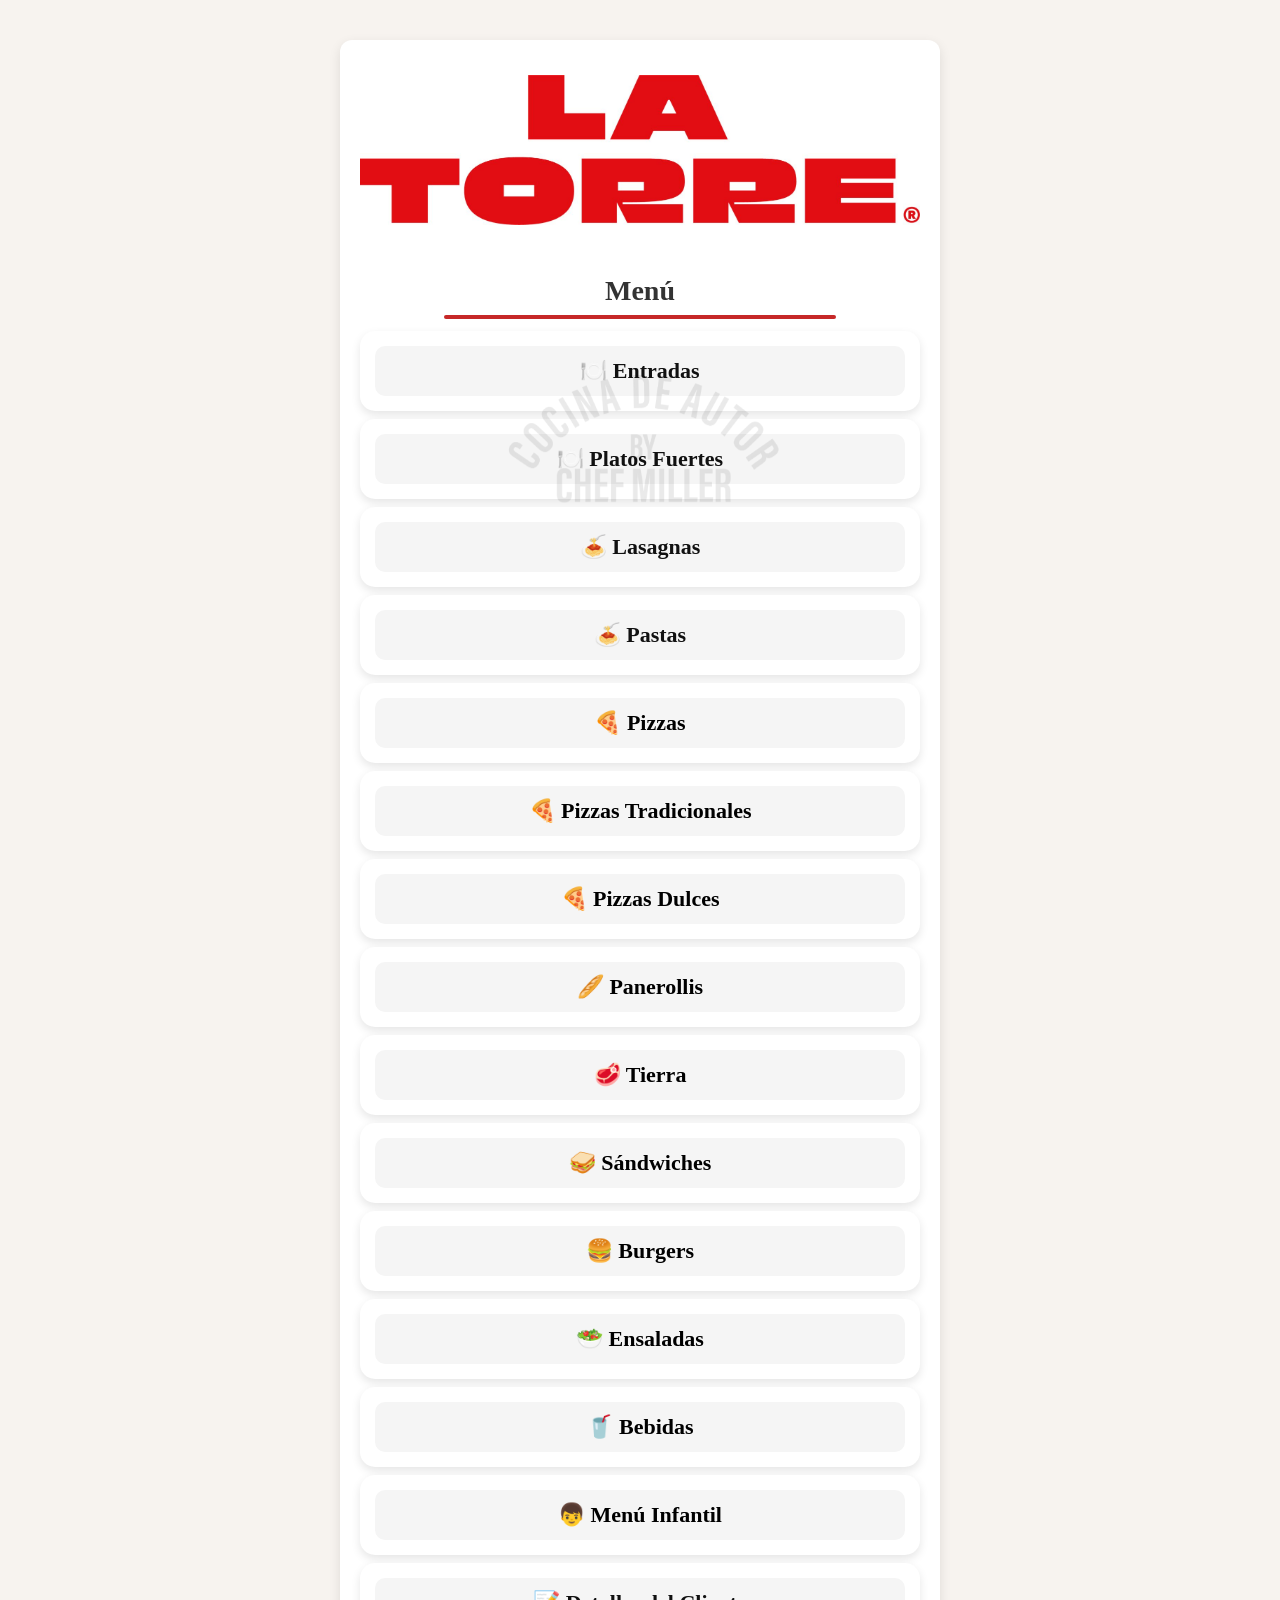
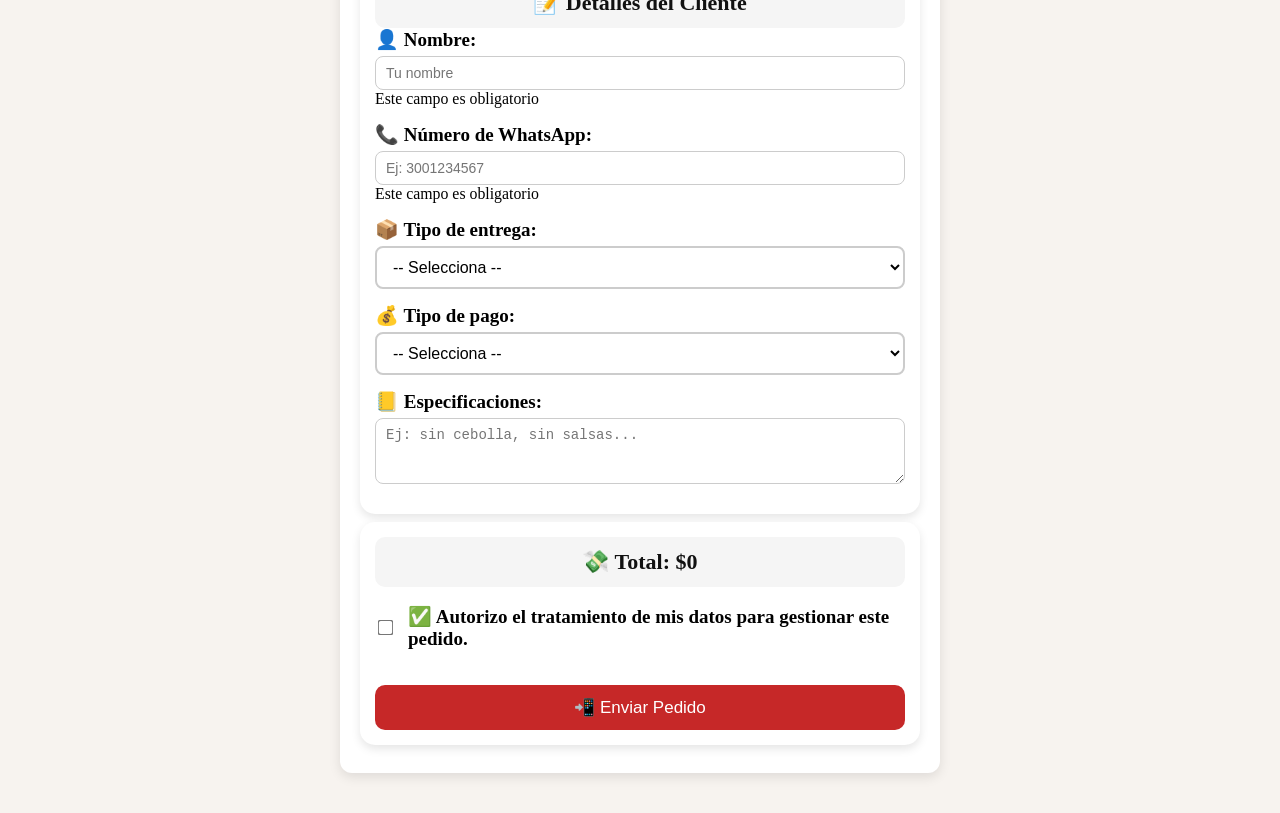
==== index.html @ 6d11132c "Add files via upload" ====
<!DOCTYPE html>
<html lang="en">
<head>
    <meta charset="UTF-8">
    <meta name="viewport" content="width=device-width, initial-scale=1.0">
    <title>La Torre</title>
    <link rel="stylesheet" href="style.css">
</head>
<body>
    <form id="pedidoForm">
      <div class="container">
        <div class="portada"><img src="portadalatorre.jpg" alt="portada del menu"></div>
    </div>
    <h1>Menú</h1>

<section class="menu-section">

<h2 onclick="toggleMenu(this)">🍽️ Entradas</h2>

<div class="platos" style="display:none;">

<!-- Entrada de pan -->
<div class="item">
<div class="item-linea">

<label>
<input type="checkbox" class="check-plato"
name="Entrada de Pan"
value="Entrada de Pan"
onchange="toggleCantidad(this); toggleDescripcion(this)">
Entrada de Pan
</label>

<span>$5.000</span>

<input type="number" class="cantidad"
name="EntradaPanCantidad"
value="0" min="0"
onchange="calcularTotal()">

</div>

<div class="descripcion" style="display:none;">
Pan artesanal tostado con mantequilla de ajo.
</div>
</div>


<!-- Bolitas de mozzarella -->
<div class="item">
<div class="item-linea">

<label>
<input type="checkbox" class="check-plato"
name="Bolitas de Mozzarella"
value="Bolitas de Mozzarella"
onchange="toggleCantidad(this); toggleDescripcion(this)">
Bolitas de Mozzarella
</label>

<span>$20.000</span>

<input type="number" class="cantidad"
name="BolitasMozzarellaCantidad"
value="0" min="0"
onchange="calcularTotal()">

</div>

<div class="descripcion" style="display:none;">
Queso mozzarella apanado.
</div>
</div>


<!-- Focaccia de la casa -->
<div class="item">
<div class="item-linea">

<label>
<input type="checkbox" class="check-plato"
name="Focaccia de la Casa"
value="Focaccia de la Casa"
onchange="toggleCantidad(this); toggleDescripcion(this)">
Focaccia de la Casa
</label>

<span>$10.000</span>

<input type="number" class="cantidad"
name="FocacciaCasaCantidad"
value="0" min="0"
onchange="calcularTotal()">

</div>

<div class="descripcion" style="display:none;">
Pan italiano amasado con tomate deshidratado, albahaca, queso mozzarella, parmesano y orégano.
</div>
</div>

<!-- Cazuela de quesos -->
<div class="item">
<div class="item-linea">

<label>
<input type="checkbox" class="check-plato"
name="Cazuela de Quesos"
value="Cazuela de Quesos"
onchange="toggleCantidad(this); toggleDescripcion(this)">
Cazuela de Quesos ⭐
</label>

<span>$15.000</span>

<input type="number" class="cantidad"
name="CazuelaQuesosCantidad"
value="0" min="0"
onchange="calcularTotal()">

</div>

<div class="descripcion" style="display:none;">
Exquisita mezcla de queso mozzarella y di bufala gratinados con tomates cherry frescos. Servida con pan artesanal crujiente.
</div>
</div>

<!-- Camarones apanados -->
<div class="item">
<div class="item-linea">

<label>
<input type="checkbox" class="check-plato"
name="Camarones Apanados"
value="Camarones Apanados"
onchange="toggleCantidad(this); toggleDescripcion(this)">
Camarones Apanados
</label>

<span>$20.000</span>

<input type="number" class="cantidad"
name="CamaronesApanadosCantidad"
value="0" min="0"
onchange="calcularTotal()">

</div>

<div class="descripcion" style="display:none;">
Jugosos camarones empanizados y fritos al punto perfecto, servidos con salsa de la casa.
</div>
</div>

<!-- Ceviche de camarón -->
<div class="item">
<div class="item-linea">

<label>
<input type="checkbox" class="check-plato"
name="Ceviche de Camarón"
value="Ceviche de Camarón"
onchange="toggleCantidad(this); toggleDescripcion(this)">
Ceviche de Camarón
</label>

<span>$20.000</span>

<input type="number" class="cantidad"
name="CevicheCamaronCantidad"
value="0" min="0"
onchange="calcularTotal()">

</div>

<div class="descripcion" style="display:none;">
Frescos camarones marinados en jugo de limón, mezclados con cebolla ocañera, pimentón, maíz y cilantro, servidos con nuestra salsa golf especial picante y acompañados de tostadas de pan artesanal.
</div>
</div>
</div>
</section>
    <section class="menu-section">

<h2 onclick="toggleMenu(this)">🍽️ Platos Fuertes</h2>

<div class="platos" style="display:none;">

<h3>MAR</h3>

<!-- Cazuela Latorre -->
<div class="item">
<div class="item-linea">

<label>
<input type="checkbox" class="check-plato"
name="Cazuela Latorre"
value="Cazuela Latorre"
onchange="toggleCantidad(this); toggleDescripcion(this)">
Cazuela Latorre
</label>

<span>$40.000</span>

<input type="number" class="cantidad"
name="CazuelaLatorreCantidad"
value="0" min="0"
onchange="calcularTotal()">

</div>

<div class="descripcion" style="display:none;">
Deliciosa cazuela de mariscos preparada con salsa napolitana cremosa de la casa, con variedad de mariscos frescos y tiernos. Se cubre con queso mozzarella y parmesano que se gratinan formando una capa crujiente y sabrosa. Acompañada con pan tostado.
</div>

</div>

<!-- Salmón al limón -->
<div class="item">
<div class="item-linea">

<label>
<input type="checkbox" class="check-plato"
name="Salmon al Limon"
value="Salmón al Limón"
onchange="toggleCantidad(this); toggleDescripcion(this)">
Salmón al Limón
</label>

<span>$40.000</span>

<input type="number" class="cantidad"
name="SalmonLimonCantidad"
value="0" min="0"
onchange="calcularTotal()">

</div>

<div class="descripcion" style="display:none;">
Filete de salmón a la mantequilla de limón al horno sobre una cama de pasta vermicelli en salsa Alfredo. Acompañado de papa francesa o puré y ensalada de temporada.
</div>

</div>

<!-- Trucha a la parmesana -->
<div class="item">
<div class="item-linea">

<label>
<input type="checkbox" class="check-plato"
name="Trucha a la Parmesana"
value="Trucha a la Parmesana"
onchange="toggleCantidad(this); toggleDescripcion(this)">
Trucha a la Parmesana
</label>

<span>$35.000</span>

<input type="number" class="cantidad"
name="TruchaParmesanaCantidad"
value="0" min="0"
onchange="calcularTotal()">

</div>

<div class="descripcion" style="display:none;">
Trucha al ajillo gratinada con queso mozzarella y parmesano, acompañada de pasta napolitana, papas a la francesa o puré cremoso y ensalada de temporada.
</div>

</div>

<!-- Arroz Mediterráneo -->
<div class="item">
<div class="item-linea">

<label>
<input type="checkbox" class="check-plato"
name="Arroz Mediterraneo"
value="Arroz Mediterráneo"
onchange="toggleCantidad(this); toggleDescripcion(this)">
Arroz Mediterráneo
</label>

<span>$32.000</span>

<input type="number" class="cantidad"
name="ArrozMediterraneoCantidad"
value="0" min="0"
onchange="calcularTotal()">

</div>

<div class="descripcion" style="display:none;">
Arroz tipo frutti di mare con sabores tradicionales del Mediterráneo. Contiene calamar, pulpo, palmito, camarón y mejillones. Acompañado de papas a la francesa.
</div>

</div>

<!-- Arroz Marco Polo -->
<div class="item">
<div class="item-linea">

<label>
<input type="checkbox" class="check-plato"
name="Arroz Marco Polo"
value="Arroz Marco Polo"
onchange="toggleCantidad(this); toggleDescripcion(this)">
Arroz Marco Polo ⭐
</label>

<span>$28.000</span>

<input type="number" class="cantidad"
name="ArrozMarcoPoloCantidad"
value="0" min="0"
onchange="calcularTotal()">

</div>

<div class="descripcion" style="display:none;">
Arroz estilo chino con combinación de jamón artesanal, pollo, camarones y raíces chinas, acompañado de papas a la francesa.
</div>
</div>
</div>
</section>
   
<section class="menu-section">
<h2 onclick="toggleMenu(this)">🍝 Lasagnas</h2>

<div class="platos" style="display:none;">
<p>Todas nuestras lasagnas se preparan con láminas de pasta artesanal, salsa de la casa y mezcla de queso mozzarella y parmesano gratinado.</p>

<div class="item"><div class="item-linea"><label><input type="checkbox" class="check-plato" name="Lasagna Latorre" value="Lasagna Latorre" onchange="toggleCantidad(this);toggleDescripcion(this)">Latorre</label><span>$32.000</span><input type="number" class="cantidad" name="LatorreCantidad" value="0" min="0" onchange="calcularTotal()"></div><div class="descripcion" style="display:none;">Jamón de lomo de cerdo artesanal, roast beef, tocineta, maíz tierno y camarones entre capas de pasta y queso gratinado.</div></div>

<div class="item"><div class="item-linea"><label><input type="checkbox" class="check-plato" name="Lasagna Stroganoff" value="Lasagna Stroganoff" onchange="toggleCantidad(this);toggleDescripcion(this)">Stroganoff</label><span>$30.000</span><input type="number" class="cantidad" name="StroganoffCantidad" value="0" min="0" onchange="calcularTotal()"></div><div class="descripcion" style="display:none;">Lomo de res y champiñones en cremosa salsa con vino tinto y demi-glace entre capas de pasta y queso gratinado.</div></div>

<div class="item"><div class="item-linea"><label><input type="checkbox" class="check-plato" name="Lasagna Frutti di Mare" value="Lasagna Frutti di Mare" onchange="toggleCantidad(this);toggleDescripcion(this)">Frutti di Mare</label><span>$33.000</span><input type="number" class="cantidad" name="FruttiDiMareCantidad" value="0" min="0" onchange="calcularTotal()"></div><div class="descripcion" style="display:none;">Pulpo, calamar, palmito de cangrejo, camarones y mejillones en salsa pomodoro cremosa.</div></div>

<div class="item"><div class="item-linea"><label><input type="checkbox" class="check-plato" name="Lasagna Pollo Champiñones" value="Lasagna Pollo Champiñones" onchange="toggleCantidad(this);toggleDescripcion(this)">Pollo y Champiñones</label><span>$27.000</span><input type="number" class="cantidad" name="PolloChampiñonesCantidad" value="0" min="0" onchange="calcularTotal()"></div><div class="descripcion" style="display:none;">Trozos de pollo y champiñones laminados en cremosa salsa Alfredo.</div></div>

<div class="item"><div class="item-linea"><label><input type="checkbox" class="check-plato" name="Lasagna Bolognesa" value="Lasagna Bolognesa" onchange="toggleCantidad(this);toggleDescripcion(this)">Bolognesa</label><span>$27.000</span><input type="number" class="cantidad" name="BolognesaCantidad" value="0" min="0" onchange="calcularTotal()"></div><div class="descripcion" style="display:none;">Carne molida de res y cerdo cocinada lentamente en salsa napolitana con hierbas.</div></div>

<div class="item"><div class="item-linea"><label><input type="checkbox" class="check-plato" name="Lasagna Alfredo Pollo Brocoli" value="Lasagna Alfredo Pollo Brocoli" onchange="toggleCantidad(this);toggleDescripcion(this)">Alfredo Pollo y Brócoli ⭐</label><span>$28.000</span><input type="number" class="cantidad" name="AlfredoBrocoliCantidad" value="0" min="0" onchange="calcularTotal()"></div><div class="descripcion" style="display:none;">Trozos de pollo y brócoli en suave salsa Alfredo entre capas de pasta y queso gratinado.</div></div>

<div class="item"><div class="item-linea"><label><input type="checkbox" class="check-plato" name="Lasagna Mixta" value="Lasagna Mixta" onchange="toggleCantidad(this);toggleDescripcion(this)">Lasagna Mixta</label><span>$28.000</span><input type="number" class="cantidad" name="MixtaCantidad" value="0" min="0" onchange="calcularTotal()"></div><div class="descripcion" style="display:none;">Roast beef y pollo en salsa pomodoro cremosa con abundante queso gratinado.</div></div>

<div class="item"><div class="item-linea"><label><input type="checkbox" class="check-plato" name="Lasagna Vegetariana" value="Lasagna Vegetariana" onchange="toggleCantidad(this);toggleDescripcion(this)">Lasagna Vegetariana</label><span>$27.000</span><input type="number" class="cantidad" name="VegetarianaCantidad" value="0" min="0" onchange="calcularTotal()"></div><div class="descripcion" style="display:none;">Champiñones, aceitunas, brócoli, pimentón, cebolla y maíz entre capas de pasta y queso gratinado.</div></div>

<div class="item"><div class="item-linea"><label><input type="checkbox" class="check-plato" name="Pollo Carbonara" value="Pollo Carbonara" onchange="toggleCantidad(this);toggleDescripcion(this)">Pollo Carbonara ⭐</label><span>$28.000</span><input type="number" class="cantidad" name="CarbonaraCantidad" value="0" min="0" onchange="calcularTotal()"></div><div class="descripcion" style="display:none;">Pollo y tocineta en salsa carbonara con yema de huevo, parmesano y crema de leche.</div></div>

</div>
</section>

    <section class="menu-section"><h2 onclick="toggleMenu(this)">🍝 Pastas</h2>
<div class="platos" style="display:none;">
<p>Vermicelli, Fettuccine y Penne en salsas artesanales, desde Alfredo hasta Pomodoro. Incluye pan artesanal (agranda tu porción de pan por $2.000).</p>

<div class="item"><div class="item-linea"><label><input type="checkbox" class="check-plato" name="Pasta Frutti di Mare" value="Pasta Frutti di Mare" onchange="toggleCantidad(this);toggleDescripcion(this)">Frutti di Mare</label><span>$30.000</span><input type="number" class="cantidad" name="FruttiDiMarePastaCantidad" value="0" min="0" onchange="calcularTotal()"></div><div class="descripcion" style="display:none;">Pulpo, calamar, palmitos de cangrejo, camarones y mejillones en salsa pomodoro cremosa.</div></div>

<div class="item"><div class="item-linea"><label><input type="checkbox" class="check-plato" name="Pasta Peruanas" value="Pasta Peruanas" onchange="toggleCantidad(this);toggleDescripcion(this)">Pastas Peruanas</label><span>$28.000</span><input type="number" class="cantidad" name="PastasPeruanasCantidad" value="0" min="0" onchange="calcularTotal()"></div><div class="descripcion" style="display:none;">Lomito de res o cerdo salteado con pimentón, cebolla y tomate en salsa soya con toque picante.</div></div>

<div class="item"><div class="item-linea"><label><input type="checkbox" class="check-plato" name="Pasta Mixta" value="Pasta Mixta" onchange="toggleCantidad(this);toggleDescripcion(this)">Mixta</label><span>$25.000</span><input type="number" class="cantidad" name="MixtaPastaCantidad" value="0" min="0" onchange="calcularTotal()"></div><div class="descripcion" style="display:none;">Láminas de roast beef y pollo en salsa pomodoro cremosa.</div></div>

<div class="item"><div class="item-linea"><label><input type="checkbox" class="check-plato" name="Pasta Vegetariana" value="Pasta Vegetariana" onchange="toggleCantidad(this);toggleDescripcion(this)">Vegetariana</label><span>$25.000</span><input type="number" class="cantidad" name="VegetarianaPastaCantidad" value="0" min="0" onchange="calcularTotal()"></div><div class="descripcion" style="display:none;">Champiñón, aceitunas, brócoli, pimentón, cebolla y maíz en salsa Alfredo o pomodoro.</div></div>

<div class="item"><div class="item-linea"><label><input type="checkbox" class="check-plato" name="Pasta Pollo" value="Pasta Pollo" onchange="toggleCantidad(this);toggleDescripcion(this)">Pollo</label><span>$25.000</span><input type="number" class="cantidad" name="PolloPastaCantidad" value="0" min="0" onchange="calcularTotal()"></div><div class="descripcion" style="display:none;">Trozos de pollo cocinados en mirepoix con finas hierbas en salsa pomodoro cremada o Alfredo.</div></div>

<div class="item"><div class="item-linea"><label><input type="checkbox" class="check-plato" name="Pasta Pollo Champiñones" value="Pasta Pollo Champiñones" onchange="toggleCantidad(this);toggleDescripcion(this)">Pollo Champiñones</label><span>$26.000</span><input type="number" class="cantidad" name="PolloChampiñonesPastaCantidad" value="0" min="0" onchange="calcularTotal()"></div><div class="descripcion" style="display:none;">Pollo y champiñones laminados en salsa Alfredo.</div></div>

<div class="item"><div class="item-linea"><label><input type="checkbox" class="check-plato" name="Pasta Carbonara Guanciale" value="Pasta Carbonara Guanciale" onchange="toggleCantidad(this);toggleDescripcion(this)">Carbonara con Guanciale ⭐</label><span>$32.000</span><input type="number" class="cantidad" name="CarbonaraGuancialeCantidad" value="0" min="0" onchange="calcularTotal()"></div><div class="descripcion" style="display:none;">Receta tradicional italiana con guanciale curado, yema de huevo y queso parmesano.</div></div>

<div class="item"><div class="item-linea"><label><input type="checkbox" class="check-plato" name="Pasta Carbonara Tocineta" value="Pasta Carbonara Tocineta" onchange="toggleCantidad(this);toggleDescripcion(this)">Carbonara con Tocineta</label><span>$26.000</span><input type="number" class="cantidad" name="CarbonaraTocinetaCantidad" value="0" min="0" onchange="calcularTotal()"></div><div class="descripcion" style="display:none;">Yema de huevo, parmesano y crema de leche con tocineta.</div></div>

  <div class="item"><div class="item-linea"><label><input type="checkbox" class="check-plato" name="Pasta Amatriciana" value="Pasta Amatriciana" onchange="toggleCantidad(this);toggleDescripcion(this)">Amatriciana</label><span>$25.000</span><input type="number" class="cantidad" name="AmatricianaCantidad" value="0" min="0" onchange="calcularTotal()"></div><div class="descripcion" style="display:none;">Tocineta ahumada, salsa pomodoro con un toque picante y albahaca.</div></div>

<div class="item"><div class="item-linea"><label><input type="checkbox" class="check-plato" name="Pasta Bolognesa" value="Pasta Bolognesa" onchange="toggleCantidad(this);toggleDescripcion(this)">Bolognesa</label><span>$25.000</span><input type="number" class="cantidad" name="BolognesaPastaCantidad" value="0" min="0" onchange="calcularTotal()"></div><div class="descripcion" style="display:none;">Carne molida de res y cerdo en cocción lenta en salsa napolitana.</div></div>

<div class="item"><div class="item-linea"><label><input type="checkbox" class="check-plato" name="Pasta Arrabiata" value="Pasta Arrabiata" onchange="toggleCantidad(this);toggleDescripcion(this)">Arrabiata</label><span>$20.000</span><input type="number" class="cantidad" name="ArrabiataCantidad" value="0" min="0" onchange="calcularTotal()"></div><div class="descripcion" style="display:none;">Tomate cherry confitado con ajo y albahaca con toque picante.</div></div>

<div class="item"><div class="item-linea"><label><input type="checkbox" class="check-plato" name="Pasta Alfredo Pollo Brocoli" value="Pasta Alfredo Pollo Brocoli" onchange="toggleCantidad(this);toggleDescripcion(this)">Alfredo Pollo y Brócoli</label><span>$27.000</span><input type="number" class="cantidad" name="AlfredoPolloBrocoliCantidad" value="0" min="0" onchange="calcularTotal()"></div><div class="descripcion" style="display:none;">Trozos de pollo laminado y brócoli en suave salsa Alfredo.</div></div>

<div class="item"><div class="item-linea"><label><input type="checkbox" class="check-plato" name="Pasta Cuatro Quesos" value="Pasta Cuatro Quesos" onchange="toggleCantidad(this);toggleDescripcion(this)">Cuatro Quesos</label><span>$27.000</span><input type="number" class="cantidad" name="CuatroQuesosCantidad" value="0" min="0" onchange="calcularTotal()"></div><div class="descripcion" style="display:none;">Salsa de quesos fundidos en crema de leche y mantequilla (mozzarella, parmesano, ibérico y gouda).</div></div>

<div class="item"><div class="item-linea"><label><input type="checkbox" class="check-plato" name="Pasta MacCheese" value="Pasta MacCheese" onchange="toggleCantidad(this);toggleDescripcion(this)">Mac & Cheese</label><span>$25.000</span><input type="number" class="cantidad" name="MacCheeseCantidad" value="0" min="0" onchange="calcularTotal()"></div><div class="descripcion" style="display:none;">Macarrones en salsa cheddar y mozzarella con papas chips y tocineta crujiente.</div></div>

<div class="item"><div class="item-linea"><label><input type="checkbox" class="check-plato" name="Pasta Latorre" value="Pasta Latorre" onchange="toggleCantidad(this);toggleDescripcion(this)">Latorre ⭐</label><span>$28.000</span><input type="number" class="cantidad" name="LatorreCantidad" value="0" min="0" onchange="calcularTotal()"></div><div class="descripcion" style="display:none;">Jamón de lomo de cerdo artesanal, roast beef, tocineta, maíz y camarones.</div></div>

<div class="item"><div class="item-linea"><label><input type="checkbox" class="check-plato" name="Pasta Pollo Alcaparrado" value="Pasta Pollo Alcaparrado" onchange="toggleCantidad(this);toggleDescripcion(this)">Pollo Alcaparrado</label><span>$25.000</span><input type="number" class="cantidad" name="PolloAlcaparradoCantidad" value="0" min="0" onchange="calcularTotal()"></div><div class="descripcion" style="display:none;">Pollo en salsa criolla de alcaparras y cerveza con toque casero.</div></div>

<div class="item"><div class="item-linea"><label><input type="checkbox" class="check-plato" name="Pasta Stroganoff" value="Pasta Stroganoff" onchange="toggleCantidad(this);toggleDescripcion(this)">Stroganoff</label><span>$27.000</span><input type="number" class="cantidad" name="StroganoffCantidad" value="0" min="0" onchange="calcularTotal()"></div><div class="descripcion" style="display:none;">Lomito de res y champiñones en crema de leche, vino tinto y demi-glace.</div></div>

<div class="item"><div class="item-linea"><label><input type="checkbox" class="check-plato" name="Pasta GamberettiHot" value="Pasta GamberettiHot" onchange="toggleCantidad(this);toggleDescripcion(this)">Gamberetti Hot</label><span>$28.000</span><input type="number" class="cantidad" name="GamberettiHotCantidad" value="0" min="0" onchange="calcularTotal()"></div><div class="descripcion" style="display:none;">Camarones en salsa pomodoro cremosa con toque picante.</div></div>

</div></section>

    <div class="menu-seccion"><h3 onclick="toggleMenu(this)">🍕 Pizzas</h3><div class="menu-contenido">

<div class="item"><div class="item-linea"><label><input type="checkbox" class="check-plato" name="Burger Pizza" value="Burger Pizza" onchange="toggleCantidad(this);toggleDescripcion(this)">Burger Pizza ⭐</label><select class="tamano" onchange="calcularTotal()"><option value="28000">S $28.000</option><option value="45000">M $45.000</option></select><input type="number" class="cantidad" name="BurgerPizzaCantidad" value="0" min="0" onchange="calcularTotal()"></div><div class="descripcion" style="display:none;">Carne de hamburguesa, tocineta, cebolla caramelizada acompañada de salsa de la casa.</div></div>

<div class="item"><div class="item-linea"><label><input type="checkbox" class="check-plato" name="Hot Dog Pizza" value="Hot Dog Pizza" onchange="toggleCantidad(this);toggleDescripcion(this)">Hot Dog Pizza</label><select class="tamano" onchange="calcularTotal()"><option value="28000">S $28.000</option><option value="45000">M $45.000</option></select><input type="number" class="cantidad" name="HotDogPizzaCantidad" value="0" min="0" onchange="calcularTotal()"></div><div class="descripcion" style="display:none;">Salchicha americana, pollo cremoso, huevo de codorniz, queso cheddar, papa ripio y piña miel mostaza.</div></div>

<div class="item"><div class="item-linea"><label><input type="checkbox" class="check-plato" name="Di Bufala Autor" value="Di Bufala Autor" onchange="toggleCantidad(this);toggleDescripcion(this)">Di Búfala ⭐</label><select class="tamano" onchange="calcularTotal()"><option value="28000">S $28.000</option><option value="45000">M $45.000</option></select><input type="number" class="cantidad" name="DiBufalaAutorCantidad" value="0" min="0" onchange="calcularTotal()"></div><div class="descripcion" style="display:none;">Mozzarella de búfala, tomate confitado y champiñones París.</div></div>

<div class="item"><div class="item-linea"><label><input type="checkbox" class="check-plato" name="Guanciale" value="Guanciale" onchange="toggleCantidad(this);toggleDescripcion(this)">Guanciale</label><select class="tamano" onchange="calcularTotal()"><option value="28000">S $28.000</option><option value="45000">M $45.000</option></select><input type="number" class="cantidad" name="GuancialeCantidad" value="0" min="0" onchange="calcularTotal()"></div><div class="descripcion" style="display:none;">Tocineta italiana artesanal (guanciale), queso parmesano y cebolla ocañera caramelizada en vino de corozo y Malbec.</div></div>

<div class="item"><div class="item-linea"><label><input type="checkbox" class="check-plato" name="Pepperonata" value="Pepperonata" onchange="toggleCantidad(this);toggleDescripcion(this)">Pepperonata</label><select class="tamano" onchange="calcularTotal()"><option value="25000">S $25.000</option><option value="43000">M $43.000</option></select><input type="number" class="cantidad" name="PepperonataCantidad" value="0" min="0" onchange="calcularTotal()"></div><div class="descripcion" style="display:none;">Pepperoni madurado, pimentón, cebolla roja y aceitunas negras.</div></div>

<div class="item"><div class="item-linea"><label><input type="checkbox" class="check-plato" name="Alfredo Pollo y Brocoli" value="Alfredo Pollo y Brocoli" onchange="toggleCantidad(this);toggleDescripcion(this)">Alfredo Pollo y Brócoli</label><select class="tamano" onchange="calcularTotal()"><option value="27000">S $27.000</option><option value="46000">M $46.000</option></select><input type="number" class="cantidad" name="AlfredoPolloBrocoliCantidad" value="0" min="0" onchange="calcularTotal()"></div><div class="descripcion" style="display:none;">Trozos de pollo y brócoli en suave salsa Alfredo.</div></div>

<div class="item"><div class="item-linea"><label><input type="checkbox" class="check-plato" name="Frutti Di Mare" value="Frutti Di Mare" onchange="toggleCantidad(this);toggleDescripcion(this)">Frutti Di Mare</label><select class="tamano" onchange="calcularTotal()"><option value="35000">S $35.000</option><option value="55000">M $55.000</option></select><input type="number" class="cantidad" name="FruttiDiMareCantidad" value="0" min="0" onchange="calcularTotal()"></div><div class="descripcion" style="display:none;">Pulpo, calamar, palmitos de cangrejo, camarones y mejillones en salsa pomodoro cremosa.</div></div>

<div class="item"><div class="item-linea"><label><input type="checkbox" class="check-plato" name="Madrileña" value="Madrileña" onchange="toggleCantidad(this);toggleDescripcion(this)">Madrileña</label><select class="tamano" onchange="calcularTotal()"><option value="30000">S $30.000</option><option value="47000">M $47.000</option></select><input type="number" class="cantidad" name="MadrilenaCantidad" value="0" min="0" onchange="calcularTotal()"></div><div class="descripcion" style="display:none;">Jamón serrano, chorizo español y pepperoni madurado.</div></div>

<div class="item"><div class="item-linea"><label><input type="checkbox" class="check-plato" name="Latorre" value="Latorre" onchange="toggleCantidad(this);toggleDescripcion(this)">Latorre</label><select class="tamano" onchange="calcularTotal()"><option value="30000">S $30.000</option><option value="47000">M $47.000</option></select><input type="number" class="cantidad" name="LatorreCantidad" value="0" min="0" onchange="calcularTotal()"></div><div class="descripcion" style="display:none;">Jamón artesanal, roast beef, tocineta ahumada, camarones, maíz y pimentón.</div></div>

<div class="item"><div class="item-linea"><label><input type="checkbox" class="check-plato" name="Filet Mignon" value="Filet Mignon" onchange="toggleCantidad(this);toggleDescripcion(this)">Filet Mignon</label><select class="tamano" onchange="calcularTotal()"><option value="30000">S $30.000</option><option value="48000">M $48.000</option></select><input type="number" class="cantidad" name="FiletMignonCantidad" value="0" min="0" onchange="calcularTotal()"></div><div class="descripcion" style="display:none;">Lomito fino en julianas en salsa de vino tinto y champiñones.</div></div>

<div class="item"><div class="item-linea"><label><input type="checkbox" class="check-plato" name="Parrilla Argentina" value="Parrilla Argentina" onchange="toggleCantidad(this);toggleDescripcion(this)">Parrilla Argentina</label><select class="tamano" onchange="calcularTotal()"><option value="28000">S $28.000</option><option value="46000">M $46.000</option></select><input type="number" class="cantidad" name="ParrillaArgentinaCantidad" value="0" min="0" onchange="calcularTotal()"></div><div class="descripcion" style="display:none;">Lomo de res, lomo de cerdo y chorizo salteado con chimichurri, cebolla y pimentón.</div></div>

<div class="item"><div class="item-linea"><label><input type="checkbox" class="check-plato" name="Pepperoni Chicken Hot" value="Pepperoni Chicken Hot" onchange="toggleCantidad(this);toggleDescripcion(this)">Pepperoni Chicken Hot</label><select class="tamano" onchange="calcularTotal()"><option value="26000">S $26.000</option><option value="45000">M $45.000</option></select><input type="number" class="cantidad" name="PepperoniChickenHotCantidad" value="0" min="0" onchange="calcularTotal()"></div><div class="descripcion" style="display:none;">Láminas de pepperoni picante y pollo enchilado.</div></div>

<div class="item"><div class="item-linea"><label><input type="checkbox" class="check-plato" name="Vendetta" value="Vendetta" onchange="toggleCantidad(this);toggleDescripcion(this)">Vendetta</label><select class="tamano" onchange="calcularTotal()"><option value="28000">S $28.000</option><option value="45000">M $45.000</option></select><input type="number" class="cantidad" name="VendettaCantidad" value="0" min="0" onchange="calcularTotal()"></div><div class="descripcion" style="display:none;">Carne a la boloñesa, tocineta ahumada y champiñones frescos.</div></div>

<div class="item"><div class="item-linea"><label><input type="checkbox" class="check-plato" name="Cuatro Quesos" value="Cuatro Quesos" onchange="toggleCantidad(this);toggleDescripcion(this)">Cuatro Quesos</label><select class="tamano" onchange="calcularTotal()"><option value="27000">S $27.000</option><option value="45000">M $45.000</option></select><input type="number" class="cantidad" name="CuatroQuesosCantidad" value="0" min="0" onchange="calcularTotal()"></div><div class="descripcion" style="display:none;">Mozzarella, parmesano, ibérico y gouda.</div></div>

<div class="item"><div class="item-linea"><label><input type="checkbox" class="check-plato" name="Campesina" value="Campesina" onchange="toggleCantidad(this);toggleDescripcion(this)">Campesina</label><select class="tamano" onchange="calcularTotal()"><option value="25000">S $25.000</option><option value="38000">M $38.000</option></select><input type="number" class="cantidad" name="CampesinaCantidad" value="0" min="0" onchange="calcularTotal()"></div><div class="descripcion" style="display:none;">Láminas de pollo, maíz, pimentón y cebolla roja.</div></div>

<div class="item"><div class="item-linea"><label><input type="checkbox" class="check-plato" name="Colombiana" value="Colombiana" onchange="toggleCantidad(this);toggleDescripcion(this)">Colombiana</label><select class="tamano" onchange="calcularTotal()"><option value="25000">S $25.000</option><option value="45000">M $45.000</option></select><input type="number" class="cantidad" name="ColombianaCantidad" value="0" min="0" onchange="calcularTotal()"></div><div class="descripcion" style="display:none;">Carne de res desmechada, chorizo santa rosano, hogao y maíz.</div></div>
</div></div>
</div></div>

    <div class="menu-seccion"><h3 onclick="toggleMenu(this)">🍕 Pizzas Tradicionales</h3><div class="menu-contenido">

<div class="item"><div class="item-linea"><label><input type="checkbox" class="check-plato" name="Pollo y Champiñones" value="Pollo y Champiñones" onchange="toggleCantidad(this);toggleDescripcion(this)">Pollo y Champiñones</label><select class="tamano" onchange="calcularTotal()"><option value="28000">S $28.000</option><option value="45000">M $45.000</option></select><input type="number" class="cantidad" name="PolloChampinonesCantidad" value="0" min="0" onchange="calcularTotal()"></div><div class="descripcion" style="display:none;">Láminas de pollo a las finas hierbas con champiñones París.</div></div>

<div class="item"><div class="item-linea"><label><input type="checkbox" class="check-plato" name="Pepperoni" value="Pepperoni" onchange="toggleCantidad(this);toggleDescripcion(this)">Pepperoni</label><select class="tamano" onchange="calcularTotal()"><option value="24000">S $24.000</option><option value="42000">M $42.000</option></select><input type="number" class="cantidad" name="PepperoniCantidad" value="0" min="0" onchange="calcularTotal()"></div><div class="descripcion" style="display:none;">Láminas de pepperoni madurado.</div></div>

<div class="item"><div class="item-linea"><label><input type="checkbox" class="check-plato" name="Napolitana" value="Napolitana" onchange="toggleCantidad(this);toggleDescripcion(this)">Napolitana</label><select class="tamano" onchange="calcularTotal()"><option value="23000">S $23.000</option><option value="38000">M $38.000</option></select><input type="number" class="cantidad" name="NapolitanaCantidad" value="0" min="0" onchange="calcularTotal()"></div><div class="descripcion" style="display:none;">Rodajas de tomate, orégano y albahaca.</div></div>

<div class="item"><div class="item-linea"><label><input type="checkbox" class="check-plato" name="Carnes Frias" value="Carnes Frias" onchange="toggleCantidad(this);toggleDescripcion(this)">Carnes Frías</label><select class="tamano" onchange="calcularTotal()"><option value="24000">S $24.000</option><option value="40000">M $40.000</option></select><input type="number" class="cantidad" name="CarnesFriasCantidad" value="0" min="0" onchange="calcularTotal()"></div><div class="descripcion" style="display:none;">Salchicha americana, tocineta ahumada y jamón ahumado.</div></div>

<div class="item"><div class="item-linea"><label><input type="checkbox" class="check-plato" name="Mexicana" value="Mexicana" onchange="toggleCantidad(this);toggleDescripcion(this)">Mexicana</label><select class="tamano" onchange="calcularTotal()"><option value="26000">S $26.000</option><option value="40000">M $40.000</option></select><input type="number" class="cantidad" name="MexicanaCantidad" value="0" min="0" onchange="calcularTotal()"></div><div class="descripcion" style="display:none;">Pico de gallo, maíz, cilantro y carne al pastor.</div></div>

<div class="item"><div class="item-linea"><label><input type="checkbox" class="check-plato" name="Di Bufala Tradicional" value="Di Bufala Tradicional" onchange="toggleCantidad(this);toggleDescripcion(this)">Di Bufala</label><select class="tamano" onchange="calcularTotal()"><option value="30000">S $30.000</option><option value="50000">M $50.000</option></select><input type="number" class="cantidad" name="DiBufalaTradicionalCantidad" value="0" min="0" onchange="calcularTotal()"></div><div class="descripcion" style="display:none;">Mozzarella de búfala, tomate confitado y champiñones París.</div></div>

<div class="item"><div class="item-linea"><label><input type="checkbox" class="check-plato" name="Vegetariana" value="Vegetariana" onchange="toggleCantidad(this);toggleDescripcion(this)">Vegetariana</label><select class="tamano" onchange="calcularTotal()"><option value="26000">S $26.000</option><option value="40000">M $40.000</option></select><input type="number" class="cantidad" name="VegetarianaCantidad" value="0" min="0" onchange="calcularTotal()"></div><div class="descripcion" style="display:none;">Champiñón, aceitunas, brócoli, pimentón, cebolla y maíz en salsa Alfredo o pomodoro.</div></div>

</div></div>

<div class="menu-seccion"><h3 onclick="toggleMenu(this)">🍕 Pizzas Dulces</h3><div class="menu-contenido">

<div class="item"><div class="item-linea"><label><input type="checkbox" class="check-plato" name="Tropical Dulce" value="Tropical Dulce" onchange="toggleCantidad(this);toggleDescripcion(this)">Tropical</label><select class="tamano" onchange="calcularTotal()"><option value="28000">S $28.000</option><option value="45000">M $45.000</option></select><input type="number" class="cantidad" name="TropicalCantidad" value="0" min="0" onchange="calcularTotal()"></div><div class="descripcion" style="display:none;">Durazno, cereza, uvas pasas, piña, manzana y pera confitada.</div></div>

<div class="item"><div class="item-linea"><label><input type="checkbox" class="check-plato" name="Pizza Hawaiana Dulce" value="Pizza Hawaiana Dulce" onchange="toggleCantidad(this);toggleDescripcion(this)">Pizza Hawaiana</label><select class="tamano" onchange="calcularTotal()"><option value="24000">S $24.000</option><option value="40000">M $40.000</option></select><input type="number" class="cantidad" name="HawaianaDulceCantidad" value="0" min="0" onchange="calcularTotal()"></div><div class="descripcion" style="display:none;">Jamón ahumado y piña confitada.</div></div>

<div class="item"><div class="item-linea"><label><input type="checkbox" class="check-plato" name="Veleña" value="Veleña" onchange="toggleCantidad(this);toggleDescripcion(this)">Veleña</label><select class="tamano" onchange="calcularTotal()"><option value="23000">S $23.000</option><option value="38000">M $38.000</option></select><input type="number" class="cantidad" name="VelenaCantidad" value="0" min="0" onchange="calcularTotal()"></div><div class="descripcion" style="display:none;">Queso mozzarella y bocadillo veleño.</div></div>

<div class="item"><div class="item-linea"><label><input type="checkbox" class="check-plato" name="Maduro Tocineta" value="Maduro Tocineta" onchange="toggleCantidad(this);toggleDescripcion(this)">Maduro Tocineta</label><select class="tamano" onchange="calcularTotal()"><option value="24000">S $24.000</option><option value="40000">M $40.000</option></select><input type="number" class="cantidad" name="MaduroTocinetaCantidad" value="0" min="0" onchange="calcularTotal()"></div><div class="descripcion" style="display:none;">Tajadas de maduro y tocineta ahumada.</div></div>

<div class="item"><div class="item-linea"><label><input type="checkbox" class="check-plato" name="Nutella Fresa Banano" value="Nutella Fresa Banano" onchange="toggleCantidad(this);toggleDescripcion(this)">Nutella Fresa o Banano</label><select class="tamano" onchange="calcularTotal()"><option value="26000">S $26.000</option></select><input type="number" class="cantidad" name="NutellaCantidad" value="0" min="0" onchange="calcularTotal()"></div><div class="descripcion" style="display:none;">Pizza dulce con Nutella y elección de fresa o banano.</div></div>

<div class="item"><div class="item-linea"><label><input type="checkbox" class="check-plato" name="Arequipe y Queso" value="Arequipe y Queso" onchange="toggleCantidad(this);toggleDescripcion(this)">Arequipe y Queso</label><select class="tamano" onchange="calcularTotal()"><option value="26000">S $26.000</option></select><input type="number" class="cantidad" name="ArequipeQuesoCantidad" value="0" min="0" onchange="calcularTotal()"></div><div class="descripcion" style="display:none;">Pizza dulce con arequipe y queso.</div></div>

</div></div>

    <div class="menu-seccion"><h3 onclick="toggleMenu(this)">🥖 Panerollis</h3><div class="menu-contenido">

<div class="item"><div class="item-linea"><label><input type="checkbox" class="check-plato" name="Filet Mignon Panerolli" value="Filet Mignon Panerolli" onchange="toggleCantidad(this);toggleDescripcion(this)">Filet Mignon</label><span>$28.000</span><input type="number" class="cantidad" name="FiletMignonCantidad" value="0" min="0" onchange="calcularTotal()"></div><div class="descripcion" style="display:none;">Lomito fino en julianas en salsa de vino tinto y champiñones.</div></div>

<div class="item"><div class="item-linea"><label><input type="checkbox" class="check-plato" name="Latorre Panerolli" value="Latorre Panerolli" onchange="toggleCantidad(this);toggleDescripcion(this)">Latorre</label><span>$27.000</span><input type="number" class="cantidad" name="LatorreCantidad" value="0" min="0" onchange="calcularTotal()"></div><div class="descripcion" style="display:none;">Jamón artesanal, roast beef, tocineta ahumada, camarones, maíz y pimentón.</div></div>

<div class="item"><div class="item-linea"><label><input type="checkbox" class="check-plato" name="Colombiano Panerolli" value="Colombiano Panerolli" onchange="toggleCantidad(this);toggleDescripcion(this)">Colombiano</label><span>$28.000</span><input type="number" class="cantidad" name="ColombianoCantidad" value="0" min="0" onchange="calcularTotal()"></div><div class="descripcion" style="display:none;">Carne de res desmechada, chorizo santa rosano, hogao y maíz.</div></div>

<div class="item"><div class="item-linea"><label><input type="checkbox" class="check-plato" name="Parrilla Argentina Panerolli" value="Parrilla Argentina Panerolli" onchange="toggleCantidad(this);toggleDescripcion(this)">Parrilla Argentina ⭐</label><span>$28.000</span><input type="number" class="cantidad" name="ParrillaArgentinaCantidad" value="0" min="0" onchange="calcularTotal()"></div><div class="descripcion" style="display:none;">Lomo de res, lomo de cerdo y chorizo salteado con chimichurri, cebolla y pimentón.</div></div>

<div class="item"><div class="item-linea"><label><input type="checkbox" class="check-plato" name="Madrileño Panerolli" value="Madrileño Panerolli" onchange="toggleCantidad(this);toggleDescripcion(this)">Madrileño ⭐</label><span>$28.000</span><input type="number" class="cantidad" name="MadrileñoCantidad" value="0" min="0" onchange="calcularTotal()"></div><div class="descripcion" style="display:none;">Jamón serrano, chorizo español y pepperoni madurado.</div></div>

<div class="item"><div class="item-linea"><label><input type="checkbox" class="check-plato" name="Roast Beef Panerolli" value="Roast Beef Panerolli" onchange="toggleCantidad(this);toggleDescripcion(this)">Roast Beef</label><span>$25.000</span><input type="number" class="cantidad" name="RoastBeefCantidad" value="0" min="0" onchange="calcularTotal()"></div><div class="descripcion" style="display:none;">Láminas frescas de roast beef horneadas a la perfección.</div></div>

<div class="item"><div class="item-linea"><label><input type="checkbox" class="check-plato" name="Chicken Bacon Panerolli" value="Chicken Bacon Panerolli" onchange="toggleCantidad(this);toggleDescripcion(this)">Chicken Bacon</label><span>$26.000</span><input type="number" class="cantidad" name="ChickenBaconCantidad" value="0" min="0" onchange="calcularTotal()"></div><div class="descripcion" style="display:none;">Tocineta ahumada y pollo.</div></div>

<div class="item"><div class="item-linea"><label><input type="checkbox" class="check-plato" name="Hawaiano Panerolli" value="Hawaiano Panerolli" onchange="toggleCantidad(this);toggleDescripcion(this)">Hawaiano</label><span>$26.000</span><input type="number" class="cantidad" name="HawaianoCantidad" value="0" min="0" onchange="calcularTotal()"></div><div class="descripcion" style="display:none;">Piña confitada y jamón ahumado.</div></div>

<div class="item"><div class="item-linea"><label><input type="checkbox" class="check-plato" name="Pollo Champiñones Panerolli" value="Pollo Champiñones Panerolli" onchange="toggleCantidad(this);toggleDescripcion(this)">Pollo Champiñones</label><span>$26.000</span><input type="number" class="cantidad" name="PolloChampinonesPanerolliCantidad" value="0" min="0" onchange="calcularTotal()"></div><div class="descripcion" style="display:none;">Pollo laminado y champiñones frescos.</div></div>

</div></div>

    <div class="menu-seccion"><h3 onclick="toggleMenu(this)">🥩 Tierra</h3><div class="menu-contenido">

<div class="item"><div class="item-linea"><label><input type="checkbox" class="check-plato" name="Cerdo Salteado" value="Cerdo Salteado" onchange="toggleCantidad(this);toggleDescripcion(this)">Cerdo Salteado</label><span>$28.000</span><input type="number" class="cantidad" name="CerdoSalteadoCantidad" value="0" min="0" onchange="calcularTotal()"></div><div class="descripcion" style="display:none;">Preparación con orígenes peruanos donde salteamos trozos de lomo de cerdo con cebolla, pimentón, tomate, maíz y salsa soya sobre unas crujientes papas a la francesa, acompañado de pasta vermicelli en salsa napolitana fusionando sabores italianos y peruanos.</div></div>

<div class="item"><div class="item-linea"><label><input type="checkbox" class="check-plato" name="Cerdo al Vino Tinto" value="Cerdo al Vino Tinto" onchange="toggleCantidad(this);toggleDescripcion(this)">Cerdo al Vino Tinto</label><span>$28.000</span><input type="number" class="cantidad" name="CerdoVinoCantidad" value="0" min="0" onchange="calcularTotal()"></div><div class="descripcion" style="display:none;">Medallón de cerdo sellado a la plancha, bañado en reducción de vino tinto acompañado de papas a la francesa o puré cremado en una cama de la pasta de tu preferencia en salsa Alfredo.</div></div>

<div class="item"><div class="item-linea"><label><input type="checkbox" class="check-plato" name="Ballotine de Pollo" value="Ballotine de Pollo" onchange="toggleCantidad(this);toggleDescripcion(this)">Ballotine de Pollo ⭐</label><span>$30.000</span><input type="number" class="cantidad" name="BallotinePolloCantidad" value="0" min="0" onchange="calcularTotal()"></div><div class="descripcion" style="display:none;">Nuestra versión del Cordon Bleu, pierna y pernil rellena de tocineta ahumada, queso mozzarella y tomates deshidratados sellada y horneada en una cama de fettuccine en salsa de tres quesos acompañada de papa a la francesa o puré.</div></div>

<div class="item"><div class="item-linea"><label><input type="checkbox" class="check-plato" name="Milanesa de Pollo" value="Milanesa de Pollo" onchange="toggleCantidad(this);toggleDescripcion(this)">Milanesa de Pollo</label><span>$28.000</span><input type="number" class="cantidad" name="MilanesaPolloCantidad" value="0" min="0" onchange="calcularTotal()"></div><div class="descripcion" style="display:none;">Inspirado en la clásica Milanesa a la Napolitana originaria de Argentina, este plato combina una pechuga de pollo crujiente con una suave salsa napolitana coronada con quesos gratinados. Acompañada de pasta pomodoro y papas doradas.</div></div>

<div class="item"><div class="item-linea"><label><input type="checkbox" class="check-plato" name="Filet Mignon" value="Filet Mignon" onchange="toggleCantidad(this);toggleDescripcion(this)">Filet Mignon</label><span>$38.000</span><input type="number" class="cantidad" name="FiletMignonCantidad" value="0" min="0" onchange="calcularTotal()"></div><div class="descripcion" style="display:none;">Medallón de lomito fino de res (250 g), albardado con tocineta ahumada, sellado al punto y terminado al horno para conservar toda su jugosidad. Se sirve bañado en salsa demi-glace con champiñones, en una cama de pasta en salsa stroganoff, acompañado de papas a la francesa o puré cremoso y ensalada de temporada.</div></div>

<div class="item"><div class="item-linea"><label><input type="checkbox" class="check-plato" name="Punta de Anca" value="Punta de Anca" onchange="toggleCantidad(this);toggleDescripcion(this)">Punta de Anca ⭐</label><span>$37.000</span><input type="number" class="cantidad" name="PuntaAncaCantidad" value="0" min="0" onchange="calcularTotal()"></div><div class="descripcion" style="display:none;">Jugoso filete de punta de anca en su buen término, en una cama de macarrones en salsa queso cheddar y mozzarella, acompañada de papas a la francesa o puré cremado.</div></div>

<div class="item"><div class="item-linea"><label><input type="checkbox" class="check-plato" name="Lomito Wellington" value="Lomito Wellington" onchange="toggleCantidad(this);toggleDescripcion(this)">Lomito Wellington</label><span>$38.000</span><input type="number" class="cantidad" name="LomitoWellingtonCantidad" value="0" min="0" onchange="calcularTotal()"></div><div class="descripcion" style="display:none;">Inspirado en el tradicional Beef Wellington inglés, este plato fusiona la suavidad del solomillo con el crujir del hojaldre y el sabor ahumado de la tocineta. Se acompaña con fettuccine en cremosa salsa de tres quesos y papas doradas.</div></div>

</div></div>

<div class="menu-seccion"><h3 onclick="toggleMenu(this)">🥪 Sándwiches</h3><div class="menu-contenido">

<div class="item"><div class="item-linea"><label><input type="checkbox" class="check-plato" name="Sandwich Madrileño" value="Sandwich Madrileño" onchange="toggleCantidad(this);toggleDescripcion(this)">Madrileño</label><span>$26.000</span><input type="number" class="cantidad" name="SandwichMadrilenoCantidad" value="0" min="0" onchange="calcularTotal()"></div><div class="descripcion" style="display:none;">Jamón serrano, chorizo español y pepperoni.</div></div>

<div class="item"><div class="item-linea"><label><input type="checkbox" class="check-plato" name="Sandwich Torre" value="Sandwich Torre" onchange="toggleCantidad(this);toggleDescripcion(this)">Torre</label><span>$27.000</span><input type="number" class="cantidad" name="SandwichTorreCantidad" value="0" min="0" onchange="calcularTotal()"></div><div class="descripcion" style="display:none;">Jamón de lomo de cerdo artesanal, roast beef, tocineta, maíz y camarones.</div></div>

<div class="item"><div class="item-linea"><label><input type="checkbox" class="check-plato" name="Sandwich Roast Beef" value="Sandwich Roast Beef" onchange="toggleCantidad(this);toggleDescripcion(this)">Roast Beef</label><span>$25.000</span><input type="number" class="cantidad" name="SandwichRoastBeefCantidad" value="0" min="0" onchange="calcularTotal()"></div><div class="descripcion" style="display:none;">Láminas de carne de res horneadas a la perfección.</div></div>

<div class="item"><div class="item-linea"><label><input type="checkbox" class="check-plato" name="Sandwich Chicken Bacon" value="Sandwich Chicken Bacon" onchange="toggleCantidad(this);toggleDescripcion(this)">Chicken Bacon</label><span>$25.000</span><input type="number" class="cantidad" name="SandwichChickenBaconCantidad" value="0" min="0" onchange="calcularTotal()"></div><div class="descripcion" style="display:none;">Láminas de pollo y tocineta ahumada.</div></div>

<div class="item"><div class="item-linea"><label><input type="checkbox" class="check-plato" name="Sandwich Pollo Champiñones" value="Sandwich Pollo Champiñones" onchange="toggleCantidad(this);toggleDescripcion(this)">Pollo Champiñones</label><span>$25.000</span><input type="number" class="cantidad" name="SandwichPolloChampinonesCantidad" value="0" min="0" onchange="calcularTotal()"></div><div class="descripcion" style="display:none;">Láminas de pollo a las finas hierbas con champiñones París.</div></div>

</div></div>

  <div class="menu-seccion"><h3 onclick="toggleMenu(this)">🍔 Burgers</h3><div class="menu-contenido">

<div class="item"><div class="item-linea"><label><input type="checkbox" class="check-plato" name="Burger Torre" value="Burger Torre" onchange="toggleCantidad(this);toggleDescripcion(this)">Burger Torre</label><span>$32.000</span><input type="number" class="cantidad" name="BurgerTorreCantidad" value="0" min="0" onchange="calcularTotal()"></div><div class="descripcion" style="display:none;">150 gr de carne de res marinada estilo de la casa, roast beef, jamón artesanal, tocineta de lomo, camarones apanados, mozzarella, maíz y pimentón. Vegetales opcionales.</div></div>

<div class="item"><div class="item-linea"><label><input type="checkbox" class="check-plato" name="Classic Burger" value="Classic Burger" onchange="toggleCantidad(this);toggleDescripcion(this)">Classic Burger</label><span>$25.000</span><input type="number" class="cantidad" name="ClassicBurgerCantidad" value="0" min="0" onchange="calcularTotal()"></div><div class="descripcion" style="display:none;">150 gr de carne de res marinada estilo de la casa, tocineta de lomo, pan brioche y queso. Vegetales opcionales.</div></div>

<div class="item"><div class="item-linea"><label><input type="checkbox" class="check-plato" name="Chicken Bacon Burger" value="Chicken Bacon Burger" onchange="toggleCantidad(this);toggleDescripcion(this)">Chicken Bacon</label><span>$20.000</span><input type="number" class="cantidad" name="ChickenBaconBurgerCantidad" value="0" min="0" onchange="calcularTotal()"></div><div class="descripcion" style="display:none;">Milanesa de pollo, tocineta de lomo, queso mozzarella, salsa de la casa y pan brioche. Vegetales opcionales.</div></div>

</div></div>

   <div class="menu-seccion"><h3 onclick="toggleMenu(this)">🥗 Ensaladas</h3><div class="menu-contenido">

<div class="item"><div class="item-linea"><label><input type="checkbox" class="check-plato" name="Ensalada Torre" value="Ensalada Torre" onchange="toggleCantidad(this);toggleDescripcion(this)">Ensalada Torre</label><span>$27.000</span><input type="number" class="cantidad" name="EnsaladaTorreCantidad" value="0" min="0" onchange="calcularTotal()"></div><div class="descripcion" style="display:none;">Lechuga crespa, pollo a la plancha, tocineta crocante, camarones apanados, cubos de queso, tomates cherry, brócoli al vapor y croutones con aderezo de la casa.</div></div>

<div class="item"><div class="item-linea"><label><input type="checkbox" class="check-plato" name="Ensalada Caprese" value="Ensalada Caprese" onchange="toggleCantidad(this);toggleDescripcion(this)">Caprese</label><span>$20.000</span><input type="number" class="cantidad" name="CapreseCantidad" value="0" min="0" onchange="calcularTotal()"></div><div class="descripcion" style="display:none;">Mozzarella de búfala, tomates cherry, rúgula fresca, salsa pesto y reducción balsámica con croutones artesanales.</div></div>

</div></div>

    <div class="menu-seccion"><h3 onclick="toggleMenu(this)">🥤 Bebidas</h3><div class="menu-contenido">

<h4>Sodas Italianas</h4>

<div class="item"><div class="item-linea"><label><input type="checkbox" class="check-plato" name="Soda Italiana Frutos Rojos" value="Soda Italiana Frutos Rojos" onchange="toggleCantidad(this);toggleDescripcion(this)">Frutos Rojos</label><span>$14.000</span><input type="number" class="cantidad" name="SodaFrutosRojosCantidad" value="0" min="0" onchange="calcularTotal()"></div></div>

<div class="item"><div class="item-linea"><label><input type="checkbox" class="check-plato" name="Soda Italiana Maracuyá" value="Soda Italiana Maracuyá" onchange="toggleCantidad(this);toggleDescripcion(this)">Maracuyá</label><span>$12.000</span><input type="number" class="cantidad" name="SodaMaracuyaCantidad" value="0" min="0" onchange="calcularTotal()"></div></div>

<div class="item"><div class="item-linea"><label><input type="checkbox" class="check-plato" name="Soda Italiana Tamarindo" value="Soda Italiana Tamarindo" onchange="toggleCantidad(this);toggleDescripcion(this)">Tamarindo</label><span>$12.000</span><input type="number" class="cantidad" name="SodaTamarindoCantidad" value="0" min="0" onchange="calcularTotal()"></div></div>


<h4>Gaseosas</h4>

<div class="item"><div class="item-linea"><label><input type="checkbox" class="check-plato" name="Coca Cola 400ml" value="Coca Cola 400ml" onchange="toggleCantidad(this);toggleDescripcion(this)">Coca Cola 400ml</label><span>$5.000</span><input type="number" class="cantidad" name="CocaColaCantidad" value="0" min="0" onchange="calcularTotal()"></div></div>

<div class="item"><div class="item-linea"><label><input type="checkbox" class="check-plato" name="Postobon 400ml" value="Postobon 400ml" onchange="toggleCantidad(this);toggleDescripcion(this)">Postobon 400ml</label><span>$4.500</span><input type="number" class="cantidad" name="PostobonCantidad" value="0" min="0" onchange="calcularTotal()"></div></div>


<h4>Limonadas</h4>

<div class="item"><div class="item-linea"><label><input type="checkbox" class="check-plato" name="Limonada Natural" value="Limonada Natural" onchange="toggleCantidad(this);toggleDescripcion(this)">Natural</label><span>$8.000</span><input type="number" class="cantidad" name="LimonadaNaturalCantidad" value="0" min="0" onchange="calcularTotal()"></div></div>

<div class="item"><div class="item-linea"><label><input type="checkbox" class="check-plato" name="Limonada Cerezada" value="Limonada Cerezada" onchange="toggleCantidad(this);toggleDescripcion(this)">Cerezada</label><span>$12.000</span><input type="number" class="cantidad" name="LimonadaCerezadaCantidad" value="0" min="0" onchange="calcularTotal()"></div></div>

<div class="item"><div class="item-linea"><label><input type="checkbox" class="check-plato" name="Limonada Coco" value="Limonada Coco" onchange="toggleCantidad(this);toggleDescripcion(this)">Coco</label><span>$14.000</span><input type="number" class="cantidad" name="LimonadaCocoCantidad" value="0" min="0" onchange="calcularTotal()"></div></div>

<div class="item"><div class="item-linea"><label><input type="checkbox" class="check-plato" name="Limonada Mango" value="Limonada Mango" onchange="toggleCantidad(this);toggleDescripcion(this)">Mango</label><span>$12.000</span><input type="number" class="cantidad" name="LimonadaMangoCantidad" value="0" min="0" onchange="calcularTotal()"></div></div>

<div class="item"><div class="item-linea"><label><input type="checkbox" class="check-plato" name="Limonada Tamarindo" value="Limonada Tamarindo" onchange="toggleCantidad(this);toggleDescripcion(this)">Tamarindo</label><span>$12.000</span><input type="number" class="cantidad" name="LimonadaTamarindoCantidad" value="0" min="0" onchange="calcularTotal()"></div></div>

<div class="item"><div class="item-linea"><label><input type="checkbox" class="check-plato" name="Limonada Hierbabuena" value="Limonada Hierbabuena" onchange="toggleCantidad(this);toggleDescripcion(this)">Hierbabuena</label><span>$12.000</span><input type="number" class="cantidad" name="LimonadaHierbabuenaCantidad" value="0" min="0" onchange="calcularTotal()"></div></div>


<h4>Jugos Naturales</h4>

<div class="item"><div class="item-linea"><label><input type="checkbox" class="check-plato" name="Jugo Natural Agua" value="Jugo Natural (Agua)" onchange="toggleCantidad(this);toggleDescripcion(this)">Jugo Natural (Agua)</label><span>$8.000</span><select class="sabor"><option>Mango</option><option>Fresa</option><option>Maracuyá</option><option>Mora</option><option>Frutos Rojos</option><option>Guanábana</option></select><input type="number" class="cantidad" name="JugoAguaCantidad" value="0" min="0" onchange="calcularTotal()"></div></div>

<div class="item"><div class="item-linea"><label><input type="checkbox" class="check-plato" name="Jugo Natural Leche" value="Jugo Natural (Leche)" onchange="toggleCantidad(this);toggleDescripcion(this)">Jugo Natural (Leche)</label><span>$10.000</span><select class="sabor"><option>Mango</option><option>Fresa</option><option>Maracuyá</option><option>Mora</option><option>Frutos Rojos</option><option>Guanábana</option></select><input type="number" class="cantidad" name="JugoLecheCantidad" value="0" min="0" onchange="calcularTotal()"></div></div>

</div></div>

  <div class="menu-seccion"><h3 onclick="toggleMenu(this)">👦 Menú Infantil</h3><div class="menu-contenido">

<div class="descripcion-seccion">Todos los combos incluyen papitas, juguete y jugo HIT de cajita.</div>

<div class="item"><div class="item-linea"><label><input type="checkbox" class="check-plato" name="Mini Pizza Infantil" value="Mini Pizza Infantil" onchange="toggleCantidad(this);toggleDescripcion(this)">Mini Pizza</label><span>$17.000</span><select class="sabor"><option>Hawaiana</option><option>Pollo Jamón</option></select><input type="number" class="cantidad" name="MiniPizzaInfantilCantidad" value="0" min="0" onchange="calcularTotal()"></div></div>

<div class="item"><div class="item-linea"><label><input type="checkbox" class="check-plato" name="Mini Pizza Pepperoni Infantil" value="Mini Pizza Pepperoni Infantil" onchange="toggleCantidad(this);toggleDescripcion(this)">Mini Pizza Pepperoni</label><span>$17.000</span><input type="number" class="cantidad" name="MiniPizzaPepperoniCantidad" value="0" min="0" onchange="calcularTotal()"></div></div>

<div class="item"><div class="item-linea"><label><input type="checkbox" class="check-plato" name="Pastas de Pollo Infantil" value="Pastas de Pollo Infantil" onchange="toggleCantidad(this);toggleDescripcion(this)">Pastas de Pollo</label><span>$17.000</span><input type="number" class="cantidad" name="PastasPolloCantidad" value="0" min="0" onchange="calcularTotal()"></div></div>

<div class="item"><div class="item-linea"><label><input type="checkbox" class="check-plato" name="Nuggets de Pollo Infantil" value="Nuggets de Pollo Infantil" onchange="toggleCantidad(this);toggleDescripcion(this)">Nuggets de Pollo</label><span>$15.000</span><input type="number" class="cantidad" name="NuggetsPolloCantidad" value="0" min="0" onchange="calcularTotal()"></div></div>

</div></div>

    <!-- ====== FORMULARIO ======== -->
<form id="pedidoForm">
  <section class="menu-section">
    <h2>📝 Detalles del Cliente</h2>

    <div class="form-group">
      <label for="nombre">👤 Nombre:</label>
      <input type="text" id="nombre" name="nombre" required placeholder="Tu nombre">
      <small class="error">Este campo es obligatorio</small>
    </div>

    <div class="form-group">
      <label for="telefono">📞 Número de WhatsApp:</label>
      <input type="tel" id="telefono" name="telefono" required placeholder="Ej: 3001234567">
      <small class="error">Este campo es obligatorio</small>
    </div>

    <div class="form-group">
      <label for="tipoEntrega">📦 Tipo de entrega:</label>
      <select id="tipoEntrega" name="tipoEntrega" required>
        <option value="">-- Selecciona --</option>
        <option value="Recoger en el local">Recoger en el local</option>
        <option value="A domicilio">A domicilio</option>
        <option value="Comer dentro del local">Comer dentro del local</option>
      </select>
    </div>

    <!-- Campo de dirección oculto inicialmente -->
    <div class="form-group" id="direccionField" style="display:none;">
        <p id="costoDomicilio"
        style="display: none; color: rgb(245, 63, 63);
        font-weight: bold; margin-bottom: 8px;">
        ⚠️ El domicilio se pagara aparte del pedido</p>
        
      <label for="direccion">📍 Dirección:</label>
      <input type="text" id="direccion" name="direccion" placeholder="Escribe tu dirección">
    </div>

    <!-- Campo número de mesa oculto inicialmente -->
    <div class="form-group" id="mesaField" style="display:none;">
      <label for="numeroMesa">🔢 Número de mesa:</label>
      <input type="text" id="numeroMesa" name="numeroMesa" placeholder="Número de mesa">
    </div>

    <div class="form-group">
  <label for="tipoPago">💰 Tipo de pago:</label>
  <select id="tipoPago" name="tipoPago" required>
    <option value="">-- Selecciona --</option>
    <option value="Efectivo">Efectivo</option>
    <option value="Nequi">Nequi</option>
    <option value="Bancolombia">Bancolombia</option>
    <option value="Daviplata">Daviplata</option>
    <option value="CrediSevir">CrediSevir</option>
  </select>
</div>

<!-- Campo "Con cuánto pagará" oculto inicialmente -->
<div class="form-group" id="efectivoField" style="display:none;">
  <label for="efectivoMonto">💵 Con cuánto pagará:</label>
  <small>Esto ayuda a preparar el cambio correcto 🙏</small>
  <input type="text" id="efectivoCliente" name="efectivoMonto" class="efectivoCliente" placeholder="Ej: 50.000">
</div>

<!-- Información dinámica de pagos -->
<div class="form-group" id="infoPago" style="display:none;">

  <div id="infoNequi" class="info-transferencia" style="display:none;">
    <p><strong>📱 Nequi</strong></p>
    <p>3168384599</p>
    <p>No hacemos reembolso de transferencias, ten claro lo que vas a pedir ✍️</p>
    <small>⚠️ POR FAVOR ENVIAR EL PANTALLAZO DE LA TRANSFERENCIA JUSTO EN EL MOMENTO QUE SEA EFECTUADA POR WHATSAPP</small>
  </div>

  <div id="infoBanco" class="info-transferencia" style="display:none;">
    <p><strong>🏦 Bancolombia Ahorro</strong></p>
    <p>31876673358</p>
    <p>No hacemos reembolso de transferencias, ten claro lo que vas a pedir ✍️</p>
    <small>⚠️ POR FAVOR ENVIAR EL PANTALLAZO DE LA TRANSFERENCIA JUSTO EN EL MOMENTO QUE SEA EFECTUADA POR WHATSAPP</small>
  </div>

  <div id="infoDaviplata" class="info-transferencia" style="display:none;">
    <p><strong>📲 Daviplata</strong></p>
    <p>3168384599</p>
    <p>No hacemos reembolso de transferencias, ten claro lo que vas a pedir ✍️</p>
    <small>⚠️ POR FAVOR ENVIAR EL PANTALLAZO DE LA TRANSFERENCIA JUSTO EN EL MOMENTO QUE SEA EFECTUADA POR WHATSAPP</small>
  </div>

  <div id="infoCrediSevir" class="info-transferencia" style="display:none;">
    <p><strong>💳 CrediSevir</strong></p>
    <p>3182231625</p>
    <p>No hacemos reembolso de transferencias, ten claro lo que vas a pedir ✍️</p>
  </div>

</div>

    <div class="form-group">
      <label for="especificaciones">📒 Especificaciones:</label>
      <textarea id="especificaciones" name="especificaciones" placeholder="Ej: sin cebolla, sin salsas..." rows="3"></textarea>
    </div>

  </section>

  <!--TOTAL Y BOTON-->
  <section class="menu-section">
    <h2>💸 Total: <span id="total">$0</span></h2>
    <input type="hidden" name="totalPedido" id="totalPedido">
    
    <div class="form-group">
      <label>
        <input type="checkbox" id="confirmPedido" required>
        ✅ Autorizo el tratamiento de mis datos para gestionar este pedido.
      </label>
    </div>

    <button type="submit" class="btn">📲 Enviar Pedido</button>
  </section>

    </form>
    <script src="escrip.js"></script>
</body>
</html>
---- style.css ----
/* ==================== Contenedor exclusivo para el menú ==================== */
body {
  display: flex;
  justify-content: center;
  font-size: 19px;
  stem-ui, sans-serif;
  background-color: #f7f3ef;
  margin: 0;
  padding: 0;
}

#pedidoForm {
  max-width: 600px;
  width: 100%;
  margin: 0 auto;
  padding: 20px;
  background-color: #ffffff;
  border-radius: 12px;
  box-shadow: 0 4px 12px rgba(0,0,0,0.1);
  box-sizing: border-box;
  overflow-x: hidden;
}

/* ==================== Títulos ==================== */

h1{
  font-size:28px;
  font-weight:700;
  text-align:center;
  margin:0 0 10px 0;
  color:#333;
  position:relative;
}

h1::after{
  content:"";
  display:block;
  width:70%;
  height:4px;
  background:#c62828;
  margin:8px auto 0 auto;
  border-radius:3px;
}

h2 {
  font-size: 24px;
  font-weight: 700 !important;
}

#pedidoForm h1,
.menu-section h2,
.categoria h2 {
  text-align: center;
  font-weight: normal;
  color: #111;
  margin-bottom: 20px;
}

/* ==================== Items del menú ==================== */

.item {
  display: flex;
  flex-direction: column;
  padding: 8px 5px;
  border-bottom: 1px solid #eee;
  gap: 4px;
}

.item label,
.item span,
.item input[type="number"] {
  display: inline-block;
  vertical-align: middle;
}

.item label {
  font-weight: normal;
  flex: 1 1 auto;
  font-size: 20px;
}

.item span {
  color: #c62828;
  margin: 0 8px;
  white-space: nowrap;
  font-weight: bold;
}

.item input[type="number"] {
  width: 60px;
  padding: 4px;
  border-radius: 6px;
  border: 1px solid #ccc;
}

/* ==================== Línea principal ==================== */

.item-linea {
  display: flex;
  justify-content: space-between;
  align-items: center;
  gap: 1rem;
  margin-bottom: 0.5rem;
}

.item-linea label {
  display: flex;
  align-items: center;
  gap: 0.5rem;
  flex: 1;
}

.item-linea span {
  flex: 0;
  text-align: center;
  width: 80px;
}

.item-linea input.cantidad {
  flex: 0;
  width: 60px;
  text-align: center;
}

/* ==================== Descripciones ==================== */

.descripcion {
  width: 100%;
  font-size: 0.9rem;
  color: #555;
  margin-top: 4px;
}

/* ==================== Botón ==================== */

.btn {
  width: 100%;
  padding: 12px;
  background-color: #c62828;
  color: #fff;
  border: none;
  border-radius: 10px;
  font-size: 17px;
  cursor: pointer;
  margin-top: 15px;
}

.btn:hover {
  background-color: #a61d1d;
}

/* ==================== Formularios ==================== */

.form-group {
  margin-bottom: 15px;
  display: flex;
  flex-direction: column;
}

.form-group label {
  margin-bottom: 5px;
  font-weight: bold;
}

.form-group input,
.form-group textarea {
  padding: 8px;
  border-radius: 6px;
  border: 1px solid #ccc;
}

/* ==================== Select ==================== */

#tipoEntrega,
#tipoPago {
  width: 100%;
  padding: 10px 12px;
  font-size: 16px;
  border: 2px solid #ccc;
  border-radius: 8px;
  background-color: #fff;
  cursor: pointer;
}

#tipoEntrega:focus,
#tipoPago:focus {
  border-color: #c62828;
  outline: none;
}

/* ==================== Inputs especiales ==================== */

#direccion {
  width: 80%;
  padding: 12px 15px;
  font-size: 15px;
  border-radius: 17px;
}

#efectivoCliente {
  width: 40%;
  padding: 12px 15px;
  font-size: 15px;
  border-radius: 17px;
}

#efectivoField small {
  font-weight: bold;
  font-size: 15px;
  color: #c62828;
  margin-top: 6px;
  display: block;
}

/* ==================== Marca de agua ==================== */

body::before {
  content: "";
  position: fixed;
  top: 50%;
  left: 50%;
  width: 300px;
  height: 300px;
  background-image: url("logo.jpg");
  background-repeat: no-repeat;
  background-size: contain;
  background-position: center;
  opacity: 0.08;
  transform: translate(-50%, -50%);
  pointer-events: none;
  z-index: 0;
}

.form-container {
  position: relative;
  z-index: 1;
}

/* ==================== Portada ==================== */

.portada {
  width: 100%;
  padding: 15px 0;
  text-align: center;
  margin-bottom: 0px;
}

.portada img {
  max-width: 100%;
  height: auto;
  object-fit: contain;
}

/* ==================== Gracias ==================== */

.gracias-container {
  max-width: 550px;
  width: 95%;
  margin: 20px auto;
  padding: 20px;
  background-color: #fff;
  border-radius: 12px;
  box-shadow: 0 4px 12px rgba(0,0,0,0.1);
}

.gracias {
  text-align: center;
  padding: 40px 20px;
}

.gracias h1 {
  border: none;
}

.gracias p {
  font-size: 16px;
}

/* ==================== Selectores de sabor ==================== */

.opciones-bebida {
  margin-top: 6px;
  padding: 10px;
  background-color: #fff5f5;
  border-radius: 10px;
  border: 1px solid #f1c4c4;
}

.opciones-bebida select {
  width: 100%;
  padding: 8px 10px;
  font-size: 15px;
  border-radius: 8px;
  border: 1.5px solid #c62828;
  background-color: #ffffff;
}

.opciones-bebida select:focus {
  border-color: #a61d1d;
  box-shadow: 0 0 4px rgba(198,40,40,0.4);
  outline: none;
}

/* ==================== Responsive ==================== */

@media (max-width:600px) {

  #pedidoForm{
    width:95%;
    padding:15px;
  }

  .item input[type="number"]{
    width:50px;
  }

  .item label{
    font-size:18px;
  }

}

@media (max-width:480px) {

  .item{
    font-size:14px;
  }

}

@media (min-width:768px){

  #pedidoForm{
    margin:40px auto;
  }

  .portada{
    height:180px;
  }

}

.menu-section h2,
.menu-seccion h3{
    text-align: center;
    cursor: pointer;
}

.menu-section,
.menu-seccion{
    background: #ffffff;
    border-radius: 15px;
    padding: 15px;
    margin: 25px auto;
    max-width: 800px;
    box-shadow: 0 4px 10px rgba(0,0,0,0.1);
}

.menu-section h2,
.menu-seccion h3{
    background: #f5f5f5;
    padding: 12px;
    border-radius: 10px;
    font-size: 22px;
    margin-bottom: 10px;
}

/* SELECTORES DE TAMAÑO Y SABOR */

.tamano,
.sabor{
    appearance: none;
    -webkit-appearance: none;
    -moz-appearance: none;

    background: #fff;
    border: 2px solid #ff8c42;
    border-radius: 8px;

    padding: 6px 28px 6px 10px;

    font-size: 14px;
    font-weight: 600;
    color: #333;

    cursor: pointer;

    transition: 0.2s;
}

/* hover */
.tamano:hover,
.sabor:hover{
    background: #fff4ec;
    border-color: #ff6a00;
}

/* cuando se selecciona */
.tamano:focus,
.sabor:focus{
    outline: none;
    border-color: #ff6a00;
    box-shadow: 0 0 6px rgba(255,106,0,0.3);
}

/* flecha personalizada */

.tamano,
.sabor{
    background-image:url("data:image/svg+xml,%3Csvg xmlns='http://www.w3.org/2000/svg' viewBox='0 0 20 20'%3E%3Cpath fill='%23ff6a00' d='M5 7l5 5 5-5z'/%3E%3C/svg%3E");
    background-repeat:no-repeat;
    background-position:right 8px center;
    background-size:14px;
}

.menu-section h2,
.menu-seccion h3{
    margin: 0;
}

.menu-section,
.menu-seccion{
    margin: 8px auto;
}

/* INPUTS DEL FORMULARIO */

.form-group input,
.form-group textarea,
.form-group select{
    width:100%;
    padding:8px 10px;

    border-radius:8px;
    border:1px solid #ccc;

    font-size:14px;
    box-sizing:border-box;
}

/* efecto cuando se selecciona */

#numeroMesa{
    max-width:150px;
    display:block;
}

/* CHECKBOX TRATAMIENTO DE DATOS */

#confirmPedido{
    width:auto;
    margin-right:8px;
}

.form-group label input[type="checkbox"]{
    display:inline-block;
}

.form-group label{
    display:flex;
    align-items:center;
    gap:8px;
}

#confirmPedido{
    margin-right:8px;
}

#confirmPedido{
    transform:scale(1.2);
}

.form-group:has(#confirmPedido){
    margin-top:18px;
}

#pedidoForm h1{
  font-weight:700;
  font-size:28px;
  text-align: center;
  margin: 5px 0 12px 0;
  color: #333;
  position: relative;
}

/* LOGO CENTRAL AJUSTADO */

body::before{
  content:"";
  position:fixed;

  top:50%;
  left:50%;

  width:320px;     /* más pequeño */
  height:320px;

  background-image:url("logolatorre.jpg");
  background-repeat:no-repeat;
  background-position:center;
  background-size:contain;

  transform:translate(-50%,-50%);

  mix-blend-mode:multiply;
  opacity:0.09;    /* menos visible */

  pointer-events:none;
  z-index:o;
}
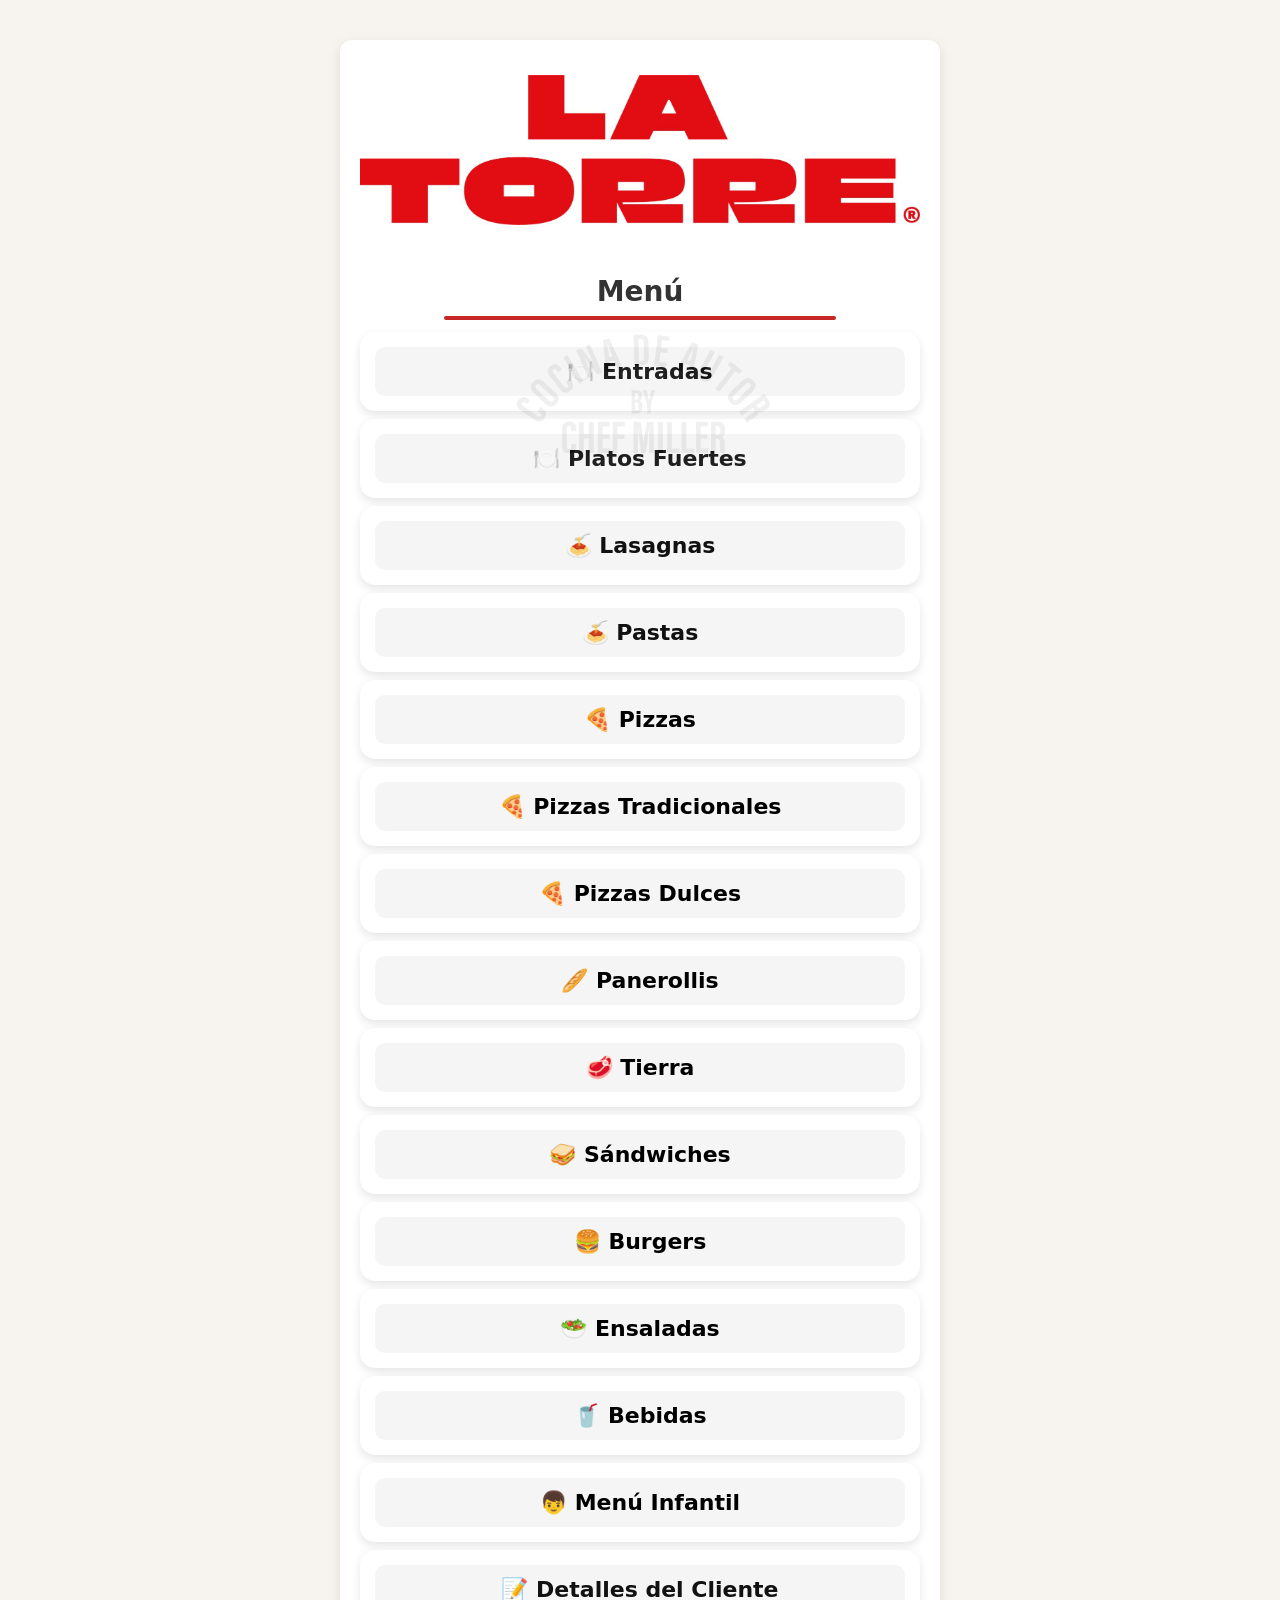
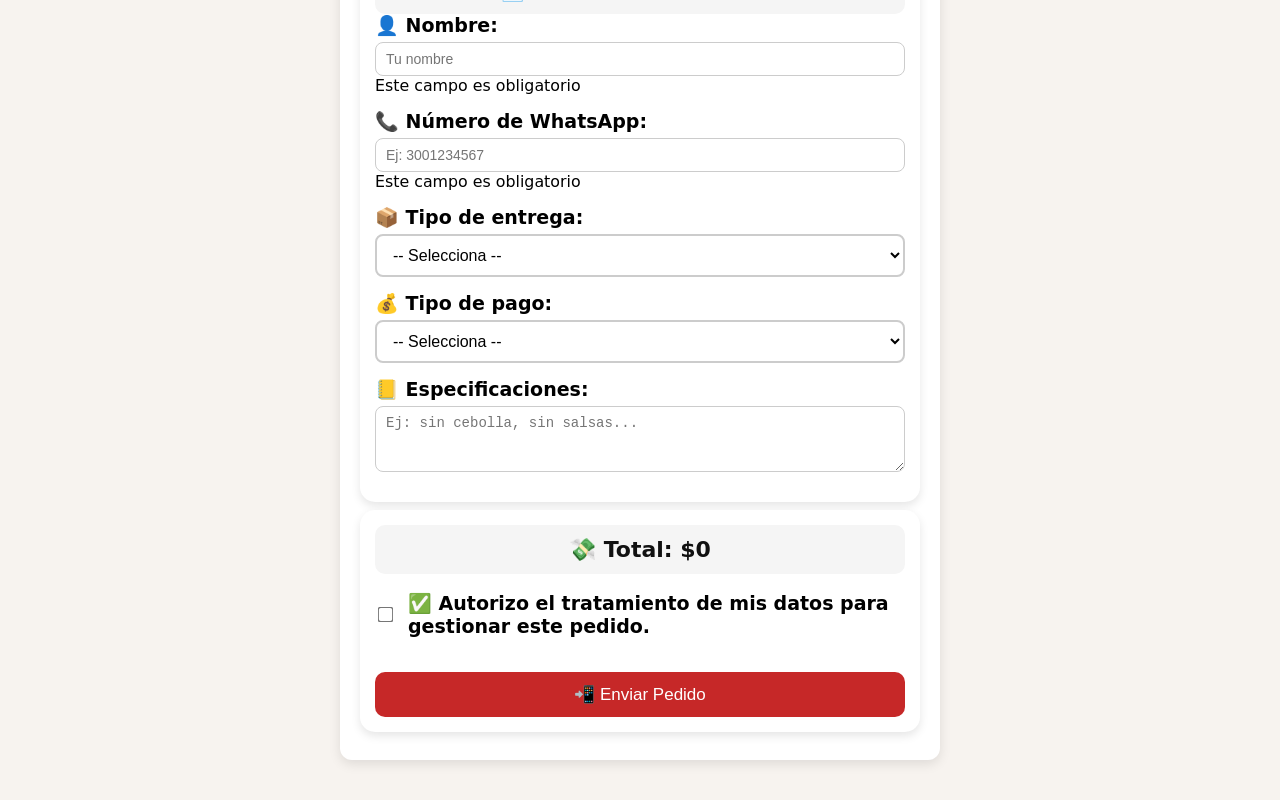
==== commit e9b8fca0: "Add files via upload" ====
--- a/index.html
+++ b/index.html
@@ -3,7 +3,7 @@
 <head>
     <meta charset="UTF-8">
     <meta name="viewport" content="width=device-width, initial-scale=1.0">
-    <title>La Torre</title>
+    <title>Menu La Torre</title>
     <link rel="stylesheet" href="style.css">
 </head>
 <body>
--- a/style.css
+++ b/style.css
@@ -3,7 +3,7 @@
   display: flex;
   justify-content: center;
   font-size: 19px;
-  stem-ui, sans-serif;
+  font-family: system-ui, sans-serif;
   background-color: #f7f3ef;
   margin: 0;
   padding: 0;
@@ -212,25 +212,6 @@
   display: block;
 }
 
-/* ==================== Marca de agua ==================== */
-
-body::before {
-  content: "";
-  position: fixed;
-  top: 50%;
-  left: 50%;
-  width: 300px;
-  height: 300px;
-  background-image: url("logo.jpg");
-  background-repeat: no-repeat;
-  background-size: contain;
-  background-position: center;
-  opacity: 0.08;
-  transform: translate(-50%, -50%);
-  pointer-events: none;
-  z-index: 0;
-}
-
 .form-container {
   position: relative;
   z-index: 1;
@@ -489,22 +470,20 @@
   content:"";
   position:fixed;
 
-  top:50%;
+  top:45%;
   left:50%;
-
-  width:320px;     /* más pequeño */
-  height:320px;
+  transform:translate(-50%,-50%);
+
+  width:300px;
+  height:300px;
 
   background-image:url("logolatorre.jpg");
   background-repeat:no-repeat;
   background-position:center;
   background-size:contain;
 
-  transform:translate(-50%,-50%);
-
-  mix-blend-mode:multiply;
-  opacity:0.09;    /* menos visible */
+  opacity:0.06;
 
   pointer-events:none;
-  z-index:o;
+  z-index:0;
 }
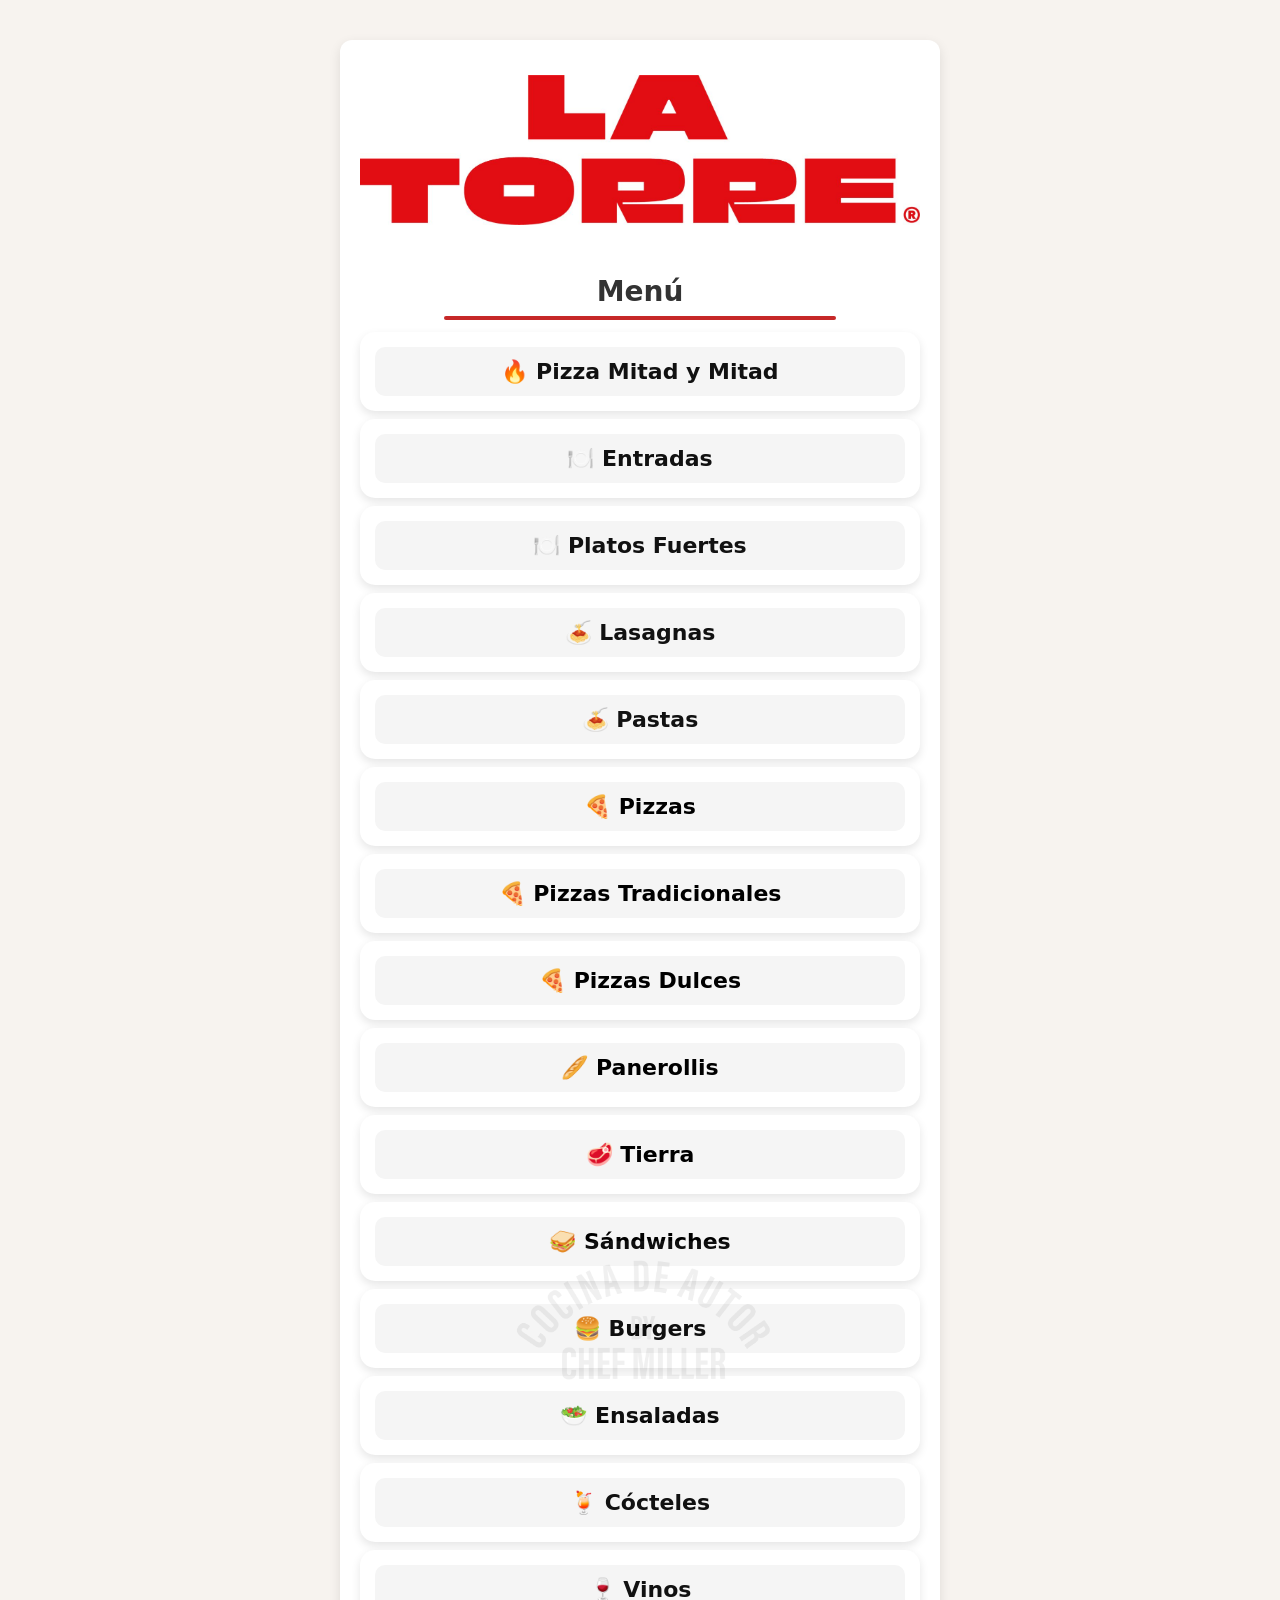
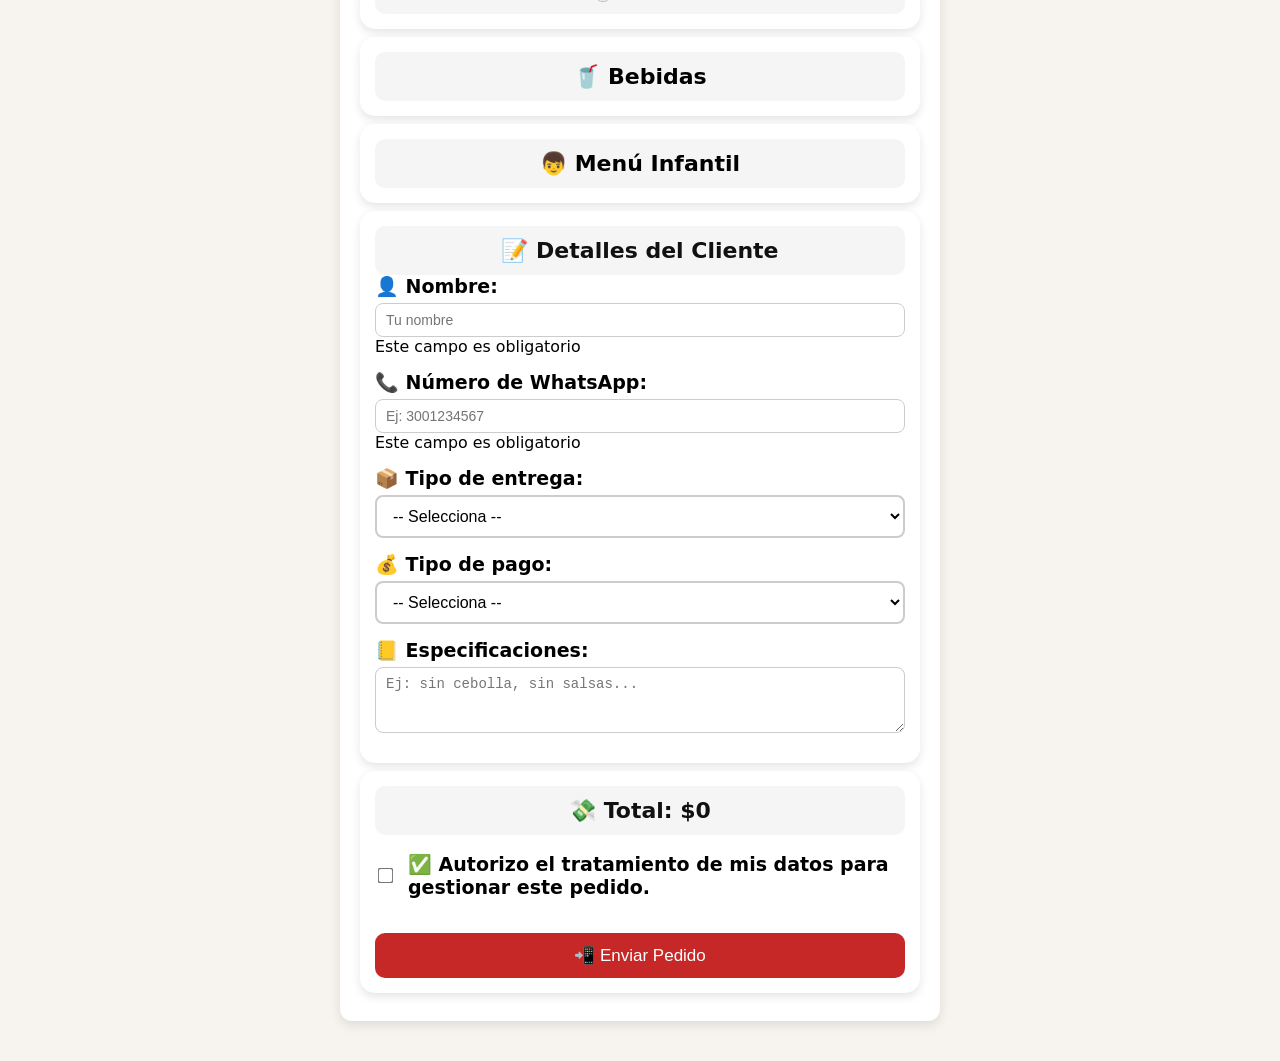
==== commit 12df0a87: "Add files via upload" ====
--- a/index.html
+++ b/index.html
@@ -14,9 +14,263 @@
     <h1>Menú</h1>
 
 <section class="menu-section">
-
+<h2 onclick="toggleMenu(this)">🔥 Pizza Mitad y Mitad</h2>
+<div class="platos" style="display:none;">
+
+<p style="font-size:0.9em; color:#000000;">Solo disponible en tamaño M. El precio corresponde al sabor más caro de las dos mitades.</p>
+
+<!-- Pizza 1 -->
+<div class="mitad">
+<p><strong>🍕 Pizza 1</strong></p>
+<div class="mitad-linea">
+<label>Mitad 1:</label>
+<select id="mitad1a" onchange="calcularMitad(1)">
+<option value="0">-- Selecciona sabor --</option>
+<option value="45000">Burger Pizza</option>
+<option value="45000">Hot Dog Pizza</option>
+<option value="50000">Di Búfala</option>
+<option value="45000">Guanciale</option>
+<option value="43000">Pepperonata</option>
+<option value="46000">Alfredo Pollo y Brócoli</option>
+<option value="55000">Frutti Di Mare</option>
+<option value="47000">Madrileña</option>
+<option value="47000">La torre</option>
+<option value="48000">Filet Mignon</option>
+<option value="46000">Parrilla Argentina</option>
+<option value="45000">Pepperoni Chicken Hot</option>
+<option value="45000">Vendetta</option>
+<option value="45000">Cuatro Quesos</option>
+<option value="38000">Campesina</option>
+<option value="45000">Colombiana</option>
+<option value="38000">Bacon Pepperoni</option>
+<option value="45000">Inca Style</option>
+<option value="45000">Pollo y Jamón</option>
+<option value="40000">Pollo BBQ</option>
+<option value="40000">Costillas BBQ</option>
+<option value="45000">Pollo y Champiñones</option>
+<option value="42000">Pepperoni</option>
+<option value="38000">Napolitana</option>
+<option value="40000">Carnes Frías</option>
+<option value="40000">Mexicana</option>
+<option value="50000">Di Bufala Tradicional</option>
+<option value="40000">Vegetariana</option>
+<option value="45000">Tropical</option>
+<option value="40000">Pizza Hawaiana</option>
+<option value="38000">Veleña</option>
+<option value="40000">Maduro Tocineta</option>
+</select>
+</div>
+<div class="mitad-linea">
+<label>Mitad 2:</label>
+<select id="mitad1b" onchange="calcularMitad(1)">
+<option value="0">-- Selecciona sabor --</option>
+<option value="45000">Burger Pizza</option>
+<option value="45000">Hot Dog Pizza</option>
+<option value="50000">Di Búfala</option>
+<option value="45000">Guanciale</option>
+<option value="43000">Pepperonata</option>
+<option value="46000">Alfredo Pollo y Brócoli</option>
+<option value="55000">Frutti Di Mare</option>
+<option value="47000">Madrileña</option>
+<option value="47000">La torre</option>
+<option value="48000">Filet Mignon</option>
+<option value="46000">Parrilla Argentina</option>
+<option value="45000">Pepperoni Chicken Hot</option>
+<option value="45000">Vendetta</option>
+<option value="45000">Cuatro Quesos</option>
+<option value="38000">Campesina</option>
+<option value="45000">Colombiana</option>
+<option value="38000">Bacon Pepperoni</option>
+<option value="45000">Inca Style</option>
+<option value="45000">Pollo y Jamón</option>
+<option value="40000">Pollo BBQ</option>
+<option value="40000">Costillas BBQ</option>
+<option value="45000">Pollo y Champiñones</option>
+<option value="42000">Pepperoni</option>
+<option value="38000">Napolitana</option>
+<option value="40000">Carnes Frías</option>
+<option value="40000">Mexicana</option>
+<option value="50000">Di Bufala Tradicional</option>
+<option value="40000">Vegetariana</option>
+<option value="45000">Tropical</option>
+<option value="40000">Pizza Hawaiana</option>
+<option value="38000">Veleña</option>
+<option value="40000">Maduro Tocineta</option>
+</select>
+</div>
+<p>Precio: <strong><span id="preciomitad1">$0</span></strong></p>
+</div>
+
+<!-- Pizza 2 -->
+<div class="mitad">
+<p><strong>🍕 Pizza 2</strong></p>
+<div class="mitad-linea">
+<label>Mitad 1:</label>
+<select id="mitad2a" onchange="calcularMitad(2)">
+<option value="0">-- Selecciona sabor --</option>
+<option value="45000">Burger Pizza</option>
+<option value="45000">Hot Dog Pizza</option>
+<option value="50000">Di Búfala</option>
+<option value="45000">Guanciale</option>
+<option value="43000">Pepperonata</option>
+<option value="46000">Alfredo Pollo y Brócoli</option>
+<option value="55000">Frutti Di Mare</option>
+<option value="47000">Madrileña</option>
+<option value="47000">La torre</option>
+<option value="48000">Filet Mignon</option>
+<option value="46000">Parrilla Argentina</option>
+<option value="45000">Pepperoni Chicken Hot</option>
+<option value="45000">Vendetta</option>
+<option value="45000">Cuatro Quesos</option>
+<option value="38000">Campesina</option>
+<option value="45000">Colombiana</option>
+<option value="38000">Bacon Pepperoni</option>
+<option value="45000">Inca Style</option>
+<option value="45000">Pollo y Jamón</option>
+<option value="40000">Pollo BBQ</option>
+<option value="40000">Costillas BBQ</option>
+<option value="45000">Pollo y Champiñones</option>
+<option value="42000">Pepperoni</option>
+<option value="38000">Napolitana</option>
+<option value="40000">Carnes Frías</option>
+<option value="40000">Mexicana</option>
+<option value="50000">Di Bufala Tradicional</option>
+<option value="40000">Vegetariana</option>
+<option value="45000">Tropical</option>
+<option value="40000">Pizza Hawaiana</option>
+<option value="38000">Veleña</option>
+<option value="40000">Maduro Tocineta</option>
+</select>
+</div>
+<div class="mitad-linea">
+<label>Mitad 2:</label>
+<select id="mitad2b" onchange="calcularMitad(2)">
+<option value="0">-- Selecciona sabor --</option>
+<option value="45000">Burger Pizza</option>
+<option value="45000">Hot Dog Pizza</option>
+<option value="50000">Di Búfala</option>
+<option value="45000">Guanciale</option>
+<option value="43000">Pepperonata</option>
+<option value="46000">Alfredo Pollo y Brócoli</option>
+<option value="55000">Frutti Di Mare</option>
+<option value="47000">Madrileña</option>
+<option value="47000">La torre</option>
+<option value="48000">Filet Mignon</option>
+<option value="46000">Parrilla Argentina</option>
+<option value="45000">Pepperoni Chicken Hot</option>
+<option value="45000">Vendetta</option>
+<option value="45000">Cuatro Quesos</option>
+<option value="38000">Campesina</option>
+<option value="45000">Colombiana</option>
+<option value="38000">Bacon Pepperoni</option>
+<option value="45000">Inca Style</option>
+<option value="45000">Pollo y Jamón</option>
+<option value="40000">Pollo BBQ</option>
+<option value="40000">Costillas BBQ</option>
+<option value="45000">Pollo y Champiñones</option>
+<option value="42000">Pepperoni</option>
+<option value="38000">Napolitana</option>
+<option value="40000">Carnes Frías</option>
+<option value="40000">Mexicana</option>
+<option value="50000">Di Bufala Tradicional</option>
+<option value="40000">Vegetariana</option>
+<option value="45000">Tropical</option>
+<option value="40000">Pizza Hawaiana</option>
+<option value="38000">Veleña</option>
+<option value="40000">Maduro Tocineta</option>
+</select>
+</div>
+<p>Precio: <strong><span id="preciomitad2">$0</span></strong></p>
+</div>
+
+<!-- Pizza 3 -->
+<div class="mitad">
+<p><strong>🍕 Pizza 3</strong></p>
+<div class="mitad-linea">
+<label>Mitad 1:</label>
+<select id="mitad3a" onchange="calcularMitad(3)">
+<option value="0">-- Selecciona sabor --</option>
+<option value="45000">Burger Pizza</option>
+<option value="45000">Hot Dog Pizza</option>
+<option value="50000">Di Búfala</option>
+<option value="45000">Guanciale</option>
+<option value="43000">Pepperonata</option>
+<option value="46000">Alfredo Pollo y Brócoli</option>
+<option value="55000">Frutti Di Mare</option>
+<option value="47000">Madrileña</option>
+<option value="47000">La torre</option>
+<option value="48000">Filet Mignon</option>
+<option value="46000">Parrilla Argentina</option>
+<option value="45000">Pepperoni Chicken Hot</option>
+<option value="45000">Vendetta</option>
+<option value="45000">Cuatro Quesos</option>
+<option value="38000">Campesina</option>
+<option value="45000">Colombiana</option>
+<option value="38000">Bacon Pepperoni</option>
+<option value="45000">Inca Style</option>
+<option value="45000">Pollo y Jamón</option>
+<option value="40000">Pollo BBQ</option>
+<option value="40000">Costillas BBQ</option>
+<option value="45000">Pollo y Champiñones</option>
+<option value="42000">Pepperoni</option>
+<option value="38000">Napolitana</option>
+<option value="40000">Carnes Frías</option>
+<option value="40000">Mexicana</option>
+<option value="50000">Di Bufala Tradicional</option>
+<option value="40000">Vegetariana</option>
+<option value="45000">Tropical</option>
+<option value="40000">Pizza Hawaiana</option>
+<option value="38000">Veleña</option>
+<option value="40000">Maduro Tocineta</option>
+</select>
+</div>
+<div class="mitad-linea">
+<label>Mitad 2:</label>
+<select id="mitad3b" onchange="calcularMitad(3)">
+<option value="0">-- Selecciona sabor --</option>
+<option value="45000">Burger Pizza</option>
+<option value="45000">Hot Dog Pizza</option>
+<option value="50000">Di Búfala</option>
+<option value="45000">Guanciale</option>
+<option value="43000">Pepperonata</option>
+<option value="46000">Alfredo Pollo y Brócoli</option>
+<option value="55000">Frutti Di Mare</option>
+<option value="47000">Madrileña</option>
+<option value="47000">La torre</option>
+<option value="48000">Filet Mignon</option>
+<option value="46000">Parrilla Argentina</option>
+<option value="45000">Pepperoni Chicken Hot</option>
+<option value="45000">Vendetta</option>
+<option value="45000">Cuatro Quesos</option>
+<option value="38000">Campesina</option>
+<option value="45000">Colombiana</option>
+<option value="38000">Bacon Pepperoni</option>
+<option value="45000">Inca Style</option>
+<option value="45000">Pollo y Jamón</option>
+<option value="40000">Pollo BBQ</option>
+<option value="40000">Costillas BBQ</option>
+<option value="45000">Pollo y Champiñones</option>
+<option value="42000">Pepperoni</option>
+<option value="38000">Napolitana</option>
+<option value="40000">Carnes Frías</option>
+<option value="40000">Mexicana</option>
+<option value="50000">Di Bufala Tradicional</option>
+<option value="40000">Vegetariana</option>
+<option value="45000">Tropical</option>
+<option value="40000">Pizza Hawaiana</option>
+<option value="38000">Veleña</option>
+<option value="40000">Maduro Tocineta</option>
+</select>
+</div>
+<p>Precio: <strong><span id="preciomitad3">$0</span></strong></p>
+</div>
+
+</div>
+</section>
+
+
+<section class="menu-section">
 <h2 onclick="toggleMenu(this)">🍽️ Entradas</h2>
-
 <div class="platos" style="display:none;">
 
 <!-- Entrada de pan -->
@@ -45,6 +299,49 @@
 </div>
 </div>
 
+<!-- Farsa de pizza -->
+<div class="item">
+<div class="item-linea">
+
+<label>
+<input type="checkbox" class="check-plato"
+name="Entrada de Pan"
+value="Entrada de Pan"
+onchange="toggleCantidad(this); toggleDescripcion(this)">
+Farsa de pizza
+</label>
+
+<span>$10.000</span>
+
+<input type="number" class="cantidad"
+name="EntradaPanCantidad"
+value="0" min="0"
+onchange="calcularTotal()">
+
+</div>
+</div>
+
+<!-- Papas francesas -->
+<div class="item">
+<div class="item-linea">
+
+<label>
+<input type="checkbox" class="check-plato"
+name="Entrada de Pan"
+value="Entrada de Pan"
+onchange="toggleCantidad(this); toggleDescripcion(this)">
+Papas francesas
+</label>
+
+<span>$10.000</span>
+
+<input type="number" class="cantidad"
+name="EntradaPanCantidad"
+value="0" min="0"
+onchange="calcularTotal()">
+
+</div>
+</div>
 
 <!-- Bolitas de mozzarella -->
 <div class="item">
@@ -111,7 +408,7 @@
 Cazuela de Quesos ⭐
 </label>
 
-<span>$15.000</span>
+<span>$20.000</span>
 
 <input type="number" class="cantidad"
 name="CazuelaQuesosCantidad"
@@ -397,7 +694,7 @@
 
 <div class="item"><div class="item-linea"><label><input type="checkbox" class="check-plato" name="Hot Dog Pizza" value="Hot Dog Pizza" onchange="toggleCantidad(this);toggleDescripcion(this)">Hot Dog Pizza</label><select class="tamano" onchange="calcularTotal()"><option value="28000">S $28.000</option><option value="45000">M $45.000</option></select><input type="number" class="cantidad" name="HotDogPizzaCantidad" value="0" min="0" onchange="calcularTotal()"></div><div class="descripcion" style="display:none;">Salchicha americana, pollo cremoso, huevo de codorniz, queso cheddar, papa ripio y piña miel mostaza.</div></div>
 
-<div class="item"><div class="item-linea"><label><input type="checkbox" class="check-plato" name="Di Bufala Autor" value="Di Bufala Autor" onchange="toggleCantidad(this);toggleDescripcion(this)">Di Búfala ⭐</label><select class="tamano" onchange="calcularTotal()"><option value="28000">S $28.000</option><option value="45000">M $45.000</option></select><input type="number" class="cantidad" name="DiBufalaAutorCantidad" value="0" min="0" onchange="calcularTotal()"></div><div class="descripcion" style="display:none;">Mozzarella de búfala, tomate confitado y champiñones París.</div></div>
+<div class="item"><div class="item-linea"><label><input type="checkbox" class="check-plato" name="Di Bufala Autor" value="Di Bufala Autor" onchange="toggleCantidad(this);toggleDescripcion(this)">Di Búfala ⭐</label><select class="tamano" onchange="calcularTotal()"><option value="30000">S $30.000</option><option value="50000">M $50.000</option></select><input type="number" class="cantidad" name="DiBufalaAutorCantidad" value="0" min="0" onchange="calcularTotal()"></div><div class="descripcion" style="display:none;">Mozzarella de búfala, tomate confitado y champiñones París.</div></div>
 
 <div class="item"><div class="item-linea"><label><input type="checkbox" class="check-plato" name="Guanciale" value="Guanciale" onchange="toggleCantidad(this);toggleDescripcion(this)">Guanciale</label><select class="tamano" onchange="calcularTotal()"><option value="28000">S $28.000</option><option value="45000">M $45.000</option></select><input type="number" class="cantidad" name="GuancialeCantidad" value="0" min="0" onchange="calcularTotal()"></div><div class="descripcion" style="display:none;">Tocineta italiana artesanal (guanciale), queso parmesano y cebolla ocañera caramelizada en vino de corozo y Malbec.</div></div>
 
@@ -424,6 +721,17 @@
 <div class="item"><div class="item-linea"><label><input type="checkbox" class="check-plato" name="Campesina" value="Campesina" onchange="toggleCantidad(this);toggleDescripcion(this)">Campesina</label><select class="tamano" onchange="calcularTotal()"><option value="25000">S $25.000</option><option value="38000">M $38.000</option></select><input type="number" class="cantidad" name="CampesinaCantidad" value="0" min="0" onchange="calcularTotal()"></div><div class="descripcion" style="display:none;">Láminas de pollo, maíz, pimentón y cebolla roja.</div></div>
 
 <div class="item"><div class="item-linea"><label><input type="checkbox" class="check-plato" name="Colombiana" value="Colombiana" onchange="toggleCantidad(this);toggleDescripcion(this)">Colombiana</label><select class="tamano" onchange="calcularTotal()"><option value="25000">S $25.000</option><option value="45000">M $45.000</option></select><input type="number" class="cantidad" name="ColombianaCantidad" value="0" min="0" onchange="calcularTotal()"></div><div class="descripcion" style="display:none;">Carne de res desmechada, chorizo santa rosano, hogao y maíz.</div></div>
+
+<div class="item"><div class="item-linea"><label><input type="checkbox" class="check-plato" name="Bacon Pepperoni" value="Bacon Pepperoni" onchange="toggleCantidad(this);toggleDescripcion(this)">Bacon Pepperoni</label><select class="tamano" onchange="calcularTotal()"><option value="23000">S $23.000</option><option value="38000">M $38.000</option></select><input type="number" class="cantidad" name="BaconPepperoniCantidad" value="0" min="0" onchange="calcularTotal()"></div><div class="descripcion" style="display:none;">Pepperoni madurado y tocineta ahumada.</div></div>
+
+<div class="item"><div class="item-linea"><label><input type="checkbox" class="check-plato" name="Inca Style" value="Inca Style" onchange="toggleCantidad(this);toggleDescripcion(this)">Inca Style</label><select class="tamano" onchange="calcularTotal()"><option value="28000">S $28.000</option><option value="45000">M $45.000</option></select><input type="number" class="cantidad" name="IncaStyleCantidad" value="0" min="0" onchange="calcularTotal()"></div><div class="descripcion" style="display:none;"></div></div>
+
+<div class="item"><div class="item-linea"><label><input type="checkbox" class="check-plato" name="Pollo y Jamon Pizza" value="Pollo y Jamon Pizza" onchange="toggleCantidad(this);toggleDescripcion(this)">Pollo y Jamón</label><select class="tamano" onchange="calcularTotal()"><option value="28000">S $28.000</option><option value="45000">M $45.000</option></select><input type="number" class="cantidad" name="PolloJamonPizzaCantidad" value="0" min="0" onchange="calcularTotal()"></div><div class="descripcion" style="display:none;"></div></div>
+
+<div class="item"><div class="item-linea"><label><input type="checkbox" class="check-plato" name="Pollo BBQ Pizza" value="Pollo BBQ Pizza" onchange="toggleCantidad(this);toggleDescripcion(this)">Pollo BBQ</label><select class="tamano" onchange="calcularTotal()"><option value="24000">S $24.000</option><option value="40000">M $40.000</option></select><input type="number" class="cantidad" name="PolloBBQCantidad" value="0" min="0" onchange="calcularTotal()"></div><div class="descripcion" style="display:none;"></div></div>
+
+<div class="item"><div class="item-linea"><label><input type="checkbox" class="check-plato" name="Costillas BBQ Pizza" value="Costillas BBQ Pizza" onchange="toggleCantidad(this);toggleDescripcion(this)">Costillas BBQ</label><select class="tamano" onchange="calcularTotal()"><option value="26000">S $26.000</option><option value="40000">M $40.000</option></select><input type="number" class="cantidad" name="CostillasBBQCantidad" value="0" min="0" onchange="calcularTotal()"></div><div class="descripcion" style="display:none;"></div></div>
+
 </div></div>
 </div></div>
 
@@ -532,6 +840,55 @@
 <div class="item"><div class="item-linea"><label><input type="checkbox" class="check-plato" name="Ensalada Caprese" value="Ensalada Caprese" onchange="toggleCantidad(this);toggleDescripcion(this)">Caprese</label><span>$20.000</span><input type="number" class="cantidad" name="CapreseCantidad" value="0" min="0" onchange="calcularTotal()"></div><div class="descripcion" style="display:none;">Mozzarella de búfala, tomates cherry, rúgula fresca, salsa pesto y reducción balsámica con croutones artesanales.</div></div>
 
 </div></div>
+
+<section class="menu-section">
+<h2 onclick="toggleMenu(this)">🍹 Cócteles</h2>
+<div class="platos" style="display:none;">
+
+<div class="item"><div class="item-linea"><label><input type="checkbox" class="check-plato" name="Mojito Cubano" value="Mojito Cubano" onchange="toggleCantidad(this);toggleDescripcion(this)">Mojito Cubano</label><span>$20.000</span><input type="number" class="cantidad" name="MojitoCubanoCantidad" value="0" min="0" onchange="calcularTotal()"></div></div>
+
+<div class="item"><div class="item-linea"><label><input type="checkbox" class="check-plato" name="Margarita Coctel" value="Margarita Coctel" onchange="toggleCantidad(this);toggleDescripcion(this)">Margarita</label><span>$17.000</span><input type="number" class="cantidad" name="MargaritaCoctelCantidad" value="0" min="0" onchange="calcularTotal()"></div></div>
+
+<div class="item"><div class="item-linea"><label><input type="checkbox" class="check-plato" name="Gin and Tonic" value="Gin and Tonic" onchange="toggleCantidad(this);toggleDescripcion(this)">Gin and Tonic</label><span>$20.000</span><input type="number" class="cantidad" name="GinTonicCantidad" value="0" min="0" onchange="calcularTotal()"></div></div>
+
+<div class="item"><div class="item-linea"><label><input type="checkbox" class="check-plato" name="Highball" value="Highball" onchange="toggleCantidad(this);toggleDescripcion(this)">Highball</label><span>$17.000</span><input type="number" class="cantidad" name="HighballCantidad" value="0" min="0" onchange="calcularTotal()"></div></div>
+
+<div class="item"><div class="item-linea"><label><input type="checkbox" class="check-plato" name="Tinto de Verano" value="Tinto de Verano" onchange="toggleCantidad(this);toggleDescripcion(this)">Tinto de Verano</label><span>$14.000</span><input type="number" class="cantidad" name="TintoVeranoCantidad" value="0" min="0" onchange="calcularTotal()"></div></div>
+</div>
+</section>
+
+    <section class="menu-section">
+<h2 onclick="toggleMenu(this)">🍷 Vinos</h2>
+<div class="platos" style="display:none;">
+
+<div class="item"><div class="item-linea"><label><input type="checkbox" class="check-plato" name="Santa Helena Merlot" value="Santa Helena Merlot" onchange="toggleCantidad(this);toggleDescripcion(this)">Santa Helena Merlot</label><span>$80.000</span><input type="number" class="cantidad" name="SantaHelenaMerlotCantidad" value="0" min="0" onchange="calcularTotal()"></div></div>
+
+<div class="item"><div class="item-linea"><label><input type="checkbox" class="check-plato" name="Yellow Tail" value="Yellow Tail" onchange="toggleCantidad(this);toggleDescripcion(this)">Yellow Tail</label><span>$100.000</span><input type="number" class="cantidad" name="YellowTailCantidad" value="0" min="0" onchange="calcularTotal()"></div></div>
+
+<div class="item"><div class="item-linea"><label><input type="checkbox" class="check-plato" name="Santa Carolina Reservado" value="Santa Carolina Reservado" onchange="toggleCantidad(this);toggleDescripcion(this)">Santa Carolina Reservado</label><span>$80.000</span><input type="number" class="cantidad" name="SantaCarolinaReservadoCantidad" value="0" min="0" onchange="calcularTotal()"></div></div>
+
+<div class="item"><div class="item-linea"><label><input type="checkbox" class="check-plato" name="Santa Carolina Rose" value="Santa Carolina Rose" onchange="toggleCantidad(this);toggleDescripcion(this)">Santa Carolina Rosé</label><span>$80.000</span><input type="number" class="cantidad" name="SantaCarolinaRoseCantidad" value="0" min="0" onchange="calcularTotal()"></div></div>
+
+<div class="item"><div class="item-linea"><label><input type="checkbox" class="check-plato" name="Piccini Toscana" value="Piccini Toscana" onchange="toggleCantidad(this);toggleDescripcion(this)">Piccini Toscana</label><span>$95.000</span><input type="number" class="cantidad" name="PicciniToscanaCantidad" value="0" min="0" onchange="calcularTotal()"></div></div>
+
+<div class="item"><div class="item-linea"><label><input type="checkbox" class="check-plato" name="Santa Helena Sauvignon Blanc" value="Santa Helena Sauvignon Blanc" onchange="toggleCantidad(this);toggleDescripcion(this)">Santa Helena Varietal Sauvignon Blanc</label><span>$80.000</span><input type="number" class="cantidad" name="SantaHelenaSauvignonCantidad" value="0" min="0" onchange="calcularTotal()"></div></div>
+
+<div class="item"><div class="item-linea"><label><input type="checkbox" class="check-plato" name="Santa Carolina Reservada" value="Santa Carolina Reservada" onchange="toggleCantidad(this);toggleDescripcion(this)">Santa Carolina Reservada</label><span>$80.000</span><input type="number" class="cantidad" name="SantaCarolinaReservadaCantidad" value="0" min="0" onchange="calcularTotal()"></div></div>
+
+<div class="item"><div class="item-linea"><label><input type="checkbox" class="check-plato" name="Intis Malbec" value="Intis Malbec" onchange="toggleCantidad(this);toggleDescripcion(this)">Intis Malbec</label><span>$45.000</span><input type="number" class="cantidad" name="IntisMalbecCantidad" value="0" min="0" onchange="calcularTotal()"></div></div>
+
+<div class="item"><div class="item-linea"><label><input type="checkbox" class="check-plato" name="Reserva Finca Las Moras" value="Reserva Finca Las Moras" onchange="toggleCantidad(this);toggleDescripcion(this)">Reserva Finca Las Moras</label><span>$140.000</span><input type="number" class="cantidad" name="ReservaFincaLasMorasCantidad" value="0" min="0" onchange="calcularTotal()"></div></div>
+
+<div class="item"><div class="item-linea"><label><input type="checkbox" class="check-plato" name="Finca Las Moras Malbec" value="Finca Las Moras Malbec" onchange="toggleCantidad(this);toggleDescripcion(this)">Finca Las Moras Malbec</label><span>$90.000</span><input type="number" class="cantidad" name="FincaLasMorasMalbecCantidad" value="0" min="0" onchange="calcularTotal()"></div></div>
+
+<div class="item"><div class="item-linea"><label><input type="checkbox" class="check-plato" name="Finca Las Moras Cabernet" value="Finca Las Moras Cabernet" onchange="toggleCantidad(this);toggleDescripcion(this)">Finca Las Moras Cabernet Sauvignon</label><span>$90.000</span><input type="number" class="cantidad" name="FincaLasMorasCabernetCantidad" value="0" min="0" onchange="calcularTotal()"></div></div>
+
+<div class="item"><div class="item-linea"><label><input type="checkbox" class="check-plato" name="Finca Las Moras Barrel Select" value="Finca Las Moras Barrel Select" onchange="toggleCantidad(this);toggleDescripcion(this)">Finca Las Moras Barrel Select Malbec</label><span>$140.000</span><input type="number" class="cantidad" name="FincaLasMorasBarrelCantidad" value="0" min="0" onchange="calcularTotal()"></div></div>
+
+<div class="item"><div class="item-linea"><label><input type="checkbox" class="check-plato" name="Finca Las Moras Sauvignon Blanc" value="Finca Las Moras Sauvignon Blanc" onchange="toggleCantidad(this);toggleDescripcion(this)">Finca Las Moras Sauvignon Blanc</label><span>$90.000</span><input type="number" class="cantidad" name="FincaLasMorasSauvignonCantidad" value="0" min="0" onchange="calcularTotal()"></div></div>
+
+</div>
+</section>
 
     <div class="menu-seccion"><h3 onclick="toggleMenu(this)">🥤 Bebidas</h3><div class="menu-contenido">
 
@@ -625,6 +982,13 @@
       <label for="direccion">📍 Dirección:</label>
       <input type="text" id="direccion" name="direccion" placeholder="Escribe tu dirección">
     </div>
+    
+    <div class="form-group" id="notaEmpaque" style="display:none;">
+  <p style="color: rgb(245, 63, 63); font-weight: bold;">
+    📦 Empaque para llevar: $1.500 por producto
+  </p>
+  <small>Ejemplo: 2 pizzas = $3.000 adicionales. Este valor <strong>no está incluido en el total</strong> y se cobra aparte al momento del pago.</small>
+</div>
 
     <!-- Campo número de mesa oculto inicialmente -->
     <div class="form-group" id="mesaField" style="display:none;">
--- a/style.css
+++ b/style.css
@@ -313,6 +313,7 @@
 
   #pedidoForm{
     margin:40px auto;
+    z-index: 1;
   }
 
   .portada{
@@ -466,11 +467,11 @@
 
 /* LOGO CENTRAL AJUSTADO */
 
-body::before{
+#pedidoForm::before{
   content:"";
-  position:fixed;
-
-  top:45%;
+  position:absolute;
+
+  top:50%;
   left:50%;
   transform:translate(-50%,-50%);
 
@@ -486,4 +487,79 @@
 
   pointer-events:none;
   z-index:0;
+}
+
+#pedidoForm{
+  position: relative;
+  z-index: 1; /* el contenido queda por encima del logo */
+}
+
+/* CONTENEDOR GENERAL */
+.mitad {
+  background: #ffffff;
+  border-radius: 14px;
+  padding: 14px;
+  margin: 12px 0;
+  box-shadow: 0 3px 10px rgba(0,0,0,0.08);
+  transition: transform 0.15s ease;
+}
+
+.mitad:hover {
+  transform: scale(1.01);
+}
+
+/* TITULO PIZZA */
+.mitad p strong {
+  font-size: 1rem;
+  color: #111;
+}
+
+/* LINEAS DE MITADES */
+.mitad-linea {
+  display: flex;
+  flex-direction: column;
+  margin-top: 10px;
+}
+
+/* LABEL */
+.mitad-linea label {
+  font-size: 0.85rem;
+  color: #555;
+  margin-bottom: 4px;
+}
+
+/* SELECT */
+.mitad select {
+  padding: 9px;
+  border-radius: 10px;
+  border: 1px solid #ddd;
+  font-size: 0.9rem;
+  background: #f8f8f8;
+  transition: all 0.2s ease;
+}
+
+/* EFECTO FOCUS */
+.mitad select:focus {
+  border-color: #ff6b00;
+  background: #fff;
+  outline: none;
+  box-shadow: 0 0 0 2px rgba(255,107,0,0.15);
+}
+
+/* PRECIO */
+.mitad span {
+  color: #ff6b00;
+  font-weight: bold;
+  font-size: 1.05rem;
+}
+
+/* TEXTO PRECIO */
+.mitad p {
+  margin-top: 10px;
+  font-size: 0.9rem;
+}
+
+/* TEXTO EXPLICATIVO */
+.platos p {
+  margin-bottom: 10px;
 }
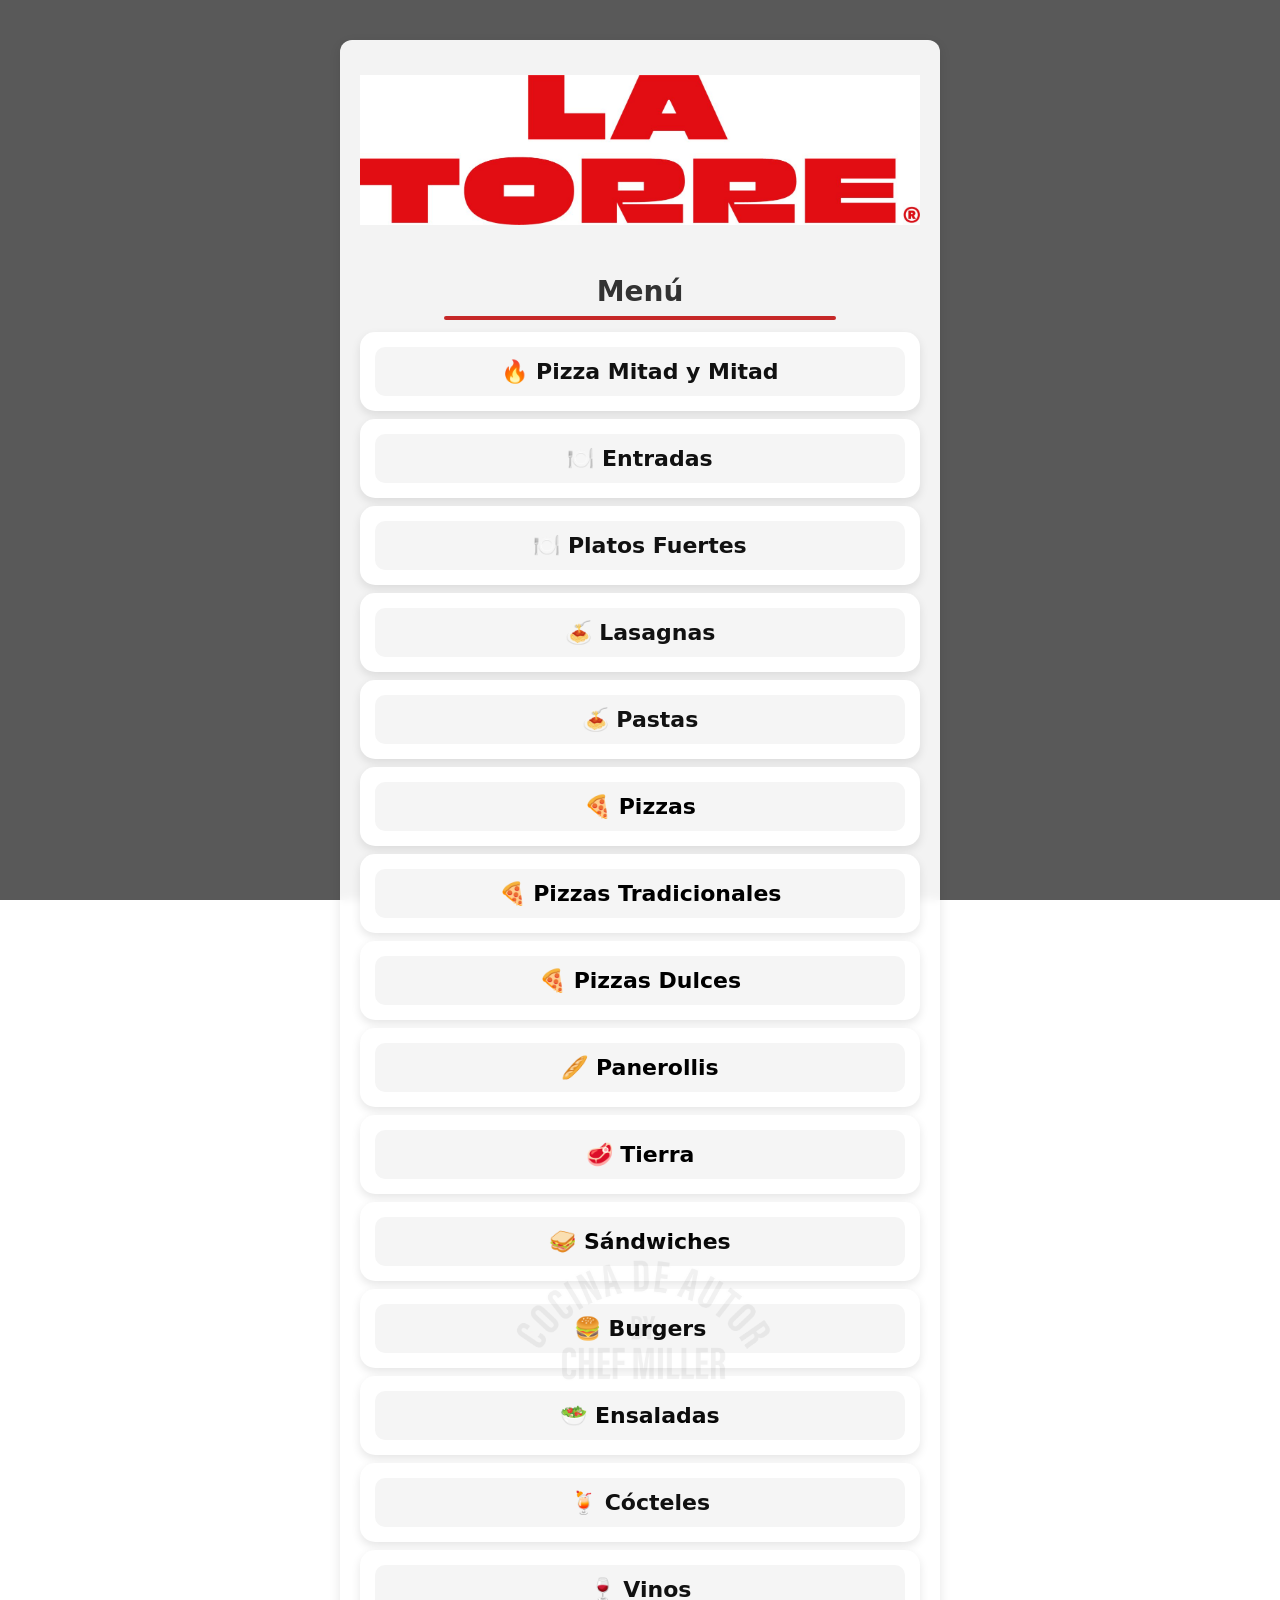
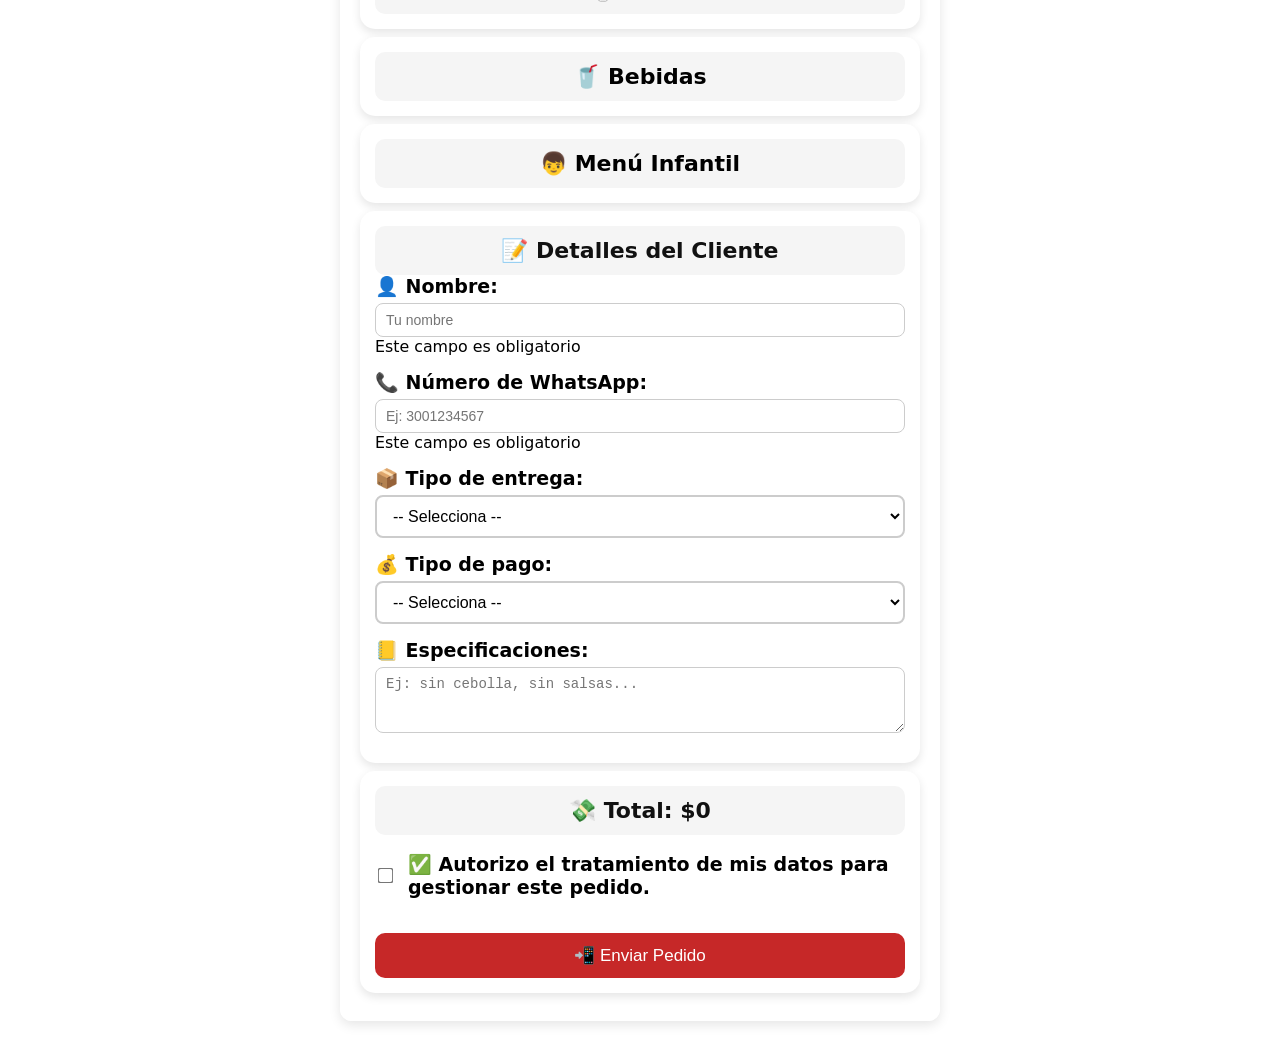
==== commit 06c0352b: "Add files via upload" ====
--- a/index.html
+++ b/index.html
@@ -935,7 +935,14 @@
 
 <div class="descripcion-seccion">Todos los combos incluyen papitas, juguete y jugo HIT de cajita.</div>
 
-<div class="item"><div class="item-linea"><label><input type="checkbox" class="check-plato" name="Mini Pizza Infantil" value="Mini Pizza Infantil" onchange="toggleCantidad(this);toggleDescripcion(this)">Mini Pizza</label><span>$17.000</span><select class="sabor"><option>Hawaiana</option><option>Pollo Jamón</option></select><input type="number" class="cantidad" name="MiniPizzaInfantilCantidad" value="0" min="0" onchange="calcularTotal()"></div></div>
+<div class="item"><div class="item-linea">
+<label><input type="checkbox" class="check-plato" name="Mini Pizza Infantil" value="Mini Pizza Infantil" onchange="toggleCantidad(this);toggleDescripcion(this)">Mini Pizza</label>
+<select class="tamano" onchange="calcularTotal()">
+<option value="17000">Hawaiana $17.000</option>
+<option value="17000">Pollo Jamón $17.000</option>
+</select>
+<input type="number" class="cantidad" name="MiniPizzaInfantilCantidad" value="0" min="0" onchange="calcularTotal()">
+</div></div>
 
 <div class="item"><div class="item-linea"><label><input type="checkbox" class="check-plato" name="Mini Pizza Pepperoni Infantil" value="Mini Pizza Pepperoni Infantil" onchange="toggleCantidad(this);toggleDescripcion(this)">Mini Pizza Pepperoni</label><span>$17.000</span><input type="number" class="cantidad" name="MiniPizzaPepperoniCantidad" value="0" min="0" onchange="calcularTotal()"></div></div>
 
--- a/style.css
+++ b/style.css
@@ -4,9 +4,29 @@
   justify-content: center;
   font-size: 19px;
   font-family: system-ui, sans-serif;
-  background-color: #f7f3ef;
+
+  min-height: 100vh;
+
+  background: linear-gradient(
+    rgba(0,0,0,0.65),
+    rgba(0,0,0,0.65)
+  ),
+  url("https://images.unsplash.com/photo-1600891964599-f61ba0e24092");
+
+  background-size: cover;
+  background-position: center;
+  background-attachment: fixed;
+
   margin: 0;
   padding: 0;
+}
+
+/* 🔥 AJUSTE PARA CELULAR */
+@media (max-width: 600px) {
+  body {
+    background-position: center top;
+    background-attachment: scroll;
+  }
 }
 
 #pedidoForm {
@@ -14,7 +34,10 @@
   width: 100%;
   margin: 0 auto;
   padding: 20px;
-  background-color: #ffffff;
+
+  background: rgba(255,255,255,0.93);
+  backdrop-filter: blur(4px);
+
   border-radius: 12px;
   box-shadow: 0 4px 12px rgba(0,0,0,0.1);
   box-sizing: border-box;
@@ -483,7 +506,8 @@
   background-position:center;
   background-size:contain;
 
-  opacity:0.06;
+  opacity:0.05;
+  filter: grayscale(100%);
 
   pointer-events:none;
   z-index:0;
@@ -491,7 +515,7 @@
 
 #pedidoForm{
   position: relative;
-  z-index: 1; /* el contenido queda por encima del logo */
+  z-index: 1;
 }
 
 /* CONTENEDOR GENERAL */
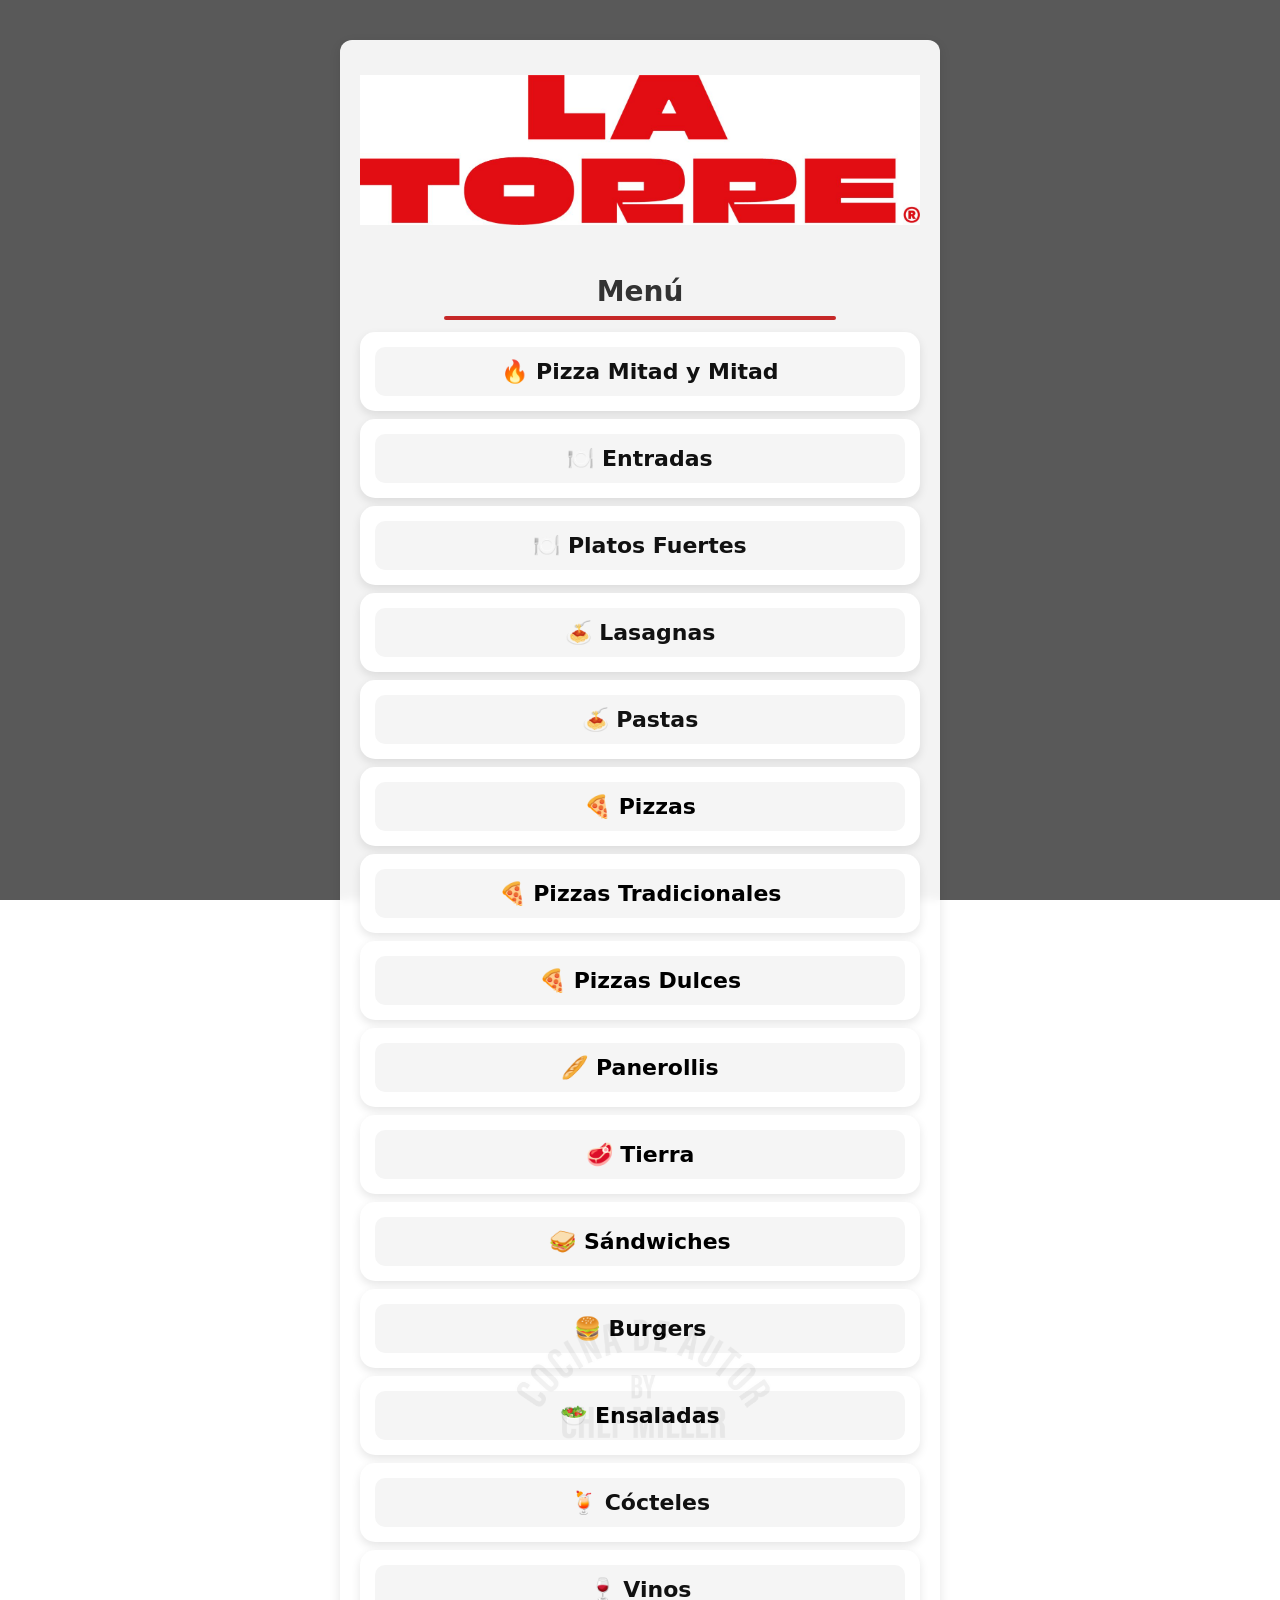
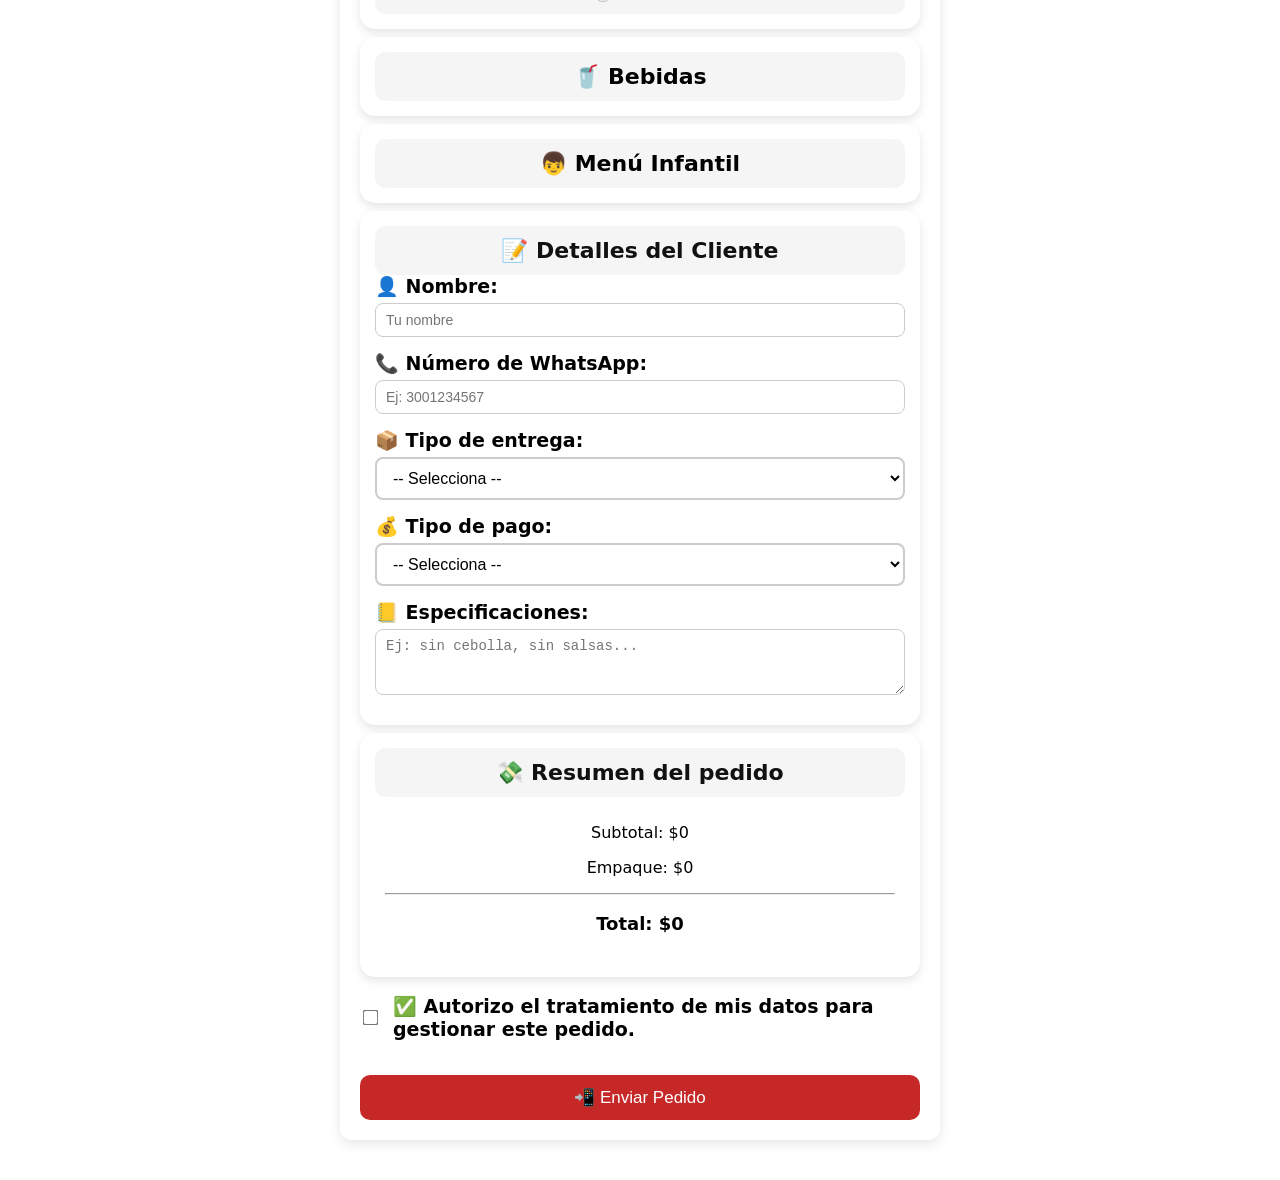
==== commit 1e976ed9: "Add files via upload" ====
--- a/index.html
+++ b/index.html
@@ -841,7 +841,7 @@
 
 </div></div>
 
-<section class="menu-section">
+<section class="menu-section bebidas">
 <h2 onclick="toggleMenu(this)">🍹 Cócteles</h2>
 <div class="platos" style="display:none;">
 
@@ -857,7 +857,7 @@
 </div>
 </section>
 
-    <section class="menu-section">
+    <section class="menu-section bebidas">
 <h2 onclick="toggleMenu(this)">🍷 Vinos</h2>
 <div class="platos" style="display:none;">
 
@@ -890,7 +890,7 @@
 </div>
 </section>
 
-    <div class="menu-seccion"><h3 onclick="toggleMenu(this)">🥤 Bebidas</h3><div class="menu-contenido">
+    <div class="menu-seccion bebidas"><h3 onclick="toggleMenu(this)">🥤 Bebidas</h3><div class="menu-contenido">
 
 <h4>Sodas Italianas</h4>
 
@@ -960,13 +960,11 @@
     <div class="form-group">
       <label for="nombre">👤 Nombre:</label>
       <input type="text" id="nombre" name="nombre" required placeholder="Tu nombre">
-      <small class="error">Este campo es obligatorio</small>
     </div>
 
     <div class="form-group">
       <label for="telefono">📞 Número de WhatsApp:</label>
       <input type="tel" id="telefono" name="telefono" required placeholder="Ej: 3001234567">
-      <small class="error">Este campo es obligatorio</small>
     </div>
 
     <div class="form-group">
@@ -994,11 +992,14 @@
   <p style="color: rgb(245, 63, 63); font-weight: bold;">
     📦 Empaque para llevar: $1.500 por producto
   </p>
-  <small>Ejemplo: 2 pizzas = $3.000 adicionales. Este valor <strong>no está incluido en el total</strong> y se cobra aparte al momento del pago.</small>
+  <small>Ejemplo: 2 pizzas = $3.000 adicionales. Este valor <strong>está incluido en el total</strong> y se cobra al momento del pago.</small>
 </div>
 
     <!-- Campo número de mesa oculto inicialmente -->
     <div class="form-group" id="mesaField" style="display:none;">
+      <p id="avisoEntrega" style="color:red; font-size:17px; font-weight: bold; margin-top: 8px; display:none;">
+⚠️ Comer en el local no incluye empaque (ahorras este costo)
+</p>
       <label for="numeroMesa">🔢 Número de mesa:</label>
       <input type="text" id="numeroMesa" name="numeroMesa" placeholder="Número de mesa">
     </div>
@@ -1063,9 +1064,21 @@
 
   <!--TOTAL Y BOTON-->
   <section class="menu-section">
-    <h2>💸 Total: <span id="total">$0</span></h2>
-    <input type="hidden" name="totalPedido" id="totalPedido">
-    
+  <h2>💸 Resumen del pedido</h2>
+
+  <div style="padding:10px; text-align: center; font-size:16px;">
+    <p id="subtotal">Subtotal: $0</p>
+    <p id="empaque">Empaque: $0</p>
+
+    <hr>
+
+    <p style="font-size:18px; font-weight:bold;">
+      Total: <span id="total">$0</span>
+    </p>
+  </div>
+
+  <input type="hidden" name="totalPedido" id="totalPedido">
+</section>
     <div class="form-group">
       <label>
         <input type="checkbox" id="confirmPedido" required>
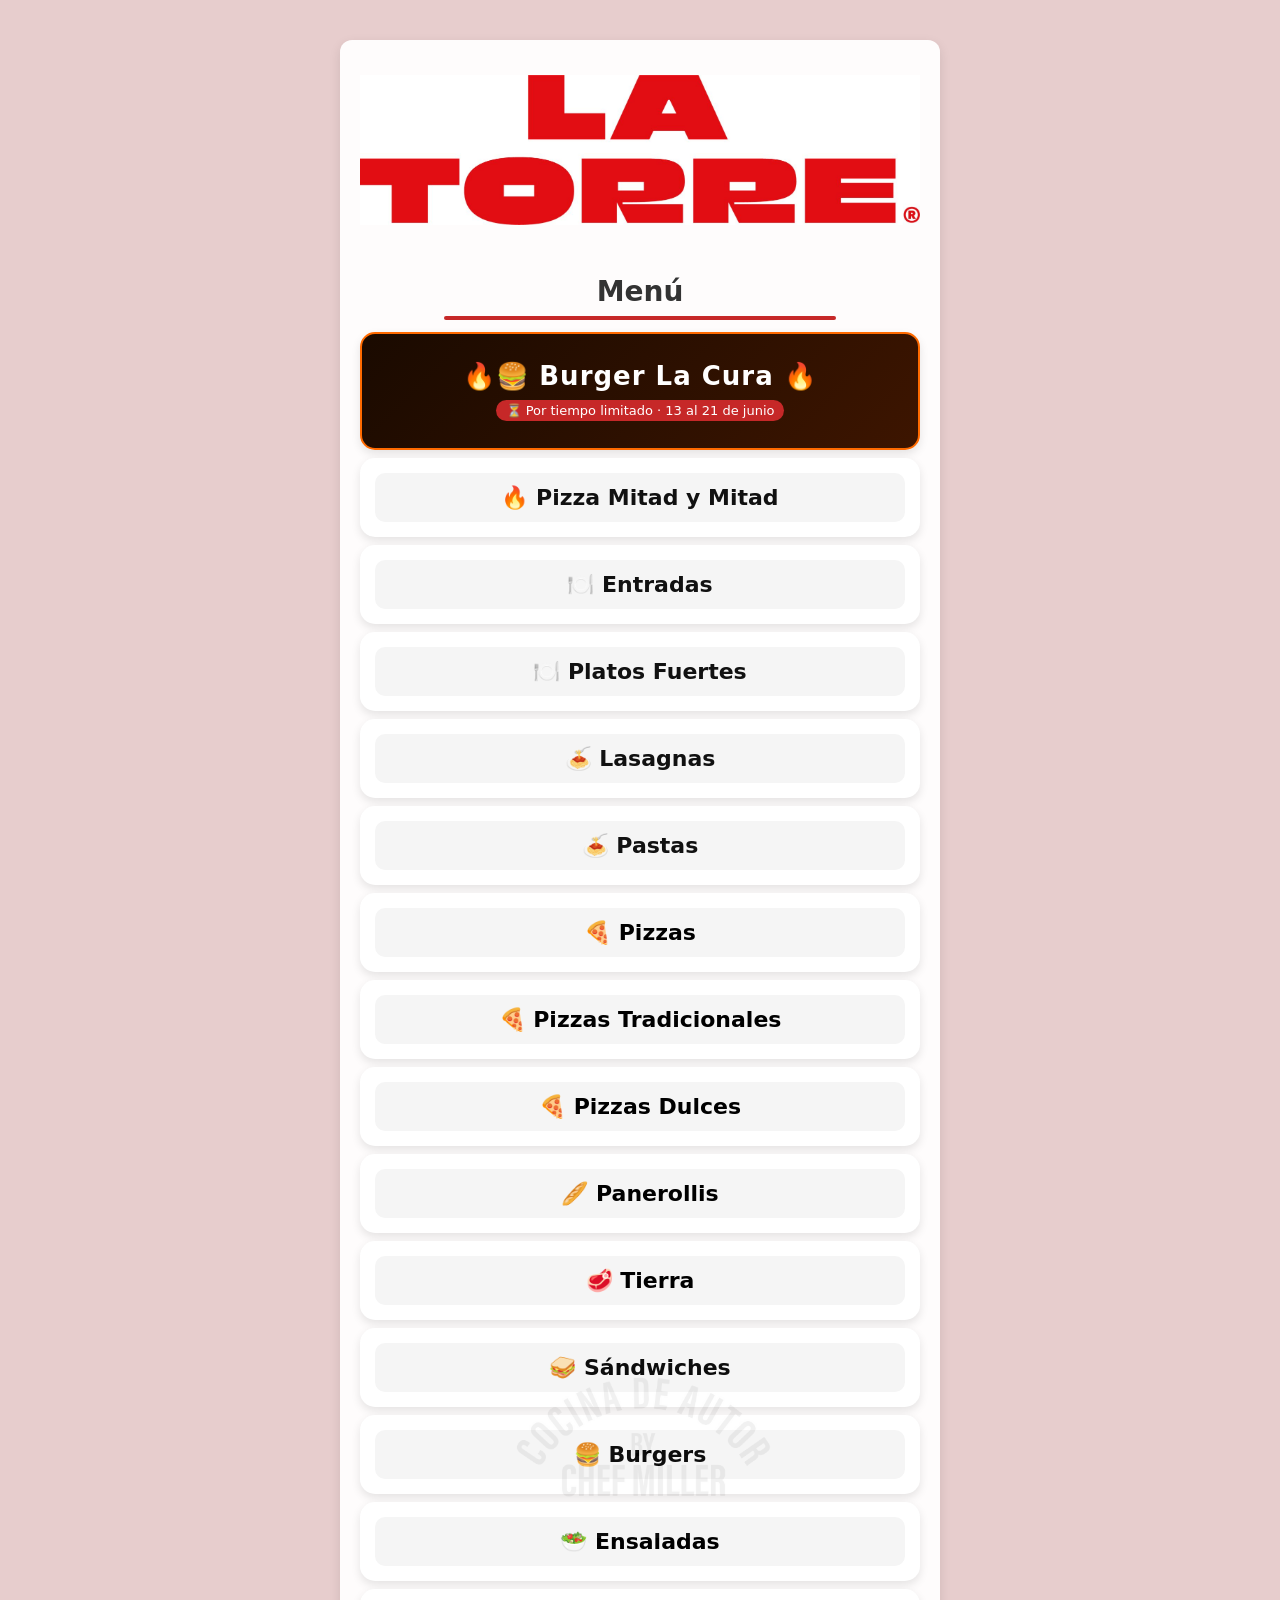
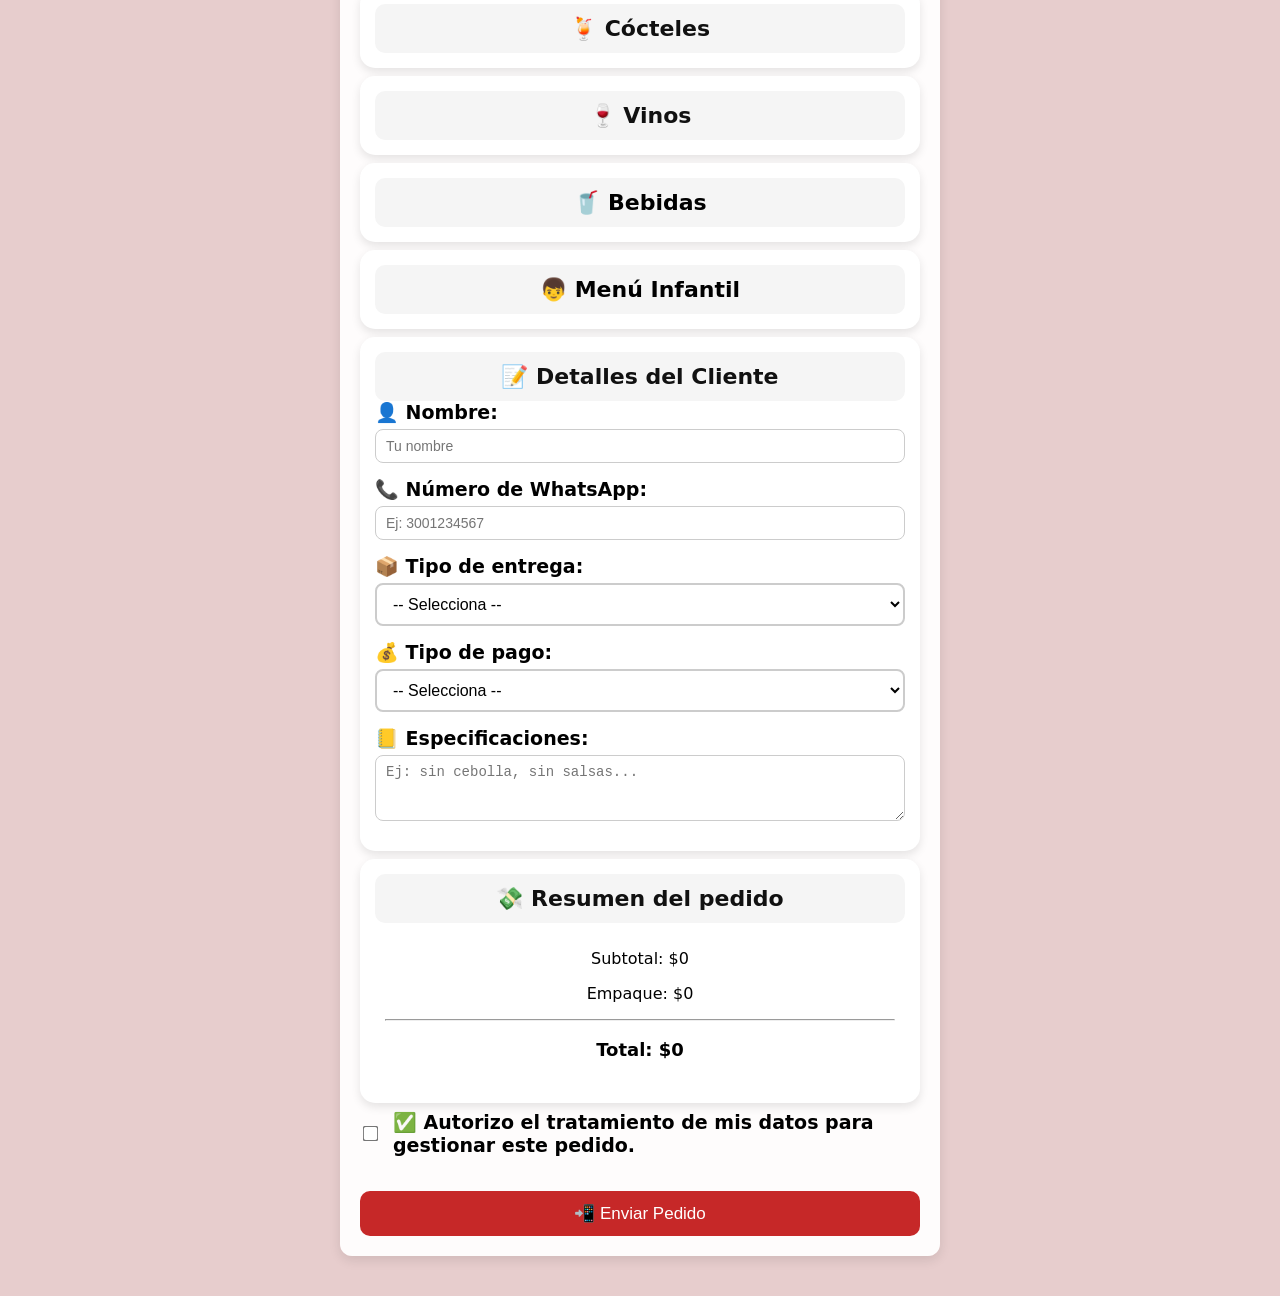
==== commit 5da44215: "Add files via upload" ====
--- a/index.html
+++ b/index.html
@@ -12,6 +12,69 @@
         <div class="portada"><img src="portadalatorre.jpg" alt="portada del menu"></div>
     </div>
     <h1>Menú</h1>
+
+    <section class="menu-section seccion-cura" style="background: linear-gradient(135deg, #1a0a00, #3d1500); border: 2px solid #ff6a00;">
+
+  <h2 onclick="toggleMenu(this.parentElement.querySelector('.platos') ? this : this)" style="background: transparent; color: #fff; font-size: 26px; letter-spacing: 1px;">
+    🔥🍔 Burger La Cura 🔥
+    <br>
+    <span style="font-size: 13px; background: #c62828; color: #fff; padding: 3px 10px; border-radius: 20px; font-weight: normal; letter-spacing: 0;">⏳ Por tiempo limitado · 13 al 21 de junio</span>
+  </h2>
+
+  <div class="platos" style="display:none; color: #fff;">
+
+    <p style="color: #ffcc80; font-size: 0.88em; margin-bottom: 12px;">🏆 Hamburguesa participante en el <strong>Burger Tour</strong>. ¡Aprovecha antes de que se vaya!</p>
+
+    <button type="button" onclick="var d=document.getElementById('ingredientesCura'); d.style.display=d.style.display==='block'?'none':'block'; this.textContent=d.style.display==='block'?'✕ Cerrar descripción':'� Ver descripción';"
+      style="background:transparent; color:#fff; border:1px solid rgba(255,255,255,0.4); border-radius:20px; padding:6px 16px; font-size:0.8em; cursor:pointer; margin-bottom:12px; letter-spacing:0.5px;">
+      � Ver descripción
+    </button>
+    <div id="ingredientesCura" style="display:none; color:#ddd; font-size:0.82em; line-height:1.8; margin-bottom:12px; border-top:1px solid rgba(255,255,255,0.15); padding-top:10px;">
+      <p style="color:#fff; font-weight:bold; margin:0 0 8px 0;">Una hamburguesa de autor hecha desde cero 🍔✨</p>
+      🥐 Pan artesanal estilo croissant<br>
+      🥩 160 g de carne premium nacional<br>
+      🧄 Mayonesa de ajo negro fermentado en casa<br>
+      🧅 Cebolla caramelizada en cerveza Club Colombia y canela<br>
+      🧀 Queso maduro artesanal<br>
+      🌶️ Crocante de chorizo español<br>
+      🥓 Guanciale curado en casa con miel de piña<br><br>
+      <em>Técnica, sabor y procesos artesanales en cada capa. Una experiencia que une distintas cocinas del mundo en un solo bocado. 🔥</em>
+    </div>
+
+    <div class="item" style="border-bottom:1px solid rgba(255,255,255,0.15);">
+      <div class="item-linea">
+        <label style="color:#fff;"><input type="checkbox" class="check-plato" name="La Cura Para Llevar" value="La Cura - Para llevar" onchange="toggleCantidad(this)"> Para llevar</label>
+        <span style="color:#ff8c42;">$22.000</span>
+        <input type="number" class="cantidad" value="0" min="0" onchange="calcularTotal()" style="background:rgba(255,255,255,0.15);color:#fff;border-color:rgba(255,255,255,0.3);">
+      </div>
+    </div>
+
+    <div class="item" style="border-bottom:1px solid rgba(255,255,255,0.15);">
+      <div class="item-linea">
+        <label style="color:#fff;"><input type="checkbox" class="check-plato" name="La Cura Para Llevar Con Papa" value="La Cura - Para llevar con papa" onchange="toggleCantidad(this)"> Para llevar con papas</label>
+        <span style="color:#ff8c42;">$27.000</span>
+        <input type="number" class="cantidad" value="0" min="0" onchange="calcularTotal()" style="background:rgba(255,255,255,0.15);color:#fff;border-color:rgba(255,255,255,0.3);">
+      </div>
+    </div>
+
+    <div class="item" style="border-bottom:1px solid rgba(255,255,255,0.15);">
+      <div class="item-linea">
+        <label style="color:#fff;"><input type="checkbox" class="check-plato" name="La Cura En Mesa" value="La Cura - Para la mesa" onchange="toggleCantidad(this)"> Para la mesa</label>
+        <span style="color:#ff8c42;">$19.900</span>
+        <input type="number" class="cantidad" value="0" min="0" onchange="calcularTotal()" style="background:rgba(255,255,255,0.15);color:#fff;border-color:rgba(255,255,255,0.3);">
+      </div>
+    </div>
+
+    <div class="item" style="border-bottom:1px solid rgba(255,255,255,0.15);">
+      <div class="item-linea">
+        <label style="color:#fff;"><input type="checkbox" class="check-plato" name="La Cura En Mesa Con Papa" value="La Cura - Para la mesa con papas" onchange="toggleCantidad(this)"> Para la mesa con papas</label>
+        <span style="color:#ff8c42;">$25.000</span>
+        <input type="number" class="cantidad" value="0" min="0" onchange="calcularTotal()" style="background:rgba(255,255,255,0.15);color:#fff;border-color:rgba(255,255,255,0.3);">
+      </div>
+    </div>
+
+  </div>
+</section>
 
 <section class="menu-section">
 <h2 onclick="toggleMenu(this)">🔥 Pizza Mitad y Mitad</h2>
--- a/style.css
+++ b/style.css
@@ -7,15 +7,7 @@
 
   min-height: 100vh;
 
-  background: linear-gradient(
-    rgba(0,0,0,0.65),
-    rgba(0,0,0,0.65)
-  ),
-  url("https://images.unsplash.com/photo-1600891964599-f61ba0e24092");
-
-  background-size: cover;
-  background-position: center;
-  background-attachment: fixed;
+  background: #e7cdcd;
 
   margin: 0;
   padding: 0;
@@ -475,8 +467,35 @@
     transform:scale(1.2);
 }
 
-.form-group:has(#confirmPedido){
-    margin-top:18px;
+/* ==================== Checkboxes del menú ==================== */
+
+.check-plato {
+    appearance: none;
+    -webkit-appearance: none;
+    width: 20px;
+    height: 20px;
+    min-width: 20px;
+    border: 2px solid #ff6a00;
+    border-radius: 5px;
+    background: #fff;
+    cursor: pointer;
+    transition: all 0.2s ease;
+    position: relative;
+}
+
+.check-plato:checked {
+    background: #ff6a00;
+    border-color: #ff6a00;
+}
+
+.check-plato:checked::after {
+    content: "✓";
+    position: absolute;
+    top: -1px;
+    left: 3px;
+    color: #fff;
+    font-size: 14px;
+    font-weight: bold;
 }
 
 #pedidoForm h1{
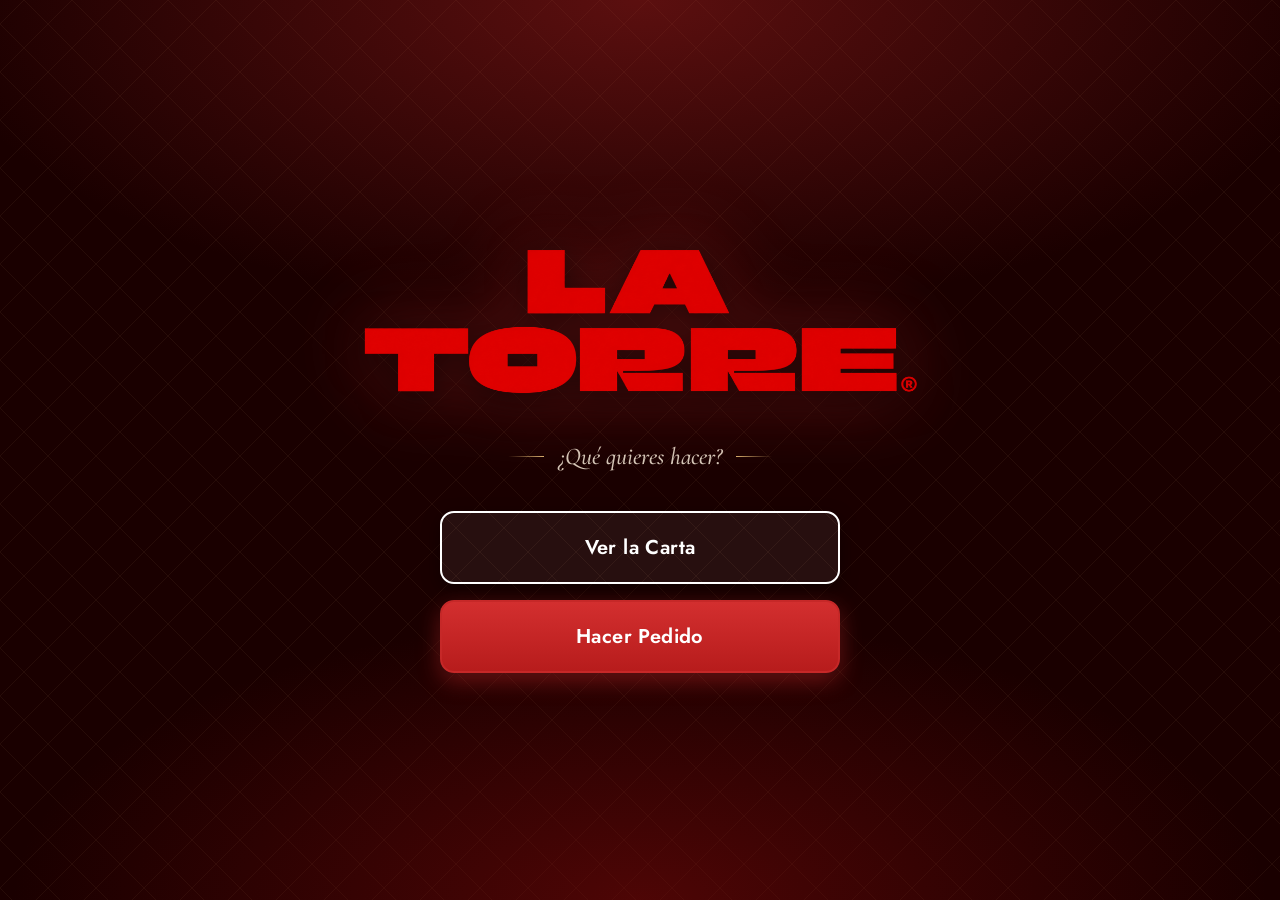
==== commit 3fbcbb12: "Add files via upload" ====
--- a/index.html
+++ b/index.html
@@ -1,1158 +1,154 @@
 <!DOCTYPE html>
-<html lang="en">
+<html lang="es">
 <head>
-    <meta charset="UTF-8">
-    <meta name="viewport" content="width=device-width, initial-scale=1.0">
-    <title>Menu La Torre</title>
-    <link rel="stylesheet" href="style.css">
+  <meta charset="UTF-8">
+  <meta name="viewport" content="width=device-width, initial-scale=1.0">
+  <title>La Torre</title>
+  <link rel="preconnect" href="https://fonts.googleapis.com">
+  <link rel="preconnect" href="https://fonts.gstatic.com" crossorigin>
+  <link href="https://fonts.googleapis.com/css2?family=Cormorant+Garamond:ital,wght@0,600;1,500&family=Jost:wght@400;500;600&display=swap" rel="stylesheet">
+  <style>
+    :root {
+      --fondo: #1a0000;
+      --rojo: #c62828;
+      --crema: #f6ead8;
+      --oro: #d9b26f;
+      --serif: 'Cormorant Garamond', Georgia, serif;
+      --sans: 'Jost', 'Helvetica Neue', sans-serif;
+      --rapido: 0.25s ease;
+      --lento: 0.4s ease;
+    }
+    * { margin: 0; padding: 0; box-sizing: border-box; }
+    ::selection { background: var(--rojo); color: #fff; }
+    html { scrollbar-color: var(--rojo) var(--fondo); scrollbar-width: thin; }
+    ::-webkit-scrollbar { width: 10px; }
+    ::-webkit-scrollbar-track { background: var(--fondo); }
+    ::-webkit-scrollbar-thumb { background: var(--rojo); border-radius: 10px; border: 2px solid var(--fondo); }
+
+    body {
+      min-height: 100vh;
+      display: flex;
+      flex-direction: column;
+      align-items: center;
+      justify-content: center;
+      padding: 30px 20px;
+      font-family: var(--sans);
+      color: var(--crema);
+      background:
+        radial-gradient(ellipse 80% 50% at 50% 0%, rgba(198,40,40,0.38), transparent 70%),
+        radial-gradient(ellipse 70% 45% at 50% 100%, rgba(120,10,10,0.55), transparent 70%),
+        url("data:image/svg+xml,%3Csvg xmlns='http://www.w3.org/2000/svg' width='48' height='48'%3E%3Cpath d='M24 0L48 24L24 48L0 24Z' fill='none' stroke='%23d9b26f' stroke-opacity='.07'/%3E%3C/svg%3E"),
+        var(--fondo);
+    }
+
+    @keyframes aparecer {
+      from { opacity: 0; transform: translateY(14px); }
+      to   { opacity: 1; transform: none; }
+    }
+
+    .logo {
+      width: 100%;
+      max-width: 460px;
+      margin-bottom: 28px;
+      object-fit: contain;
+      filter:
+        drop-shadow(0 6px 18px rgba(0,0,0,0.6))
+        drop-shadow(0 0 36px rgba(198,40,40,0.45));
+      animation: aparecer 0.8s ease backwards;
+    }
+
+    .subtitulo {
+      display: flex;
+      align-items: center;
+      justify-content: center;
+      gap: 14px;
+      font-family: var(--serif);
+      font-style: italic;
+      font-weight: 500;
+      font-size: 24px;
+      color: rgba(246,234,216,0.85);
+      margin-bottom: 40px;
+      animation: aparecer 0.8s ease 0.15s backwards;
+    }
+    .subtitulo::before,
+    .subtitulo::after {
+      content: "";
+      width: 36px;
+      height: 1px;
+    }
+    .subtitulo::before { background: linear-gradient(90deg, transparent, var(--oro)); }
+    .subtitulo::after  { background: linear-gradient(270deg, transparent, var(--oro)); }
+
+    .botones {
+      display: flex;
+      flex-direction: column;
+      gap: 16px;
+      width: 95%;
+      max-width: 340px;
+    }
+
+    .btn {
+      display: flex;
+      align-items: center;
+      justify-content: center;
+      width: 100%;
+      padding: 20px 24px;
+      border-radius: 14px;
+      text-align: center;
+      font-family: var(--sans);
+      font-size: 20px;
+      font-weight: 600;
+      letter-spacing: 0.4px;
+      text-decoration: none;
+      transition: transform var(--rapido), box-shadow var(--lento), background var(--lento), color var(--lento);
+      animation: aparecer 0.8s ease backwards;
+    }
+    .btn:hover { transform: translateY(-3px); }
+    .btn:active { transform: scale(0.97); }
+    .btn:focus-visible { outline: 2px solid var(--oro); outline-offset: 4px; }
+
+    .btn-carta {
+      background: rgba(255,255,255,0.06);
+      color: #fff;
+      border: 2px solid #fff;
+      box-shadow: 0 6px 18px rgba(0,0,0,0.4);
+      animation-delay: 0.3s;
+    }
+    .btn-carta:hover {
+      background: #fff;
+      color: #b71c1c;
+      box-shadow: 0 12px 28px rgba(0,0,0,0.5), 0 0 24px rgba(255,255,255,0.25);
+    }
+
+    .btn-pedido {
+      background: linear-gradient(180deg, #d32f2f, #b71c1c);
+      color: #fff;
+      border: 2px solid #c62828;
+      box-shadow: 0 8px 22px rgba(198,40,40,0.45), 0 2px 4px rgba(0,0,0,0.5);
+      animation-delay: 0.42s;
+    }
+    .btn-pedido:hover {
+      background: linear-gradient(180deg, #e53935, #c62828);
+      box-shadow: 0 12px 30px rgba(198,40,40,0.6), 0 0 26px rgba(198,40,40,0.45);
+    }
+
+    @media (min-width: 600px) {
+      body { padding: 40px 20px; }
+      .logo { max-width: 560px; }
+      .botones { max-width: 400px; }
+    }
+
+    @media (prefers-reduced-motion: reduce) {
+      *, *::before, *::after { animation: none !important; transition: none !important; }
+    }
+  </style>
 </head>
 <body>
-    <form id="pedidoForm">
-      <div class="container">
-        <div class="portada"><img src="portadalatorre.jpg" alt="portada del menu"></div>
-    </div>
-    <h1>Menú</h1>
-
-    <section class="menu-section seccion-cura" style="background: linear-gradient(135deg, #1a0a00, #3d1500); border: 2px solid #ff6a00;">
-
-  <h2 onclick="toggleMenu(this.parentElement.querySelector('.platos') ? this : this)" style="background: transparent; color: #fff; font-size: 26px; letter-spacing: 1px;">
-    🔥🍔 Burger La Cura 🔥
-    <br>
-    <span style="font-size: 13px; background: #c62828; color: #fff; padding: 3px 10px; border-radius: 20px; font-weight: normal; letter-spacing: 0;">⏳ Por tiempo limitado · 13 al 21 de junio</span>
-  </h2>
-
-  <div class="platos" style="display:none; color: #fff;">
-
-    <p style="color: #ffcc80; font-size: 0.88em; margin-bottom: 12px;">🏆 Hamburguesa participante en el <strong>Burger Tour</strong>. ¡Aprovecha antes de que se vaya!</p>
-
-    <button type="button" onclick="var d=document.getElementById('ingredientesCura'); d.style.display=d.style.display==='block'?'none':'block'; this.textContent=d.style.display==='block'?'✕ Cerrar descripción':'� Ver descripción';"
-      style="background:transparent; color:#fff; border:1px solid rgba(255,255,255,0.4); border-radius:20px; padding:6px 16px; font-size:0.8em; cursor:pointer; margin-bottom:12px; letter-spacing:0.5px;">
-      � Ver descripción
-    </button>
-    <div id="ingredientesCura" style="display:none; color:#ddd; font-size:0.82em; line-height:1.8; margin-bottom:12px; border-top:1px solid rgba(255,255,255,0.15); padding-top:10px;">
-      <p style="color:#fff; font-weight:bold; margin:0 0 8px 0;">Una hamburguesa de autor hecha desde cero 🍔✨</p>
-      🥐 Pan artesanal estilo croissant<br>
-      🥩 160 g de carne premium nacional<br>
-      🧄 Mayonesa de ajo negro fermentado en casa<br>
-      🧅 Cebolla caramelizada en cerveza Club Colombia y canela<br>
-      🧀 Queso maduro artesanal<br>
-      🌶️ Crocante de chorizo español<br>
-      🥓 Guanciale curado en casa con miel de piña<br><br>
-      <em>Técnica, sabor y procesos artesanales en cada capa. Una experiencia que une distintas cocinas del mundo en un solo bocado. 🔥</em>
-    </div>
-
-    <div class="item" style="border-bottom:1px solid rgba(255,255,255,0.15);">
-      <div class="item-linea">
-        <label style="color:#fff;"><input type="checkbox" class="check-plato" name="La Cura Para Llevar" value="La Cura - Para llevar" onchange="toggleCantidad(this)"> Para llevar</label>
-        <span style="color:#ff8c42;">$22.000</span>
-        <input type="number" class="cantidad" value="0" min="0" onchange="calcularTotal()" style="background:rgba(255,255,255,0.15);color:#fff;border-color:rgba(255,255,255,0.3);">
-      </div>
-    </div>
-
-    <div class="item" style="border-bottom:1px solid rgba(255,255,255,0.15);">
-      <div class="item-linea">
-        <label style="color:#fff;"><input type="checkbox" class="check-plato" name="La Cura Para Llevar Con Papa" value="La Cura - Para llevar con papa" onchange="toggleCantidad(this)"> Para llevar con papas</label>
-        <span style="color:#ff8c42;">$27.000</span>
-        <input type="number" class="cantidad" value="0" min="0" onchange="calcularTotal()" style="background:rgba(255,255,255,0.15);color:#fff;border-color:rgba(255,255,255,0.3);">
-      </div>
-    </div>
-
-    <div class="item" style="border-bottom:1px solid rgba(255,255,255,0.15);">
-      <div class="item-linea">
-        <label style="color:#fff;"><input type="checkbox" class="check-plato" name="La Cura En Mesa" value="La Cura - Para la mesa" onchange="toggleCantidad(this)"> Para la mesa</label>
-        <span style="color:#ff8c42;">$19.900</span>
-        <input type="number" class="cantidad" value="0" min="0" onchange="calcularTotal()" style="background:rgba(255,255,255,0.15);color:#fff;border-color:rgba(255,255,255,0.3);">
-      </div>
-    </div>
-
-    <div class="item" style="border-bottom:1px solid rgba(255,255,255,0.15);">
-      <div class="item-linea">
-        <label style="color:#fff;"><input type="checkbox" class="check-plato" name="La Cura En Mesa Con Papa" value="La Cura - Para la mesa con papas" onchange="toggleCantidad(this)"> Para la mesa con papas</label>
-        <span style="color:#ff8c42;">$25.000</span>
-        <input type="number" class="cantidad" value="0" min="0" onchange="calcularTotal()" style="background:rgba(255,255,255,0.15);color:#fff;border-color:rgba(255,255,255,0.3);">
-      </div>
-    </div>
-
+  <img src="logolatorre.png" alt="La Torre" class="logo">
+  <p class="subtitulo">¿Qué quieres hacer?</p>
+  <div class="botones">
+    <a href="carta.html" class="btn btn-carta">Ver la Carta</a>
+    <a href="pedidos.html" class="btn btn-pedido">Hacer Pedido</a>
   </div>
-</section>
-
-<section class="menu-section">
-<h2 onclick="toggleMenu(this)">🔥 Pizza Mitad y Mitad</h2>
-<div class="platos" style="display:none;">
-
-<p style="font-size:0.9em; color:#000000;">Solo disponible en tamaño M. El precio corresponde al sabor más caro de las dos mitades.</p>
-
-<!-- Pizza 1 -->
-<div class="mitad">
-<p><strong>🍕 Pizza 1</strong></p>
-<div class="mitad-linea">
-<label>Mitad 1:</label>
-<select id="mitad1a" onchange="calcularMitad(1)">
-<option value="0">-- Selecciona sabor --</option>
-<option value="45000">Burger Pizza</option>
-<option value="45000">Hot Dog Pizza</option>
-<option value="50000">Di Búfala</option>
-<option value="45000">Guanciale</option>
-<option value="43000">Pepperonata</option>
-<option value="46000">Alfredo Pollo y Brócoli</option>
-<option value="55000">Frutti Di Mare</option>
-<option value="47000">Madrileña</option>
-<option value="47000">La torre</option>
-<option value="48000">Filet Mignon</option>
-<option value="46000">Parrilla Argentina</option>
-<option value="45000">Pepperoni Chicken Hot</option>
-<option value="45000">Vendetta</option>
-<option value="45000">Cuatro Quesos</option>
-<option value="38000">Campesina</option>
-<option value="45000">Colombiana</option>
-<option value="38000">Bacon Pepperoni</option>
-<option value="45000">Inca Style</option>
-<option value="45000">Pollo y Jamón</option>
-<option value="40000">Pollo BBQ</option>
-<option value="40000">Costillas BBQ</option>
-<option value="45000">Pollo y Champiñones</option>
-<option value="42000">Pepperoni</option>
-<option value="38000">Napolitana</option>
-<option value="40000">Carnes Frías</option>
-<option value="40000">Mexicana</option>
-<option value="50000">Di Bufala Tradicional</option>
-<option value="40000">Vegetariana</option>
-<option value="45000">Tropical</option>
-<option value="40000">Pizza Hawaiana</option>
-<option value="38000">Veleña</option>
-<option value="40000">Maduro Tocineta</option>
-</select>
-</div>
-<div class="mitad-linea">
-<label>Mitad 2:</label>
-<select id="mitad1b" onchange="calcularMitad(1)">
-<option value="0">-- Selecciona sabor --</option>
-<option value="45000">Burger Pizza</option>
-<option value="45000">Hot Dog Pizza</option>
-<option value="50000">Di Búfala</option>
-<option value="45000">Guanciale</option>
-<option value="43000">Pepperonata</option>
-<option value="46000">Alfredo Pollo y Brócoli</option>
-<option value="55000">Frutti Di Mare</option>
-<option value="47000">Madrileña</option>
-<option value="47000">La torre</option>
-<option value="48000">Filet Mignon</option>
-<option value="46000">Parrilla Argentina</option>
-<option value="45000">Pepperoni Chicken Hot</option>
-<option value="45000">Vendetta</option>
-<option value="45000">Cuatro Quesos</option>
-<option value="38000">Campesina</option>
-<option value="45000">Colombiana</option>
-<option value="38000">Bacon Pepperoni</option>
-<option value="45000">Inca Style</option>
-<option value="45000">Pollo y Jamón</option>
-<option value="40000">Pollo BBQ</option>
-<option value="40000">Costillas BBQ</option>
-<option value="45000">Pollo y Champiñones</option>
-<option value="42000">Pepperoni</option>
-<option value="38000">Napolitana</option>
-<option value="40000">Carnes Frías</option>
-<option value="40000">Mexicana</option>
-<option value="50000">Di Bufala Tradicional</option>
-<option value="40000">Vegetariana</option>
-<option value="45000">Tropical</option>
-<option value="40000">Pizza Hawaiana</option>
-<option value="38000">Veleña</option>
-<option value="40000">Maduro Tocineta</option>
-</select>
-</div>
-<p>Precio: <strong><span id="preciomitad1">$0</span></strong></p>
-</div>
-
-<!-- Pizza 2 -->
-<div class="mitad">
-<p><strong>🍕 Pizza 2</strong></p>
-<div class="mitad-linea">
-<label>Mitad 1:</label>
-<select id="mitad2a" onchange="calcularMitad(2)">
-<option value="0">-- Selecciona sabor --</option>
-<option value="45000">Burger Pizza</option>
-<option value="45000">Hot Dog Pizza</option>
-<option value="50000">Di Búfala</option>
-<option value="45000">Guanciale</option>
-<option value="43000">Pepperonata</option>
-<option value="46000">Alfredo Pollo y Brócoli</option>
-<option value="55000">Frutti Di Mare</option>
-<option value="47000">Madrileña</option>
-<option value="47000">La torre</option>
-<option value="48000">Filet Mignon</option>
-<option value="46000">Parrilla Argentina</option>
-<option value="45000">Pepperoni Chicken Hot</option>
-<option value="45000">Vendetta</option>
-<option value="45000">Cuatro Quesos</option>
-<option value="38000">Campesina</option>
-<option value="45000">Colombiana</option>
-<option value="38000">Bacon Pepperoni</option>
-<option value="45000">Inca Style</option>
-<option value="45000">Pollo y Jamón</option>
-<option value="40000">Pollo BBQ</option>
-<option value="40000">Costillas BBQ</option>
-<option value="45000">Pollo y Champiñones</option>
-<option value="42000">Pepperoni</option>
-<option value="38000">Napolitana</option>
-<option value="40000">Carnes Frías</option>
-<option value="40000">Mexicana</option>
-<option value="50000">Di Bufala Tradicional</option>
-<option value="40000">Vegetariana</option>
-<option value="45000">Tropical</option>
-<option value="40000">Pizza Hawaiana</option>
-<option value="38000">Veleña</option>
-<option value="40000">Maduro Tocineta</option>
-</select>
-</div>
-<div class="mitad-linea">
-<label>Mitad 2:</label>
-<select id="mitad2b" onchange="calcularMitad(2)">
-<option value="0">-- Selecciona sabor --</option>
-<option value="45000">Burger Pizza</option>
-<option value="45000">Hot Dog Pizza</option>
-<option value="50000">Di Búfala</option>
-<option value="45000">Guanciale</option>
-<option value="43000">Pepperonata</option>
-<option value="46000">Alfredo Pollo y Brócoli</option>
-<option value="55000">Frutti Di Mare</option>
-<option value="47000">Madrileña</option>
-<option value="47000">La torre</option>
-<option value="48000">Filet Mignon</option>
-<option value="46000">Parrilla Argentina</option>
-<option value="45000">Pepperoni Chicken Hot</option>
-<option value="45000">Vendetta</option>
-<option value="45000">Cuatro Quesos</option>
-<option value="38000">Campesina</option>
-<option value="45000">Colombiana</option>
-<option value="38000">Bacon Pepperoni</option>
-<option value="45000">Inca Style</option>
-<option value="45000">Pollo y Jamón</option>
-<option value="40000">Pollo BBQ</option>
-<option value="40000">Costillas BBQ</option>
-<option value="45000">Pollo y Champiñones</option>
-<option value="42000">Pepperoni</option>
-<option value="38000">Napolitana</option>
-<option value="40000">Carnes Frías</option>
-<option value="40000">Mexicana</option>
-<option value="50000">Di Bufala Tradicional</option>
-<option value="40000">Vegetariana</option>
-<option value="45000">Tropical</option>
-<option value="40000">Pizza Hawaiana</option>
-<option value="38000">Veleña</option>
-<option value="40000">Maduro Tocineta</option>
-</select>
-</div>
-<p>Precio: <strong><span id="preciomitad2">$0</span></strong></p>
-</div>
-
-<!-- Pizza 3 -->
-<div class="mitad">
-<p><strong>🍕 Pizza 3</strong></p>
-<div class="mitad-linea">
-<label>Mitad 1:</label>
-<select id="mitad3a" onchange="calcularMitad(3)">
-<option value="0">-- Selecciona sabor --</option>
-<option value="45000">Burger Pizza</option>
-<option value="45000">Hot Dog Pizza</option>
-<option value="50000">Di Búfala</option>
-<option value="45000">Guanciale</option>
-<option value="43000">Pepperonata</option>
-<option value="46000">Alfredo Pollo y Brócoli</option>
-<option value="55000">Frutti Di Mare</option>
-<option value="47000">Madrileña</option>
-<option value="47000">La torre</option>
-<option value="48000">Filet Mignon</option>
-<option value="46000">Parrilla Argentina</option>
-<option value="45000">Pepperoni Chicken Hot</option>
-<option value="45000">Vendetta</option>
-<option value="45000">Cuatro Quesos</option>
-<option value="38000">Campesina</option>
-<option value="45000">Colombiana</option>
-<option value="38000">Bacon Pepperoni</option>
-<option value="45000">Inca Style</option>
-<option value="45000">Pollo y Jamón</option>
-<option value="40000">Pollo BBQ</option>
-<option value="40000">Costillas BBQ</option>
-<option value="45000">Pollo y Champiñones</option>
-<option value="42000">Pepperoni</option>
-<option value="38000">Napolitana</option>
-<option value="40000">Carnes Frías</option>
-<option value="40000">Mexicana</option>
-<option value="50000">Di Bufala Tradicional</option>
-<option value="40000">Vegetariana</option>
-<option value="45000">Tropical</option>
-<option value="40000">Pizza Hawaiana</option>
-<option value="38000">Veleña</option>
-<option value="40000">Maduro Tocineta</option>
-</select>
-</div>
-<div class="mitad-linea">
-<label>Mitad 2:</label>
-<select id="mitad3b" onchange="calcularMitad(3)">
-<option value="0">-- Selecciona sabor --</option>
-<option value="45000">Burger Pizza</option>
-<option value="45000">Hot Dog Pizza</option>
-<option value="50000">Di Búfala</option>
-<option value="45000">Guanciale</option>
-<option value="43000">Pepperonata</option>
-<option value="46000">Alfredo Pollo y Brócoli</option>
-<option value="55000">Frutti Di Mare</option>
-<option value="47000">Madrileña</option>
-<option value="47000">La torre</option>
-<option value="48000">Filet Mignon</option>
-<option value="46000">Parrilla Argentina</option>
-<option value="45000">Pepperoni Chicken Hot</option>
-<option value="45000">Vendetta</option>
-<option value="45000">Cuatro Quesos</option>
-<option value="38000">Campesina</option>
-<option value="45000">Colombiana</option>
-<option value="38000">Bacon Pepperoni</option>
-<option value="45000">Inca Style</option>
-<option value="45000">Pollo y Jamón</option>
-<option value="40000">Pollo BBQ</option>
-<option value="40000">Costillas BBQ</option>
-<option value="45000">Pollo y Champiñones</option>
-<option value="42000">Pepperoni</option>
-<option value="38000">Napolitana</option>
-<option value="40000">Carnes Frías</option>
-<option value="40000">Mexicana</option>
-<option value="50000">Di Bufala Tradicional</option>
-<option value="40000">Vegetariana</option>
-<option value="45000">Tropical</option>
-<option value="40000">Pizza Hawaiana</option>
-<option value="38000">Veleña</option>
-<option value="40000">Maduro Tocineta</option>
-</select>
-</div>
-<p>Precio: <strong><span id="preciomitad3">$0</span></strong></p>
-</div>
-
-</div>
-</section>
-
-
-<section class="menu-section">
-<h2 onclick="toggleMenu(this)">🍽️ Entradas</h2>
-<div class="platos" style="display:none;">
-
-<!-- Entrada de pan -->
-<div class="item">
-<div class="item-linea">
-
-<label>
-<input type="checkbox" class="check-plato"
-name="Entrada de Pan"
-value="Entrada de Pan"
-onchange="toggleCantidad(this); toggleDescripcion(this)">
-Entrada de Pan
-</label>
-
-<span>$5.000</span>
-
-<input type="number" class="cantidad"
-name="EntradaPanCantidad"
-value="0" min="0"
-onchange="calcularTotal()">
-
-</div>
-
-<div class="descripcion" style="display:none;">
-Pan artesanal tostado con mantequilla de ajo.
-</div>
-</div>
-
-<!-- Farsa de pizza -->
-<div class="item">
-<div class="item-linea">
-
-<label>
-<input type="checkbox" class="check-plato"
-name="Entrada de Pan"
-value="Entrada de Pan"
-onchange="toggleCantidad(this); toggleDescripcion(this)">
-Farsa de pizza
-</label>
-
-<span>$10.000</span>
-
-<input type="number" class="cantidad"
-name="EntradaPanCantidad"
-value="0" min="0"
-onchange="calcularTotal()">
-
-</div>
-</div>
-
-<!-- Papas francesas -->
-<div class="item">
-<div class="item-linea">
-
-<label>
-<input type="checkbox" class="check-plato"
-name="Entrada de Pan"
-value="Entrada de Pan"
-onchange="toggleCantidad(this); toggleDescripcion(this)">
-Papas francesas
-</label>
-
-<span>$10.000</span>
-
-<input type="number" class="cantidad"
-name="EntradaPanCantidad"
-value="0" min="0"
-onchange="calcularTotal()">
-
-</div>
-</div>
-
-<!-- Bolitas de mozzarella -->
-<div class="item">
-<div class="item-linea">
-
-<label>
-<input type="checkbox" class="check-plato"
-name="Bolitas de Mozzarella"
-value="Bolitas de Mozzarella"
-onchange="toggleCantidad(this); toggleDescripcion(this)">
-Bolitas de Mozzarella
-</label>
-
-<span>$20.000</span>
-
-<input type="number" class="cantidad"
-name="BolitasMozzarellaCantidad"
-value="0" min="0"
-onchange="calcularTotal()">
-
-</div>
-
-<div class="descripcion" style="display:none;">
-Queso mozzarella apanado.
-</div>
-</div>
-
-
-<!-- Focaccia de la casa -->
-<div class="item">
-<div class="item-linea">
-
-<label>
-<input type="checkbox" class="check-plato"
-name="Focaccia de la Casa"
-value="Focaccia de la Casa"
-onchange="toggleCantidad(this); toggleDescripcion(this)">
-Focaccia de la Casa
-</label>
-
-<span>$10.000</span>
-
-<input type="number" class="cantidad"
-name="FocacciaCasaCantidad"
-value="0" min="0"
-onchange="calcularTotal()">
-
-</div>
-
-<div class="descripcion" style="display:none;">
-Pan italiano amasado con tomate deshidratado, albahaca, queso mozzarella, parmesano y orégano.
-</div>
-</div>
-
-<!-- Cazuela de quesos -->
-<div class="item">
-<div class="item-linea">
-
-<label>
-<input type="checkbox" class="check-plato"
-name="Cazuela de Quesos"
-value="Cazuela de Quesos"
-onchange="toggleCantidad(this); toggleDescripcion(this)">
-Cazuela de Quesos ⭐
-</label>
-
-<span>$20.000</span>
-
-<input type="number" class="cantidad"
-name="CazuelaQuesosCantidad"
-value="0" min="0"
-onchange="calcularTotal()">
-
-</div>
-
-<div class="descripcion" style="display:none;">
-Exquisita mezcla de queso mozzarella y di bufala gratinados con tomates cherry frescos. Servida con pan artesanal crujiente.
-</div>
-</div>
-
-<!-- Camarones apanados -->
-<div class="item">
-<div class="item-linea">
-
-<label>
-<input type="checkbox" class="check-plato"
-name="Camarones Apanados"
-value="Camarones Apanados"
-onchange="toggleCantidad(this); toggleDescripcion(this)">
-Camarones Apanados
-</label>
-
-<span>$20.000</span>
-
-<input type="number" class="cantidad"
-name="CamaronesApanadosCantidad"
-value="0" min="0"
-onchange="calcularTotal()">
-
-</div>
-
-<div class="descripcion" style="display:none;">
-Jugosos camarones empanizados y fritos al punto perfecto, servidos con salsa de la casa.
-</div>
-</div>
-
-<!-- Ceviche de camarón -->
-<div class="item">
-<div class="item-linea">
-
-<label>
-<input type="checkbox" class="check-plato"
-name="Ceviche de Camarón"
-value="Ceviche de Camarón"
-onchange="toggleCantidad(this); toggleDescripcion(this)">
-Ceviche de Camarón
-</label>
-
-<span>$20.000</span>
-
-<input type="number" class="cantidad"
-name="CevicheCamaronCantidad"
-value="0" min="0"
-onchange="calcularTotal()">
-
-</div>
-
-<div class="descripcion" style="display:none;">
-Frescos camarones marinados en jugo de limón, mezclados con cebolla ocañera, pimentón, maíz y cilantro, servidos con nuestra salsa golf especial picante y acompañados de tostadas de pan artesanal.
-</div>
-</div>
-</div>
-</section>
-    <section class="menu-section">
-
-<h2 onclick="toggleMenu(this)">🍽️ Platos Fuertes</h2>
-
-<div class="platos" style="display:none;">
-
-<h3>MAR</h3>
-
-<!-- Cazuela Latorre -->
-<div class="item">
-<div class="item-linea">
-
-<label>
-<input type="checkbox" class="check-plato"
-name="Cazuela Latorre"
-value="Cazuela Latorre"
-onchange="toggleCantidad(this); toggleDescripcion(this)">
-Cazuela Latorre
-</label>
-
-<span>$40.000</span>
-
-<input type="number" class="cantidad"
-name="CazuelaLatorreCantidad"
-value="0" min="0"
-onchange="calcularTotal()">
-
-</div>
-
-<div class="descripcion" style="display:none;">
-Deliciosa cazuela de mariscos preparada con salsa napolitana cremosa de la casa, con variedad de mariscos frescos y tiernos. Se cubre con queso mozzarella y parmesano que se gratinan formando una capa crujiente y sabrosa. Acompañada con pan tostado.
-</div>
-
-</div>
-
-<!-- Salmón al limón -->
-<div class="item">
-<div class="item-linea">
-
-<label>
-<input type="checkbox" class="check-plato"
-name="Salmon al Limon"
-value="Salmón al Limón"
-onchange="toggleCantidad(this); toggleDescripcion(this)">
-Salmón al Limón
-</label>
-
-<span>$40.000</span>
-
-<input type="number" class="cantidad"
-name="SalmonLimonCantidad"
-value="0" min="0"
-onchange="calcularTotal()">
-
-</div>
-
-<div class="descripcion" style="display:none;">
-Filete de salmón a la mantequilla de limón al horno sobre una cama de pasta vermicelli en salsa Alfredo. Acompañado de papa francesa o puré y ensalada de temporada.
-</div>
-
-</div>
-
-<!-- Trucha a la parmesana -->
-<div class="item">
-<div class="item-linea">
-
-<label>
-<input type="checkbox" class="check-plato"
-name="Trucha a la Parmesana"
-value="Trucha a la Parmesana"
-onchange="toggleCantidad(this); toggleDescripcion(this)">
-Trucha a la Parmesana
-</label>
-
-<span>$35.000</span>
-
-<input type="number" class="cantidad"
-name="TruchaParmesanaCantidad"
-value="0" min="0"
-onchange="calcularTotal()">
-
-</div>
-
-<div class="descripcion" style="display:none;">
-Trucha al ajillo gratinada con queso mozzarella y parmesano, acompañada de pasta napolitana, papas a la francesa o puré cremoso y ensalada de temporada.
-</div>
-
-</div>
-
-<!-- Arroz Mediterráneo -->
-<div class="item">
-<div class="item-linea">
-
-<label>
-<input type="checkbox" class="check-plato"
-name="Arroz Mediterraneo"
-value="Arroz Mediterráneo"
-onchange="toggleCantidad(this); toggleDescripcion(this)">
-Arroz Mediterráneo
-</label>
-
-<span>$32.000</span>
-
-<input type="number" class="cantidad"
-name="ArrozMediterraneoCantidad"
-value="0" min="0"
-onchange="calcularTotal()">
-
-</div>
-
-<div class="descripcion" style="display:none;">
-Arroz tipo frutti di mare con sabores tradicionales del Mediterráneo. Contiene calamar, pulpo, palmito, camarón y mejillones. Acompañado de papas a la francesa.
-</div>
-
-</div>
-
-<!-- Arroz Marco Polo -->
-<div class="item">
-<div class="item-linea">
-
-<label>
-<input type="checkbox" class="check-plato"
-name="Arroz Marco Polo"
-value="Arroz Marco Polo"
-onchange="toggleCantidad(this); toggleDescripcion(this)">
-Arroz Marco Polo ⭐
-</label>
-
-<span>$28.000</span>
-
-<input type="number" class="cantidad"
-name="ArrozMarcoPoloCantidad"
-value="0" min="0"
-onchange="calcularTotal()">
-
-</div>
-
-<div class="descripcion" style="display:none;">
-Arroz estilo chino con combinación de jamón artesanal, pollo, camarones y raíces chinas, acompañado de papas a la francesa.
-</div>
-</div>
-</div>
-</section>
-   
-<section class="menu-section">
-<h2 onclick="toggleMenu(this)">🍝 Lasagnas</h2>
-
-<div class="platos" style="display:none;">
-<p>Todas nuestras lasagnas se preparan con láminas de pasta artesanal, salsa de la casa y mezcla de queso mozzarella y parmesano gratinado.</p>
-
-<div class="item"><div class="item-linea"><label><input type="checkbox" class="check-plato" name="Lasagna Latorre" value="Lasagna Latorre" onchange="toggleCantidad(this);toggleDescripcion(this)">Latorre</label><span>$32.000</span><input type="number" class="cantidad" name="LatorreCantidad" value="0" min="0" onchange="calcularTotal()"></div><div class="descripcion" style="display:none;">Jamón de lomo de cerdo artesanal, roast beef, tocineta, maíz tierno y camarones entre capas de pasta y queso gratinado.</div></div>
-
-<div class="item"><div class="item-linea"><label><input type="checkbox" class="check-plato" name="Lasagna Stroganoff" value="Lasagna Stroganoff" onchange="toggleCantidad(this);toggleDescripcion(this)">Stroganoff</label><span>$30.000</span><input type="number" class="cantidad" name="StroganoffCantidad" value="0" min="0" onchange="calcularTotal()"></div><div class="descripcion" style="display:none;">Lomo de res y champiñones en cremosa salsa con vino tinto y demi-glace entre capas de pasta y queso gratinado.</div></div>
-
-<div class="item"><div class="item-linea"><label><input type="checkbox" class="check-plato" name="Lasagna Frutti di Mare" value="Lasagna Frutti di Mare" onchange="toggleCantidad(this);toggleDescripcion(this)">Frutti di Mare</label><span>$33.000</span><input type="number" class="cantidad" name="FruttiDiMareCantidad" value="0" min="0" onchange="calcularTotal()"></div><div class="descripcion" style="display:none;">Pulpo, calamar, palmito de cangrejo, camarones y mejillones en salsa pomodoro cremosa.</div></div>
-
-<div class="item"><div class="item-linea"><label><input type="checkbox" class="check-plato" name="Lasagna Pollo Champiñones" value="Lasagna Pollo Champiñones" onchange="toggleCantidad(this);toggleDescripcion(this)">Pollo y Champiñones</label><span>$27.000</span><input type="number" class="cantidad" name="PolloChampiñonesCantidad" value="0" min="0" onchange="calcularTotal()"></div><div class="descripcion" style="display:none;">Trozos de pollo y champiñones laminados en cremosa salsa Alfredo.</div></div>
-
-<div class="item"><div class="item-linea"><label><input type="checkbox" class="check-plato" name="Lasagna Bolognesa" value="Lasagna Bolognesa" onchange="toggleCantidad(this);toggleDescripcion(this)">Bolognesa</label><span>$27.000</span><input type="number" class="cantidad" name="BolognesaCantidad" value="0" min="0" onchange="calcularTotal()"></div><div class="descripcion" style="display:none;">Carne molida de res y cerdo cocinada lentamente en salsa napolitana con hierbas.</div></div>
-
-<div class="item"><div class="item-linea"><label><input type="checkbox" class="check-plato" name="Lasagna Alfredo Pollo Brocoli" value="Lasagna Alfredo Pollo Brocoli" onchange="toggleCantidad(this);toggleDescripcion(this)">Alfredo Pollo y Brócoli ⭐</label><span>$28.000</span><input type="number" class="cantidad" name="AlfredoBrocoliCantidad" value="0" min="0" onchange="calcularTotal()"></div><div class="descripcion" style="display:none;">Trozos de pollo y brócoli en suave salsa Alfredo entre capas de pasta y queso gratinado.</div></div>
-
-<div class="item"><div class="item-linea"><label><input type="checkbox" class="check-plato" name="Lasagna Mixta" value="Lasagna Mixta" onchange="toggleCantidad(this);toggleDescripcion(this)">Lasagna Mixta</label><span>$28.000</span><input type="number" class="cantidad" name="MixtaCantidad" value="0" min="0" onchange="calcularTotal()"></div><div class="descripcion" style="display:none;">Roast beef y pollo en salsa pomodoro cremosa con abundante queso gratinado.</div></div>
-
-<div class="item"><div class="item-linea"><label><input type="checkbox" class="check-plato" name="Lasagna Vegetariana" value="Lasagna Vegetariana" onchange="toggleCantidad(this);toggleDescripcion(this)">Lasagna Vegetariana</label><span>$27.000</span><input type="number" class="cantidad" name="VegetarianaCantidad" value="0" min="0" onchange="calcularTotal()"></div><div class="descripcion" style="display:none;">Champiñones, aceitunas, brócoli, pimentón, cebolla y maíz entre capas de pasta y queso gratinado.</div></div>
-
-<div class="item"><div class="item-linea"><label><input type="checkbox" class="check-plato" name="Pollo Carbonara" value="Pollo Carbonara" onchange="toggleCantidad(this);toggleDescripcion(this)">Pollo Carbonara ⭐</label><span>$28.000</span><input type="number" class="cantidad" name="CarbonaraCantidad" value="0" min="0" onchange="calcularTotal()"></div><div class="descripcion" style="display:none;">Pollo y tocineta en salsa carbonara con yema de huevo, parmesano y crema de leche.</div></div>
-
-</div>
-</section>
-
-    <section class="menu-section"><h2 onclick="toggleMenu(this)">🍝 Pastas</h2>
-<div class="platos" style="display:none;">
-<p>Vermicelli, Fettuccine y Penne en salsas artesanales, desde Alfredo hasta Pomodoro. Incluye pan artesanal (agranda tu porción de pan por $2.000).</p>
-
-<div class="item"><div class="item-linea"><label><input type="checkbox" class="check-plato" name="Pasta Frutti di Mare" value="Pasta Frutti di Mare" onchange="toggleCantidad(this);toggleDescripcion(this)">Frutti di Mare</label><span>$30.000</span><input type="number" class="cantidad" name="FruttiDiMarePastaCantidad" value="0" min="0" onchange="calcularTotal()"></div><div class="descripcion" style="display:none;">Pulpo, calamar, palmitos de cangrejo, camarones y mejillones en salsa pomodoro cremosa.</div></div>
-
-<div class="item"><div class="item-linea"><label><input type="checkbox" class="check-plato" name="Pasta Peruanas" value="Pasta Peruanas" onchange="toggleCantidad(this);toggleDescripcion(this)">Pastas Peruanas</label><span>$28.000</span><input type="number" class="cantidad" name="PastasPeruanasCantidad" value="0" min="0" onchange="calcularTotal()"></div><div class="descripcion" style="display:none;">Lomito de res o cerdo salteado con pimentón, cebolla y tomate en salsa soya con toque picante.</div></div>
-
-<div class="item"><div class="item-linea"><label><input type="checkbox" class="check-plato" name="Pasta Mixta" value="Pasta Mixta" onchange="toggleCantidad(this);toggleDescripcion(this)">Mixta</label><span>$25.000</span><input type="number" class="cantidad" name="MixtaPastaCantidad" value="0" min="0" onchange="calcularTotal()"></div><div class="descripcion" style="display:none;">Láminas de roast beef y pollo en salsa pomodoro cremosa.</div></div>
-
-<div class="item"><div class="item-linea"><label><input type="checkbox" class="check-plato" name="Pasta Vegetariana" value="Pasta Vegetariana" onchange="toggleCantidad(this);toggleDescripcion(this)">Vegetariana</label><span>$25.000</span><input type="number" class="cantidad" name="VegetarianaPastaCantidad" value="0" min="0" onchange="calcularTotal()"></div><div class="descripcion" style="display:none;">Champiñón, aceitunas, brócoli, pimentón, cebolla y maíz en salsa Alfredo o pomodoro.</div></div>
-
-<div class="item"><div class="item-linea"><label><input type="checkbox" class="check-plato" name="Pasta Pollo" value="Pasta Pollo" onchange="toggleCantidad(this);toggleDescripcion(this)">Pollo</label><span>$25.000</span><input type="number" class="cantidad" name="PolloPastaCantidad" value="0" min="0" onchange="calcularTotal()"></div><div class="descripcion" style="display:none;">Trozos de pollo cocinados en mirepoix con finas hierbas en salsa pomodoro cremada o Alfredo.</div></div>
-
-<div class="item"><div class="item-linea"><label><input type="checkbox" class="check-plato" name="Pasta Pollo Champiñones" value="Pasta Pollo Champiñones" onchange="toggleCantidad(this);toggleDescripcion(this)">Pollo Champiñones</label><span>$26.000</span><input type="number" class="cantidad" name="PolloChampiñonesPastaCantidad" value="0" min="0" onchange="calcularTotal()"></div><div class="descripcion" style="display:none;">Pollo y champiñones laminados en salsa Alfredo.</div></div>
-
-<div class="item"><div class="item-linea"><label><input type="checkbox" class="check-plato" name="Pasta Carbonara Guanciale" value="Pasta Carbonara Guanciale" onchange="toggleCantidad(this);toggleDescripcion(this)">Carbonara con Guanciale ⭐</label><span>$32.000</span><input type="number" class="cantidad" name="CarbonaraGuancialeCantidad" value="0" min="0" onchange="calcularTotal()"></div><div class="descripcion" style="display:none;">Receta tradicional italiana con guanciale curado, yema de huevo y queso parmesano.</div></div>
-
-<div class="item"><div class="item-linea"><label><input type="checkbox" class="check-plato" name="Pasta Carbonara Tocineta" value="Pasta Carbonara Tocineta" onchange="toggleCantidad(this);toggleDescripcion(this)">Carbonara con Tocineta</label><span>$26.000</span><input type="number" class="cantidad" name="CarbonaraTocinetaCantidad" value="0" min="0" onchange="calcularTotal()"></div><div class="descripcion" style="display:none;">Yema de huevo, parmesano y crema de leche con tocineta.</div></div>
-
-  <div class="item"><div class="item-linea"><label><input type="checkbox" class="check-plato" name="Pasta Amatriciana" value="Pasta Amatriciana" onchange="toggleCantidad(this);toggleDescripcion(this)">Amatriciana</label><span>$25.000</span><input type="number" class="cantidad" name="AmatricianaCantidad" value="0" min="0" onchange="calcularTotal()"></div><div class="descripcion" style="display:none;">Tocineta ahumada, salsa pomodoro con un toque picante y albahaca.</div></div>
-
-<div class="item"><div class="item-linea"><label><input type="checkbox" class="check-plato" name="Pasta Bolognesa" value="Pasta Bolognesa" onchange="toggleCantidad(this);toggleDescripcion(this)">Bolognesa</label><span>$25.000</span><input type="number" class="cantidad" name="BolognesaPastaCantidad" value="0" min="0" onchange="calcularTotal()"></div><div class="descripcion" style="display:none;">Carne molida de res y cerdo en cocción lenta en salsa napolitana.</div></div>
-
-<div class="item"><div class="item-linea"><label><input type="checkbox" class="check-plato" name="Pasta Arrabiata" value="Pasta Arrabiata" onchange="toggleCantidad(this);toggleDescripcion(this)">Arrabiata</label><span>$20.000</span><input type="number" class="cantidad" name="ArrabiataCantidad" value="0" min="0" onchange="calcularTotal()"></div><div class="descripcion" style="display:none;">Tomate cherry confitado con ajo y albahaca con toque picante.</div></div>
-
-<div class="item"><div class="item-linea"><label><input type="checkbox" class="check-plato" name="Pasta Alfredo Pollo Brocoli" value="Pasta Alfredo Pollo Brocoli" onchange="toggleCantidad(this);toggleDescripcion(this)">Alfredo Pollo y Brócoli</label><span>$27.000</span><input type="number" class="cantidad" name="AlfredoPolloBrocoliCantidad" value="0" min="0" onchange="calcularTotal()"></div><div class="descripcion" style="display:none;">Trozos de pollo laminado y brócoli en suave salsa Alfredo.</div></div>
-
-<div class="item"><div class="item-linea"><label><input type="checkbox" class="check-plato" name="Pasta Cuatro Quesos" value="Pasta Cuatro Quesos" onchange="toggleCantidad(this);toggleDescripcion(this)">Cuatro Quesos</label><span>$27.000</span><input type="number" class="cantidad" name="CuatroQuesosCantidad" value="0" min="0" onchange="calcularTotal()"></div><div class="descripcion" style="display:none;">Salsa de quesos fundidos en crema de leche y mantequilla (mozzarella, parmesano, ibérico y gouda).</div></div>
-
-<div class="item"><div class="item-linea"><label><input type="checkbox" class="check-plato" name="Pasta MacCheese" value="Pasta MacCheese" onchange="toggleCantidad(this);toggleDescripcion(this)">Mac & Cheese</label><span>$25.000</span><input type="number" class="cantidad" name="MacCheeseCantidad" value="0" min="0" onchange="calcularTotal()"></div><div class="descripcion" style="display:none;">Macarrones en salsa cheddar y mozzarella con papas chips y tocineta crujiente.</div></div>
-
-<div class="item"><div class="item-linea"><label><input type="checkbox" class="check-plato" name="Pasta Latorre" value="Pasta Latorre" onchange="toggleCantidad(this);toggleDescripcion(this)">Latorre ⭐</label><span>$28.000</span><input type="number" class="cantidad" name="LatorreCantidad" value="0" min="0" onchange="calcularTotal()"></div><div class="descripcion" style="display:none;">Jamón de lomo de cerdo artesanal, roast beef, tocineta, maíz y camarones.</div></div>
-
-<div class="item"><div class="item-linea"><label><input type="checkbox" class="check-plato" name="Pasta Pollo Alcaparrado" value="Pasta Pollo Alcaparrado" onchange="toggleCantidad(this);toggleDescripcion(this)">Pollo Alcaparrado</label><span>$25.000</span><input type="number" class="cantidad" name="PolloAlcaparradoCantidad" value="0" min="0" onchange="calcularTotal()"></div><div class="descripcion" style="display:none;">Pollo en salsa criolla de alcaparras y cerveza con toque casero.</div></div>
-
-<div class="item"><div class="item-linea"><label><input type="checkbox" class="check-plato" name="Pasta Stroganoff" value="Pasta Stroganoff" onchange="toggleCantidad(this);toggleDescripcion(this)">Stroganoff</label><span>$27.000</span><input type="number" class="cantidad" name="StroganoffCantidad" value="0" min="0" onchange="calcularTotal()"></div><div class="descripcion" style="display:none;">Lomito de res y champiñones en crema de leche, vino tinto y demi-glace.</div></div>
-
-<div class="item"><div class="item-linea"><label><input type="checkbox" class="check-plato" name="Pasta GamberettiHot" value="Pasta GamberettiHot" onchange="toggleCantidad(this);toggleDescripcion(this)">Gamberetti Hot</label><span>$28.000</span><input type="number" class="cantidad" name="GamberettiHotCantidad" value="0" min="0" onchange="calcularTotal()"></div><div class="descripcion" style="display:none;">Camarones en salsa pomodoro cremosa con toque picante.</div></div>
-
-</div></section>
-
-    <div class="menu-seccion"><h3 onclick="toggleMenu(this)">🍕 Pizzas</h3><div class="menu-contenido">
-
-<div class="item"><div class="item-linea"><label><input type="checkbox" class="check-plato" name="Burger Pizza" value="Burger Pizza" onchange="toggleCantidad(this);toggleDescripcion(this)">Burger Pizza ⭐</label><select class="tamano" onchange="calcularTotal()"><option value="28000">S $28.000</option><option value="45000">M $45.000</option></select><input type="number" class="cantidad" name="BurgerPizzaCantidad" value="0" min="0" onchange="calcularTotal()"></div><div class="descripcion" style="display:none;">Carne de hamburguesa, tocineta, cebolla caramelizada acompañada de salsa de la casa.</div></div>
-
-<div class="item"><div class="item-linea"><label><input type="checkbox" class="check-plato" name="Hot Dog Pizza" value="Hot Dog Pizza" onchange="toggleCantidad(this);toggleDescripcion(this)">Hot Dog Pizza</label><select class="tamano" onchange="calcularTotal()"><option value="28000">S $28.000</option><option value="45000">M $45.000</option></select><input type="number" class="cantidad" name="HotDogPizzaCantidad" value="0" min="0" onchange="calcularTotal()"></div><div class="descripcion" style="display:none;">Salchicha americana, pollo cremoso, huevo de codorniz, queso cheddar, papa ripio y piña miel mostaza.</div></div>
-
-<div class="item"><div class="item-linea"><label><input type="checkbox" class="check-plato" name="Di Bufala Autor" value="Di Bufala Autor" onchange="toggleCantidad(this);toggleDescripcion(this)">Di Búfala ⭐</label><select class="tamano" onchange="calcularTotal()"><option value="30000">S $30.000</option><option value="50000">M $50.000</option></select><input type="number" class="cantidad" name="DiBufalaAutorCantidad" value="0" min="0" onchange="calcularTotal()"></div><div class="descripcion" style="display:none;">Mozzarella de búfala, tomate confitado y champiñones París.</div></div>
-
-<div class="item"><div class="item-linea"><label><input type="checkbox" class="check-plato" name="Guanciale" value="Guanciale" onchange="toggleCantidad(this);toggleDescripcion(this)">Guanciale</label><select class="tamano" onchange="calcularTotal()"><option value="28000">S $28.000</option><option value="45000">M $45.000</option></select><input type="number" class="cantidad" name="GuancialeCantidad" value="0" min="0" onchange="calcularTotal()"></div><div class="descripcion" style="display:none;">Tocineta italiana artesanal (guanciale), queso parmesano y cebolla ocañera caramelizada en vino de corozo y Malbec.</div></div>
-
-<div class="item"><div class="item-linea"><label><input type="checkbox" class="check-plato" name="Pepperonata" value="Pepperonata" onchange="toggleCantidad(this);toggleDescripcion(this)">Pepperonata</label><select class="tamano" onchange="calcularTotal()"><option value="25000">S $25.000</option><option value="43000">M $43.000</option></select><input type="number" class="cantidad" name="PepperonataCantidad" value="0" min="0" onchange="calcularTotal()"></div><div class="descripcion" style="display:none;">Pepperoni madurado, pimentón, cebolla roja y aceitunas negras.</div></div>
-
-<div class="item"><div class="item-linea"><label><input type="checkbox" class="check-plato" name="Alfredo Pollo y Brocoli" value="Alfredo Pollo y Brocoli" onchange="toggleCantidad(this);toggleDescripcion(this)">Alfredo Pollo y Brócoli</label><select class="tamano" onchange="calcularTotal()"><option value="27000">S $27.000</option><option value="46000">M $46.000</option></select><input type="number" class="cantidad" name="AlfredoPolloBrocoliCantidad" value="0" min="0" onchange="calcularTotal()"></div><div class="descripcion" style="display:none;">Trozos de pollo y brócoli en suave salsa Alfredo.</div></div>
-
-<div class="item"><div class="item-linea"><label><input type="checkbox" class="check-plato" name="Frutti Di Mare" value="Frutti Di Mare" onchange="toggleCantidad(this);toggleDescripcion(this)">Frutti Di Mare</label><select class="tamano" onchange="calcularTotal()"><option value="35000">S $35.000</option><option value="55000">M $55.000</option></select><input type="number" class="cantidad" name="FruttiDiMareCantidad" value="0" min="0" onchange="calcularTotal()"></div><div class="descripcion" style="display:none;">Pulpo, calamar, palmitos de cangrejo, camarones y mejillones en salsa pomodoro cremosa.</div></div>
-
-<div class="item"><div class="item-linea"><label><input type="checkbox" class="check-plato" name="Madrileña" value="Madrileña" onchange="toggleCantidad(this);toggleDescripcion(this)">Madrileña</label><select class="tamano" onchange="calcularTotal()"><option value="30000">S $30.000</option><option value="47000">M $47.000</option></select><input type="number" class="cantidad" name="MadrilenaCantidad" value="0" min="0" onchange="calcularTotal()"></div><div class="descripcion" style="display:none;">Jamón serrano, chorizo español y pepperoni madurado.</div></div>
-
-<div class="item"><div class="item-linea"><label><input type="checkbox" class="check-plato" name="Latorre" value="Latorre" onchange="toggleCantidad(this);toggleDescripcion(this)">Latorre</label><select class="tamano" onchange="calcularTotal()"><option value="30000">S $30.000</option><option value="47000">M $47.000</option></select><input type="number" class="cantidad" name="LatorreCantidad" value="0" min="0" onchange="calcularTotal()"></div><div class="descripcion" style="display:none;">Jamón artesanal, roast beef, tocineta ahumada, camarones, maíz y pimentón.</div></div>
-
-<div class="item"><div class="item-linea"><label><input type="checkbox" class="check-plato" name="Filet Mignon" value="Filet Mignon" onchange="toggleCantidad(this);toggleDescripcion(this)">Filet Mignon</label><select class="tamano" onchange="calcularTotal()"><option value="30000">S $30.000</option><option value="48000">M $48.000</option></select><input type="number" class="cantidad" name="FiletMignonCantidad" value="0" min="0" onchange="calcularTotal()"></div><div class="descripcion" style="display:none;">Lomito fino en julianas en salsa de vino tinto y champiñones.</div></div>
-
-<div class="item"><div class="item-linea"><label><input type="checkbox" class="check-plato" name="Parrilla Argentina" value="Parrilla Argentina" onchange="toggleCantidad(this);toggleDescripcion(this)">Parrilla Argentina</label><select class="tamano" onchange="calcularTotal()"><option value="28000">S $28.000</option><option value="46000">M $46.000</option></select><input type="number" class="cantidad" name="ParrillaArgentinaCantidad" value="0" min="0" onchange="calcularTotal()"></div><div class="descripcion" style="display:none;">Lomo de res, lomo de cerdo y chorizo salteado con chimichurri, cebolla y pimentón.</div></div>
-
-<div class="item"><div class="item-linea"><label><input type="checkbox" class="check-plato" name="Pepperoni Chicken Hot" value="Pepperoni Chicken Hot" onchange="toggleCantidad(this);toggleDescripcion(this)">Pepperoni Chicken Hot</label><select class="tamano" onchange="calcularTotal()"><option value="26000">S $26.000</option><option value="45000">M $45.000</option></select><input type="number" class="cantidad" name="PepperoniChickenHotCantidad" value="0" min="0" onchange="calcularTotal()"></div><div class="descripcion" style="display:none;">Láminas de pepperoni picante y pollo enchilado.</div></div>
-
-<div class="item"><div class="item-linea"><label><input type="checkbox" class="check-plato" name="Vendetta" value="Vendetta" onchange="toggleCantidad(this);toggleDescripcion(this)">Vendetta</label><select class="tamano" onchange="calcularTotal()"><option value="28000">S $28.000</option><option value="45000">M $45.000</option></select><input type="number" class="cantidad" name="VendettaCantidad" value="0" min="0" onchange="calcularTotal()"></div><div class="descripcion" style="display:none;">Carne a la boloñesa, tocineta ahumada y champiñones frescos.</div></div>
-
-<div class="item"><div class="item-linea"><label><input type="checkbox" class="check-plato" name="Cuatro Quesos" value="Cuatro Quesos" onchange="toggleCantidad(this);toggleDescripcion(this)">Cuatro Quesos</label><select class="tamano" onchange="calcularTotal()"><option value="27000">S $27.000</option><option value="45000">M $45.000</option></select><input type="number" class="cantidad" name="CuatroQuesosCantidad" value="0" min="0" onchange="calcularTotal()"></div><div class="descripcion" style="display:none;">Mozzarella, parmesano, ibérico y gouda.</div></div>
-
-<div class="item"><div class="item-linea"><label><input type="checkbox" class="check-plato" name="Campesina" value="Campesina" onchange="toggleCantidad(this);toggleDescripcion(this)">Campesina</label><select class="tamano" onchange="calcularTotal()"><option value="25000">S $25.000</option><option value="38000">M $38.000</option></select><input type="number" class="cantidad" name="CampesinaCantidad" value="0" min="0" onchange="calcularTotal()"></div><div class="descripcion" style="display:none;">Láminas de pollo, maíz, pimentón y cebolla roja.</div></div>
-
-<div class="item"><div class="item-linea"><label><input type="checkbox" class="check-plato" name="Colombiana" value="Colombiana" onchange="toggleCantidad(this);toggleDescripcion(this)">Colombiana</label><select class="tamano" onchange="calcularTotal()"><option value="25000">S $25.000</option><option value="45000">M $45.000</option></select><input type="number" class="cantidad" name="ColombianaCantidad" value="0" min="0" onchange="calcularTotal()"></div><div class="descripcion" style="display:none;">Carne de res desmechada, chorizo santa rosano, hogao y maíz.</div></div>
-
-<div class="item"><div class="item-linea"><label><input type="checkbox" class="check-plato" name="Bacon Pepperoni" value="Bacon Pepperoni" onchange="toggleCantidad(this);toggleDescripcion(this)">Bacon Pepperoni</label><select class="tamano" onchange="calcularTotal()"><option value="23000">S $23.000</option><option value="38000">M $38.000</option></select><input type="number" class="cantidad" name="BaconPepperoniCantidad" value="0" min="0" onchange="calcularTotal()"></div><div class="descripcion" style="display:none;">Pepperoni madurado y tocineta ahumada.</div></div>
-
-<div class="item"><div class="item-linea"><label><input type="checkbox" class="check-plato" name="Inca Style" value="Inca Style" onchange="toggleCantidad(this);toggleDescripcion(this)">Inca Style</label><select class="tamano" onchange="calcularTotal()"><option value="28000">S $28.000</option><option value="45000">M $45.000</option></select><input type="number" class="cantidad" name="IncaStyleCantidad" value="0" min="0" onchange="calcularTotal()"></div><div class="descripcion" style="display:none;"></div></div>
-
-<div class="item"><div class="item-linea"><label><input type="checkbox" class="check-plato" name="Pollo y Jamon Pizza" value="Pollo y Jamon Pizza" onchange="toggleCantidad(this);toggleDescripcion(this)">Pollo y Jamón</label><select class="tamano" onchange="calcularTotal()"><option value="28000">S $28.000</option><option value="45000">M $45.000</option></select><input type="number" class="cantidad" name="PolloJamonPizzaCantidad" value="0" min="0" onchange="calcularTotal()"></div><div class="descripcion" style="display:none;"></div></div>
-
-<div class="item"><div class="item-linea"><label><input type="checkbox" class="check-plato" name="Pollo BBQ Pizza" value="Pollo BBQ Pizza" onchange="toggleCantidad(this);toggleDescripcion(this)">Pollo BBQ</label><select class="tamano" onchange="calcularTotal()"><option value="24000">S $24.000</option><option value="40000">M $40.000</option></select><input type="number" class="cantidad" name="PolloBBQCantidad" value="0" min="0" onchange="calcularTotal()"></div><div class="descripcion" style="display:none;"></div></div>
-
-<div class="item"><div class="item-linea"><label><input type="checkbox" class="check-plato" name="Costillas BBQ Pizza" value="Costillas BBQ Pizza" onchange="toggleCantidad(this);toggleDescripcion(this)">Costillas BBQ</label><select class="tamano" onchange="calcularTotal()"><option value="26000">S $26.000</option><option value="40000">M $40.000</option></select><input type="number" class="cantidad" name="CostillasBBQCantidad" value="0" min="0" onchange="calcularTotal()"></div><div class="descripcion" style="display:none;"></div></div>
-
-</div></div>
-</div></div>
-
-    <div class="menu-seccion"><h3 onclick="toggleMenu(this)">🍕 Pizzas Tradicionales</h3><div class="menu-contenido">
-
-<div class="item"><div class="item-linea"><label><input type="checkbox" class="check-plato" name="Pollo y Champiñones" value="Pollo y Champiñones" onchange="toggleCantidad(this);toggleDescripcion(this)">Pollo y Champiñones</label><select class="tamano" onchange="calcularTotal()"><option value="28000">S $28.000</option><option value="45000">M $45.000</option></select><input type="number" class="cantidad" name="PolloChampinonesCantidad" value="0" min="0" onchange="calcularTotal()"></div><div class="descripcion" style="display:none;">Láminas de pollo a las finas hierbas con champiñones París.</div></div>
-
-<div class="item"><div class="item-linea"><label><input type="checkbox" class="check-plato" name="Pepperoni" value="Pepperoni" onchange="toggleCantidad(this);toggleDescripcion(this)">Pepperoni</label><select class="tamano" onchange="calcularTotal()"><option value="24000">S $24.000</option><option value="42000">M $42.000</option></select><input type="number" class="cantidad" name="PepperoniCantidad" value="0" min="0" onchange="calcularTotal()"></div><div class="descripcion" style="display:none;">Láminas de pepperoni madurado.</div></div>
-
-<div class="item"><div class="item-linea"><label><input type="checkbox" class="check-plato" name="Napolitana" value="Napolitana" onchange="toggleCantidad(this);toggleDescripcion(this)">Napolitana</label><select class="tamano" onchange="calcularTotal()"><option value="23000">S $23.000</option><option value="38000">M $38.000</option></select><input type="number" class="cantidad" name="NapolitanaCantidad" value="0" min="0" onchange="calcularTotal()"></div><div class="descripcion" style="display:none;">Rodajas de tomate, orégano y albahaca.</div></div>
-
-<div class="item"><div class="item-linea"><label><input type="checkbox" class="check-plato" name="Carnes Frias" value="Carnes Frias" onchange="toggleCantidad(this);toggleDescripcion(this)">Carnes Frías</label><select class="tamano" onchange="calcularTotal()"><option value="24000">S $24.000</option><option value="40000">M $40.000</option></select><input type="number" class="cantidad" name="CarnesFriasCantidad" value="0" min="0" onchange="calcularTotal()"></div><div class="descripcion" style="display:none;">Salchicha americana, tocineta ahumada y jamón ahumado.</div></div>
-
-<div class="item"><div class="item-linea"><label><input type="checkbox" class="check-plato" name="Mexicana" value="Mexicana" onchange="toggleCantidad(this);toggleDescripcion(this)">Mexicana</label><select class="tamano" onchange="calcularTotal()"><option value="26000">S $26.000</option><option value="40000">M $40.000</option></select><input type="number" class="cantidad" name="MexicanaCantidad" value="0" min="0" onchange="calcularTotal()"></div><div class="descripcion" style="display:none;">Pico de gallo, maíz, cilantro y carne al pastor.</div></div>
-
-<div class="item"><div class="item-linea"><label><input type="checkbox" class="check-plato" name="Di Bufala Tradicional" value="Di Bufala Tradicional" onchange="toggleCantidad(this);toggleDescripcion(this)">Di Bufala</label><select class="tamano" onchange="calcularTotal()"><option value="30000">S $30.000</option><option value="50000">M $50.000</option></select><input type="number" class="cantidad" name="DiBufalaTradicionalCantidad" value="0" min="0" onchange="calcularTotal()"></div><div class="descripcion" style="display:none;">Mozzarella de búfala, tomate confitado y champiñones París.</div></div>
-
-<div class="item"><div class="item-linea"><label><input type="checkbox" class="check-plato" name="Vegetariana" value="Vegetariana" onchange="toggleCantidad(this);toggleDescripcion(this)">Vegetariana</label><select class="tamano" onchange="calcularTotal()"><option value="26000">S $26.000</option><option value="40000">M $40.000</option></select><input type="number" class="cantidad" name="VegetarianaCantidad" value="0" min="0" onchange="calcularTotal()"></div><div class="descripcion" style="display:none;">Champiñón, aceitunas, brócoli, pimentón, cebolla y maíz en salsa Alfredo o pomodoro.</div></div>
-
-</div></div>
-
-<div class="menu-seccion"><h3 onclick="toggleMenu(this)">🍕 Pizzas Dulces</h3><div class="menu-contenido">
-
-<div class="item"><div class="item-linea"><label><input type="checkbox" class="check-plato" name="Tropical Dulce" value="Tropical Dulce" onchange="toggleCantidad(this);toggleDescripcion(this)">Tropical</label><select class="tamano" onchange="calcularTotal()"><option value="28000">S $28.000</option><option value="45000">M $45.000</option></select><input type="number" class="cantidad" name="TropicalCantidad" value="0" min="0" onchange="calcularTotal()"></div><div class="descripcion" style="display:none;">Durazno, cereza, uvas pasas, piña, manzana y pera confitada.</div></div>
-
-<div class="item"><div class="item-linea"><label><input type="checkbox" class="check-plato" name="Pizza Hawaiana Dulce" value="Pizza Hawaiana Dulce" onchange="toggleCantidad(this);toggleDescripcion(this)">Pizza Hawaiana</label><select class="tamano" onchange="calcularTotal()"><option value="24000">S $24.000</option><option value="40000">M $40.000</option></select><input type="number" class="cantidad" name="HawaianaDulceCantidad" value="0" min="0" onchange="calcularTotal()"></div><div class="descripcion" style="display:none;">Jamón ahumado y piña confitada.</div></div>
-
-<div class="item"><div class="item-linea"><label><input type="checkbox" class="check-plato" name="Veleña" value="Veleña" onchange="toggleCantidad(this);toggleDescripcion(this)">Veleña</label><select class="tamano" onchange="calcularTotal()"><option value="23000">S $23.000</option><option value="38000">M $38.000</option></select><input type="number" class="cantidad" name="VelenaCantidad" value="0" min="0" onchange="calcularTotal()"></div><div class="descripcion" style="display:none;">Queso mozzarella y bocadillo veleño.</div></div>
-
-<div class="item"><div class="item-linea"><label><input type="checkbox" class="check-plato" name="Maduro Tocineta" value="Maduro Tocineta" onchange="toggleCantidad(this);toggleDescripcion(this)">Maduro Tocineta</label><select class="tamano" onchange="calcularTotal()"><option value="24000">S $24.000</option><option value="40000">M $40.000</option></select><input type="number" class="cantidad" name="MaduroTocinetaCantidad" value="0" min="0" onchange="calcularTotal()"></div><div class="descripcion" style="display:none;">Tajadas de maduro y tocineta ahumada.</div></div>
-
-<div class="item"><div class="item-linea"><label><input type="checkbox" class="check-plato" name="Nutella Fresa Banano" value="Nutella Fresa Banano" onchange="toggleCantidad(this);toggleDescripcion(this)">Nutella Fresa o Banano</label><select class="tamano" onchange="calcularTotal()"><option value="26000">S $26.000</option></select><input type="number" class="cantidad" name="NutellaCantidad" value="0" min="0" onchange="calcularTotal()"></div><div class="descripcion" style="display:none;">Pizza dulce con Nutella y elección de fresa o banano.</div></div>
-
-<div class="item"><div class="item-linea"><label><input type="checkbox" class="check-plato" name="Arequipe y Queso" value="Arequipe y Queso" onchange="toggleCantidad(this);toggleDescripcion(this)">Arequipe y Queso</label><select class="tamano" onchange="calcularTotal()"><option value="26000">S $26.000</option></select><input type="number" class="cantidad" name="ArequipeQuesoCantidad" value="0" min="0" onchange="calcularTotal()"></div><div class="descripcion" style="display:none;">Pizza dulce con arequipe y queso.</div></div>
-
-</div></div>
-
-    <div class="menu-seccion"><h3 onclick="toggleMenu(this)">🥖 Panerollis</h3><div class="menu-contenido">
-
-<div class="item"><div class="item-linea"><label><input type="checkbox" class="check-plato" name="Filet Mignon Panerolli" value="Filet Mignon Panerolli" onchange="toggleCantidad(this);toggleDescripcion(this)">Filet Mignon</label><span>$28.000</span><input type="number" class="cantidad" name="FiletMignonCantidad" value="0" min="0" onchange="calcularTotal()"></div><div class="descripcion" style="display:none;">Lomito fino en julianas en salsa de vino tinto y champiñones.</div></div>
-
-<div class="item"><div class="item-linea"><label><input type="checkbox" class="check-plato" name="Latorre Panerolli" value="Latorre Panerolli" onchange="toggleCantidad(this);toggleDescripcion(this)">Latorre</label><span>$27.000</span><input type="number" class="cantidad" name="LatorreCantidad" value="0" min="0" onchange="calcularTotal()"></div><div class="descripcion" style="display:none;">Jamón artesanal, roast beef, tocineta ahumada, camarones, maíz y pimentón.</div></div>
-
-<div class="item"><div class="item-linea"><label><input type="checkbox" class="check-plato" name="Colombiano Panerolli" value="Colombiano Panerolli" onchange="toggleCantidad(this);toggleDescripcion(this)">Colombiano</label><span>$28.000</span><input type="number" class="cantidad" name="ColombianoCantidad" value="0" min="0" onchange="calcularTotal()"></div><div class="descripcion" style="display:none;">Carne de res desmechada, chorizo santa rosano, hogao y maíz.</div></div>
-
-<div class="item"><div class="item-linea"><label><input type="checkbox" class="check-plato" name="Parrilla Argentina Panerolli" value="Parrilla Argentina Panerolli" onchange="toggleCantidad(this);toggleDescripcion(this)">Parrilla Argentina ⭐</label><span>$28.000</span><input type="number" class="cantidad" name="ParrillaArgentinaCantidad" value="0" min="0" onchange="calcularTotal()"></div><div class="descripcion" style="display:none;">Lomo de res, lomo de cerdo y chorizo salteado con chimichurri, cebolla y pimentón.</div></div>
-
-<div class="item"><div class="item-linea"><label><input type="checkbox" class="check-plato" name="Madrileño Panerolli" value="Madrileño Panerolli" onchange="toggleCantidad(this);toggleDescripcion(this)">Madrileño ⭐</label><span>$28.000</span><input type="number" class="cantidad" name="MadrileñoCantidad" value="0" min="0" onchange="calcularTotal()"></div><div class="descripcion" style="display:none;">Jamón serrano, chorizo español y pepperoni madurado.</div></div>
-
-<div class="item"><div class="item-linea"><label><input type="checkbox" class="check-plato" name="Roast Beef Panerolli" value="Roast Beef Panerolli" onchange="toggleCantidad(this);toggleDescripcion(this)">Roast Beef</label><span>$25.000</span><input type="number" class="cantidad" name="RoastBeefCantidad" value="0" min="0" onchange="calcularTotal()"></div><div class="descripcion" style="display:none;">Láminas frescas de roast beef horneadas a la perfección.</div></div>
-
-<div class="item"><div class="item-linea"><label><input type="checkbox" class="check-plato" name="Chicken Bacon Panerolli" value="Chicken Bacon Panerolli" onchange="toggleCantidad(this);toggleDescripcion(this)">Chicken Bacon</label><span>$26.000</span><input type="number" class="cantidad" name="ChickenBaconCantidad" value="0" min="0" onchange="calcularTotal()"></div><div class="descripcion" style="display:none;">Tocineta ahumada y pollo.</div></div>
-
-<div class="item"><div class="item-linea"><label><input type="checkbox" class="check-plato" name="Hawaiano Panerolli" value="Hawaiano Panerolli" onchange="toggleCantidad(this);toggleDescripcion(this)">Hawaiano</label><span>$26.000</span><input type="number" class="cantidad" name="HawaianoCantidad" value="0" min="0" onchange="calcularTotal()"></div><div class="descripcion" style="display:none;">Piña confitada y jamón ahumado.</div></div>
-
-<div class="item"><div class="item-linea"><label><input type="checkbox" class="check-plato" name="Pollo Champiñones Panerolli" value="Pollo Champiñones Panerolli" onchange="toggleCantidad(this);toggleDescripcion(this)">Pollo Champiñones</label><span>$26.000</span><input type="number" class="cantidad" name="PolloChampinonesPanerolliCantidad" value="0" min="0" onchange="calcularTotal()"></div><div class="descripcion" style="display:none;">Pollo laminado y champiñones frescos.</div></div>
-
-</div></div>
-
-    <div class="menu-seccion"><h3 onclick="toggleMenu(this)">🥩 Tierra</h3><div class="menu-contenido">
-
-<div class="item"><div class="item-linea"><label><input type="checkbox" class="check-plato" name="Cerdo Salteado" value="Cerdo Salteado" onchange="toggleCantidad(this);toggleDescripcion(this)">Cerdo Salteado</label><span>$28.000</span><input type="number" class="cantidad" name="CerdoSalteadoCantidad" value="0" min="0" onchange="calcularTotal()"></div><div class="descripcion" style="display:none;">Preparación con orígenes peruanos donde salteamos trozos de lomo de cerdo con cebolla, pimentón, tomate, maíz y salsa soya sobre unas crujientes papas a la francesa, acompañado de pasta vermicelli en salsa napolitana fusionando sabores italianos y peruanos.</div></div>
-
-<div class="item"><div class="item-linea"><label><input type="checkbox" class="check-plato" name="Cerdo al Vino Tinto" value="Cerdo al Vino Tinto" onchange="toggleCantidad(this);toggleDescripcion(this)">Cerdo al Vino Tinto</label><span>$28.000</span><input type="number" class="cantidad" name="CerdoVinoCantidad" value="0" min="0" onchange="calcularTotal()"></div><div class="descripcion" style="display:none;">Medallón de cerdo sellado a la plancha, bañado en reducción de vino tinto acompañado de papas a la francesa o puré cremado en una cama de la pasta de tu preferencia en salsa Alfredo.</div></div>
-
-<div class="item"><div class="item-linea"><label><input type="checkbox" class="check-plato" name="Ballotine de Pollo" value="Ballotine de Pollo" onchange="toggleCantidad(this);toggleDescripcion(this)">Ballotine de Pollo ⭐</label><span>$30.000</span><input type="number" class="cantidad" name="BallotinePolloCantidad" value="0" min="0" onchange="calcularTotal()"></div><div class="descripcion" style="display:none;">Nuestra versión del Cordon Bleu, pierna y pernil rellena de tocineta ahumada, queso mozzarella y tomates deshidratados sellada y horneada en una cama de fettuccine en salsa de tres quesos acompañada de papa a la francesa o puré.</div></div>
-
-<div class="item"><div class="item-linea"><label><input type="checkbox" class="check-plato" name="Milanesa de Pollo" value="Milanesa de Pollo" onchange="toggleCantidad(this);toggleDescripcion(this)">Milanesa de Pollo</label><span>$28.000</span><input type="number" class="cantidad" name="MilanesaPolloCantidad" value="0" min="0" onchange="calcularTotal()"></div><div class="descripcion" style="display:none;">Inspirado en la clásica Milanesa a la Napolitana originaria de Argentina, este plato combina una pechuga de pollo crujiente con una suave salsa napolitana coronada con quesos gratinados. Acompañada de pasta pomodoro y papas doradas.</div></div>
-
-<div class="item"><div class="item-linea"><label><input type="checkbox" class="check-plato" name="Filet Mignon" value="Filet Mignon" onchange="toggleCantidad(this);toggleDescripcion(this)">Filet Mignon</label><span>$38.000</span><input type="number" class="cantidad" name="FiletMignonCantidad" value="0" min="0" onchange="calcularTotal()"></div><div class="descripcion" style="display:none;">Medallón de lomito fino de res (250 g), albardado con tocineta ahumada, sellado al punto y terminado al horno para conservar toda su jugosidad. Se sirve bañado en salsa demi-glace con champiñones, en una cama de pasta en salsa stroganoff, acompañado de papas a la francesa o puré cremoso y ensalada de temporada.</div></div>
-
-<div class="item"><div class="item-linea"><label><input type="checkbox" class="check-plato" name="Punta de Anca" value="Punta de Anca" onchange="toggleCantidad(this);toggleDescripcion(this)">Punta de Anca ⭐</label><span>$37.000</span><input type="number" class="cantidad" name="PuntaAncaCantidad" value="0" min="0" onchange="calcularTotal()"></div><div class="descripcion" style="display:none;">Jugoso filete de punta de anca en su buen término, en una cama de macarrones en salsa queso cheddar y mozzarella, acompañada de papas a la francesa o puré cremado.</div></div>
-
-<div class="item"><div class="item-linea"><label><input type="checkbox" class="check-plato" name="Lomito Wellington" value="Lomito Wellington" onchange="toggleCantidad(this);toggleDescripcion(this)">Lomito Wellington</label><span>$38.000</span><input type="number" class="cantidad" name="LomitoWellingtonCantidad" value="0" min="0" onchange="calcularTotal()"></div><div class="descripcion" style="display:none;">Inspirado en el tradicional Beef Wellington inglés, este plato fusiona la suavidad del solomillo con el crujir del hojaldre y el sabor ahumado de la tocineta. Se acompaña con fettuccine en cremosa salsa de tres quesos y papas doradas.</div></div>
-
-</div></div>
-
-<div class="menu-seccion"><h3 onclick="toggleMenu(this)">🥪 Sándwiches</h3><div class="menu-contenido">
-
-<div class="item"><div class="item-linea"><label><input type="checkbox" class="check-plato" name="Sandwich Madrileño" value="Sandwich Madrileño" onchange="toggleCantidad(this);toggleDescripcion(this)">Madrileño</label><span>$26.000</span><input type="number" class="cantidad" name="SandwichMadrilenoCantidad" value="0" min="0" onchange="calcularTotal()"></div><div class="descripcion" style="display:none;">Jamón serrano, chorizo español y pepperoni.</div></div>
-
-<div class="item"><div class="item-linea"><label><input type="checkbox" class="check-plato" name="Sandwich Torre" value="Sandwich Torre" onchange="toggleCantidad(this);toggleDescripcion(this)">Torre</label><span>$27.000</span><input type="number" class="cantidad" name="SandwichTorreCantidad" value="0" min="0" onchange="calcularTotal()"></div><div class="descripcion" style="display:none;">Jamón de lomo de cerdo artesanal, roast beef, tocineta, maíz y camarones.</div></div>
-
-<div class="item"><div class="item-linea"><label><input type="checkbox" class="check-plato" name="Sandwich Roast Beef" value="Sandwich Roast Beef" onchange="toggleCantidad(this);toggleDescripcion(this)">Roast Beef</label><span>$25.000</span><input type="number" class="cantidad" name="SandwichRoastBeefCantidad" value="0" min="0" onchange="calcularTotal()"></div><div class="descripcion" style="display:none;">Láminas de carne de res horneadas a la perfección.</div></div>
-
-<div class="item"><div class="item-linea"><label><input type="checkbox" class="check-plato" name="Sandwich Chicken Bacon" value="Sandwich Chicken Bacon" onchange="toggleCantidad(this);toggleDescripcion(this)">Chicken Bacon</label><span>$25.000</span><input type="number" class="cantidad" name="SandwichChickenBaconCantidad" value="0" min="0" onchange="calcularTotal()"></div><div class="descripcion" style="display:none;">Láminas de pollo y tocineta ahumada.</div></div>
-
-<div class="item"><div class="item-linea"><label><input type="checkbox" class="check-plato" name="Sandwich Pollo Champiñones" value="Sandwich Pollo Champiñones" onchange="toggleCantidad(this);toggleDescripcion(this)">Pollo Champiñones</label><span>$25.000</span><input type="number" class="cantidad" name="SandwichPolloChampinonesCantidad" value="0" min="0" onchange="calcularTotal()"></div><div class="descripcion" style="display:none;">Láminas de pollo a las finas hierbas con champiñones París.</div></div>
-
-</div></div>
-
-  <div class="menu-seccion"><h3 onclick="toggleMenu(this)">🍔 Burgers</h3><div class="menu-contenido">
-
-<div class="item"><div class="item-linea"><label><input type="checkbox" class="check-plato" name="Burger Torre" value="Burger Torre" onchange="toggleCantidad(this);toggleDescripcion(this)">Burger Torre</label><span>$32.000</span><input type="number" class="cantidad" name="BurgerTorreCantidad" value="0" min="0" onchange="calcularTotal()"></div><div class="descripcion" style="display:none;">150 gr de carne de res marinada estilo de la casa, roast beef, jamón artesanal, tocineta de lomo, camarones apanados, mozzarella, maíz y pimentón. Vegetales opcionales.</div></div>
-
-<div class="item"><div class="item-linea"><label><input type="checkbox" class="check-plato" name="Classic Burger" value="Classic Burger" onchange="toggleCantidad(this);toggleDescripcion(this)">Classic Burger</label><span>$25.000</span><input type="number" class="cantidad" name="ClassicBurgerCantidad" value="0" min="0" onchange="calcularTotal()"></div><div class="descripcion" style="display:none;">150 gr de carne de res marinada estilo de la casa, tocineta de lomo, pan brioche y queso. Vegetales opcionales.</div></div>
-
-<div class="item"><div class="item-linea"><label><input type="checkbox" class="check-plato" name="Chicken Bacon Burger" value="Chicken Bacon Burger" onchange="toggleCantidad(this);toggleDescripcion(this)">Chicken Bacon</label><span>$20.000</span><input type="number" class="cantidad" name="ChickenBaconBurgerCantidad" value="0" min="0" onchange="calcularTotal()"></div><div class="descripcion" style="display:none;">Milanesa de pollo, tocineta de lomo, queso mozzarella, salsa de la casa y pan brioche. Vegetales opcionales.</div></div>
-
-</div></div>
-
-   <div class="menu-seccion"><h3 onclick="toggleMenu(this)">🥗 Ensaladas</h3><div class="menu-contenido">
-
-<div class="item"><div class="item-linea"><label><input type="checkbox" class="check-plato" name="Ensalada Torre" value="Ensalada Torre" onchange="toggleCantidad(this);toggleDescripcion(this)">Ensalada Torre</label><span>$27.000</span><input type="number" class="cantidad" name="EnsaladaTorreCantidad" value="0" min="0" onchange="calcularTotal()"></div><div class="descripcion" style="display:none;">Lechuga crespa, pollo a la plancha, tocineta crocante, camarones apanados, cubos de queso, tomates cherry, brócoli al vapor y croutones con aderezo de la casa.</div></div>
-
-<div class="item"><div class="item-linea"><label><input type="checkbox" class="check-plato" name="Ensalada Caprese" value="Ensalada Caprese" onchange="toggleCantidad(this);toggleDescripcion(this)">Caprese</label><span>$20.000</span><input type="number" class="cantidad" name="CapreseCantidad" value="0" min="0" onchange="calcularTotal()"></div><div class="descripcion" style="display:none;">Mozzarella de búfala, tomates cherry, rúgula fresca, salsa pesto y reducción balsámica con croutones artesanales.</div></div>
-
-</div></div>
-
-<section class="menu-section bebidas">
-<h2 onclick="toggleMenu(this)">🍹 Cócteles</h2>
-<div class="platos" style="display:none;">
-
-<div class="item"><div class="item-linea"><label><input type="checkbox" class="check-plato" name="Mojito Cubano" value="Mojito Cubano" onchange="toggleCantidad(this);toggleDescripcion(this)">Mojito Cubano</label><span>$20.000</span><input type="number" class="cantidad" name="MojitoCubanoCantidad" value="0" min="0" onchange="calcularTotal()"></div></div>
-
-<div class="item"><div class="item-linea"><label><input type="checkbox" class="check-plato" name="Margarita Coctel" value="Margarita Coctel" onchange="toggleCantidad(this);toggleDescripcion(this)">Margarita</label><span>$17.000</span><input type="number" class="cantidad" name="MargaritaCoctelCantidad" value="0" min="0" onchange="calcularTotal()"></div></div>
-
-<div class="item"><div class="item-linea"><label><input type="checkbox" class="check-plato" name="Gin and Tonic" value="Gin and Tonic" onchange="toggleCantidad(this);toggleDescripcion(this)">Gin and Tonic</label><span>$20.000</span><input type="number" class="cantidad" name="GinTonicCantidad" value="0" min="0" onchange="calcularTotal()"></div></div>
-
-<div class="item"><div class="item-linea"><label><input type="checkbox" class="check-plato" name="Highball" value="Highball" onchange="toggleCantidad(this);toggleDescripcion(this)">Highball</label><span>$17.000</span><input type="number" class="cantidad" name="HighballCantidad" value="0" min="0" onchange="calcularTotal()"></div></div>
-
-<div class="item"><div class="item-linea"><label><input type="checkbox" class="check-plato" name="Tinto de Verano" value="Tinto de Verano" onchange="toggleCantidad(this);toggleDescripcion(this)">Tinto de Verano</label><span>$14.000</span><input type="number" class="cantidad" name="TintoVeranoCantidad" value="0" min="0" onchange="calcularTotal()"></div></div>
-</div>
-</section>
-
-    <section class="menu-section bebidas">
-<h2 onclick="toggleMenu(this)">🍷 Vinos</h2>
-<div class="platos" style="display:none;">
-
-<div class="item"><div class="item-linea"><label><input type="checkbox" class="check-plato" name="Santa Helena Merlot" value="Santa Helena Merlot" onchange="toggleCantidad(this);toggleDescripcion(this)">Santa Helena Merlot</label><span>$80.000</span><input type="number" class="cantidad" name="SantaHelenaMerlotCantidad" value="0" min="0" onchange="calcularTotal()"></div></div>
-
-<div class="item"><div class="item-linea"><label><input type="checkbox" class="check-plato" name="Yellow Tail" value="Yellow Tail" onchange="toggleCantidad(this);toggleDescripcion(this)">Yellow Tail</label><span>$100.000</span><input type="number" class="cantidad" name="YellowTailCantidad" value="0" min="0" onchange="calcularTotal()"></div></div>
-
-<div class="item"><div class="item-linea"><label><input type="checkbox" class="check-plato" name="Santa Carolina Reservado" value="Santa Carolina Reservado" onchange="toggleCantidad(this);toggleDescripcion(this)">Santa Carolina Reservado</label><span>$80.000</span><input type="number" class="cantidad" name="SantaCarolinaReservadoCantidad" value="0" min="0" onchange="calcularTotal()"></div></div>
-
-<div class="item"><div class="item-linea"><label><input type="checkbox" class="check-plato" name="Santa Carolina Rose" value="Santa Carolina Rose" onchange="toggleCantidad(this);toggleDescripcion(this)">Santa Carolina Rosé</label><span>$80.000</span><input type="number" class="cantidad" name="SantaCarolinaRoseCantidad" value="0" min="0" onchange="calcularTotal()"></div></div>
-
-<div class="item"><div class="item-linea"><label><input type="checkbox" class="check-plato" name="Piccini Toscana" value="Piccini Toscana" onchange="toggleCantidad(this);toggleDescripcion(this)">Piccini Toscana</label><span>$95.000</span><input type="number" class="cantidad" name="PicciniToscanaCantidad" value="0" min="0" onchange="calcularTotal()"></div></div>
-
-<div class="item"><div class="item-linea"><label><input type="checkbox" class="check-plato" name="Santa Helena Sauvignon Blanc" value="Santa Helena Sauvignon Blanc" onchange="toggleCantidad(this);toggleDescripcion(this)">Santa Helena Varietal Sauvignon Blanc</label><span>$80.000</span><input type="number" class="cantidad" name="SantaHelenaSauvignonCantidad" value="0" min="0" onchange="calcularTotal()"></div></div>
-
-<div class="item"><div class="item-linea"><label><input type="checkbox" class="check-plato" name="Santa Carolina Reservada" value="Santa Carolina Reservada" onchange="toggleCantidad(this);toggleDescripcion(this)">Santa Carolina Reservada</label><span>$80.000</span><input type="number" class="cantidad" name="SantaCarolinaReservadaCantidad" value="0" min="0" onchange="calcularTotal()"></div></div>
-
-<div class="item"><div class="item-linea"><label><input type="checkbox" class="check-plato" name="Intis Malbec" value="Intis Malbec" onchange="toggleCantidad(this);toggleDescripcion(this)">Intis Malbec</label><span>$45.000</span><input type="number" class="cantidad" name="IntisMalbecCantidad" value="0" min="0" onchange="calcularTotal()"></div></div>
-
-<div class="item"><div class="item-linea"><label><input type="checkbox" class="check-plato" name="Reserva Finca Las Moras" value="Reserva Finca Las Moras" onchange="toggleCantidad(this);toggleDescripcion(this)">Reserva Finca Las Moras</label><span>$140.000</span><input type="number" class="cantidad" name="ReservaFincaLasMorasCantidad" value="0" min="0" onchange="calcularTotal()"></div></div>
-
-<div class="item"><div class="item-linea"><label><input type="checkbox" class="check-plato" name="Finca Las Moras Malbec" value="Finca Las Moras Malbec" onchange="toggleCantidad(this);toggleDescripcion(this)">Finca Las Moras Malbec</label><span>$90.000</span><input type="number" class="cantidad" name="FincaLasMorasMalbecCantidad" value="0" min="0" onchange="calcularTotal()"></div></div>
-
-<div class="item"><div class="item-linea"><label><input type="checkbox" class="check-plato" name="Finca Las Moras Cabernet" value="Finca Las Moras Cabernet" onchange="toggleCantidad(this);toggleDescripcion(this)">Finca Las Moras Cabernet Sauvignon</label><span>$90.000</span><input type="number" class="cantidad" name="FincaLasMorasCabernetCantidad" value="0" min="0" onchange="calcularTotal()"></div></div>
-
-<div class="item"><div class="item-linea"><label><input type="checkbox" class="check-plato" name="Finca Las Moras Barrel Select" value="Finca Las Moras Barrel Select" onchange="toggleCantidad(this);toggleDescripcion(this)">Finca Las Moras Barrel Select Malbec</label><span>$140.000</span><input type="number" class="cantidad" name="FincaLasMorasBarrelCantidad" value="0" min="0" onchange="calcularTotal()"></div></div>
-
-<div class="item"><div class="item-linea"><label><input type="checkbox" class="check-plato" name="Finca Las Moras Sauvignon Blanc" value="Finca Las Moras Sauvignon Blanc" onchange="toggleCantidad(this);toggleDescripcion(this)">Finca Las Moras Sauvignon Blanc</label><span>$90.000</span><input type="number" class="cantidad" name="FincaLasMorasSauvignonCantidad" value="0" min="0" onchange="calcularTotal()"></div></div>
-
-</div>
-</section>
-
-    <div class="menu-seccion bebidas"><h3 onclick="toggleMenu(this)">🥤 Bebidas</h3><div class="menu-contenido">
-
-<h4>Sodas Italianas</h4>
-
-<div class="item"><div class="item-linea"><label><input type="checkbox" class="check-plato" name="Soda Italiana Frutos Rojos" value="Soda Italiana Frutos Rojos" onchange="toggleCantidad(this);toggleDescripcion(this)">Frutos Rojos</label><span>$14.000</span><input type="number" class="cantidad" name="SodaFrutosRojosCantidad" value="0" min="0" onchange="calcularTotal()"></div></div>
-
-<div class="item"><div class="item-linea"><label><input type="checkbox" class="check-plato" name="Soda Italiana Maracuyá" value="Soda Italiana Maracuyá" onchange="toggleCantidad(this);toggleDescripcion(this)">Maracuyá</label><span>$12.000</span><input type="number" class="cantidad" name="SodaMaracuyaCantidad" value="0" min="0" onchange="calcularTotal()"></div></div>
-
-<div class="item"><div class="item-linea"><label><input type="checkbox" class="check-plato" name="Soda Italiana Tamarindo" value="Soda Italiana Tamarindo" onchange="toggleCantidad(this);toggleDescripcion(this)">Tamarindo</label><span>$12.000</span><input type="number" class="cantidad" name="SodaTamarindoCantidad" value="0" min="0" onchange="calcularTotal()"></div></div>
-
-
-<h4>Gaseosas</h4>
-
-<div class="item"><div class="item-linea"><label><input type="checkbox" class="check-plato" name="Coca Cola 400ml" value="Coca Cola 400ml" onchange="toggleCantidad(this);toggleDescripcion(this)">Coca Cola 400ml</label><span>$5.000</span><input type="number" class="cantidad" name="CocaColaCantidad" value="0" min="0" onchange="calcularTotal()"></div></div>
-
-<div class="item"><div class="item-linea"><label><input type="checkbox" class="check-plato" name="Postobon 400ml" value="Postobon 400ml" onchange="toggleCantidad(this);toggleDescripcion(this)">Postobon 400ml</label><span>$4.500</span><input type="number" class="cantidad" name="PostobonCantidad" value="0" min="0" onchange="calcularTotal()"></div></div>
-
-
-<h4>Limonadas</h4>
-
-<div class="item"><div class="item-linea"><label><input type="checkbox" class="check-plato" name="Limonada Natural" value="Limonada Natural" onchange="toggleCantidad(this);toggleDescripcion(this)">Natural</label><span>$8.000</span><input type="number" class="cantidad" name="LimonadaNaturalCantidad" value="0" min="0" onchange="calcularTotal()"></div></div>
-
-<div class="item"><div class="item-linea"><label><input type="checkbox" class="check-plato" name="Limonada Cerezada" value="Limonada Cerezada" onchange="toggleCantidad(this);toggleDescripcion(this)">Cerezada</label><span>$12.000</span><input type="number" class="cantidad" name="LimonadaCerezadaCantidad" value="0" min="0" onchange="calcularTotal()"></div></div>
-
-<div class="item"><div class="item-linea"><label><input type="checkbox" class="check-plato" name="Limonada Coco" value="Limonada Coco" onchange="toggleCantidad(this);toggleDescripcion(this)">Coco</label><span>$14.000</span><input type="number" class="cantidad" name="LimonadaCocoCantidad" value="0" min="0" onchange="calcularTotal()"></div></div>
-
-<div class="item"><div class="item-linea"><label><input type="checkbox" class="check-plato" name="Limonada Mango" value="Limonada Mango" onchange="toggleCantidad(this);toggleDescripcion(this)">Mango</label><span>$12.000</span><input type="number" class="cantidad" name="LimonadaMangoCantidad" value="0" min="0" onchange="calcularTotal()"></div></div>
-
-<div class="item"><div class="item-linea"><label><input type="checkbox" class="check-plato" name="Limonada Tamarindo" value="Limonada Tamarindo" onchange="toggleCantidad(this);toggleDescripcion(this)">Tamarindo</label><span>$12.000</span><input type="number" class="cantidad" name="LimonadaTamarindoCantidad" value="0" min="0" onchange="calcularTotal()"></div></div>
-
-<div class="item"><div class="item-linea"><label><input type="checkbox" class="check-plato" name="Limonada Hierbabuena" value="Limonada Hierbabuena" onchange="toggleCantidad(this);toggleDescripcion(this)">Hierbabuena</label><span>$12.000</span><input type="number" class="cantidad" name="LimonadaHierbabuenaCantidad" value="0" min="0" onchange="calcularTotal()"></div></div>
-
-
-<h4>Jugos Naturales</h4>
-
-<div class="item"><div class="item-linea"><label><input type="checkbox" class="check-plato" name="Jugo Natural Agua" value="Jugo Natural (Agua)" onchange="toggleCantidad(this);toggleDescripcion(this)">Jugo Natural (Agua)</label><span>$8.000</span><select class="sabor"><option>Mango</option><option>Fresa</option><option>Maracuyá</option><option>Mora</option><option>Frutos Rojos</option><option>Guanábana</option></select><input type="number" class="cantidad" name="JugoAguaCantidad" value="0" min="0" onchange="calcularTotal()"></div></div>
-
-<div class="item"><div class="item-linea"><label><input type="checkbox" class="check-plato" name="Jugo Natural Leche" value="Jugo Natural (Leche)" onchange="toggleCantidad(this);toggleDescripcion(this)">Jugo Natural (Leche)</label><span>$10.000</span><select class="sabor"><option>Mango</option><option>Fresa</option><option>Maracuyá</option><option>Mora</option><option>Frutos Rojos</option><option>Guanábana</option></select><input type="number" class="cantidad" name="JugoLecheCantidad" value="0" min="0" onchange="calcularTotal()"></div></div>
-
-</div></div>
-
-  <div class="menu-seccion"><h3 onclick="toggleMenu(this)">👦 Menú Infantil</h3><div class="menu-contenido">
-
-<div class="descripcion-seccion">Todos los combos incluyen papitas, juguete y jugo HIT de cajita.</div>
-
-<div class="item"><div class="item-linea">
-<label><input type="checkbox" class="check-plato" name="Mini Pizza Infantil" value="Mini Pizza Infantil" onchange="toggleCantidad(this);toggleDescripcion(this)">Mini Pizza</label>
-<select class="tamano" onchange="calcularTotal()">
-<option value="17000">Hawaiana $17.000</option>
-<option value="17000">Pollo Jamón $17.000</option>
-</select>
-<input type="number" class="cantidad" name="MiniPizzaInfantilCantidad" value="0" min="0" onchange="calcularTotal()">
-</div></div>
-
-<div class="item"><div class="item-linea"><label><input type="checkbox" class="check-plato" name="Mini Pizza Pepperoni Infantil" value="Mini Pizza Pepperoni Infantil" onchange="toggleCantidad(this);toggleDescripcion(this)">Mini Pizza Pepperoni</label><span>$17.000</span><input type="number" class="cantidad" name="MiniPizzaPepperoniCantidad" value="0" min="0" onchange="calcularTotal()"></div></div>
-
-<div class="item"><div class="item-linea"><label><input type="checkbox" class="check-plato" name="Pastas de Pollo Infantil" value="Pastas de Pollo Infantil" onchange="toggleCantidad(this);toggleDescripcion(this)">Pastas de Pollo</label><span>$17.000</span><input type="number" class="cantidad" name="PastasPolloCantidad" value="0" min="0" onchange="calcularTotal()"></div></div>
-
-<div class="item"><div class="item-linea"><label><input type="checkbox" class="check-plato" name="Nuggets de Pollo Infantil" value="Nuggets de Pollo Infantil" onchange="toggleCantidad(this);toggleDescripcion(this)">Nuggets de Pollo</label><span>$15.000</span><input type="number" class="cantidad" name="NuggetsPolloCantidad" value="0" min="0" onchange="calcularTotal()"></div></div>
-
-</div></div>
-
-    <!-- ====== FORMULARIO ======== -->
-<form id="pedidoForm">
-  <section class="menu-section">
-    <h2>📝 Detalles del Cliente</h2>
-
-    <div class="form-group">
-      <label for="nombre">👤 Nombre:</label>
-      <input type="text" id="nombre" name="nombre" required placeholder="Tu nombre">
-    </div>
-
-    <div class="form-group">
-      <label for="telefono">📞 Número de WhatsApp:</label>
-      <input type="tel" id="telefono" name="telefono" required placeholder="Ej: 3001234567">
-    </div>
-
-    <div class="form-group">
-      <label for="tipoEntrega">📦 Tipo de entrega:</label>
-      <select id="tipoEntrega" name="tipoEntrega" required>
-        <option value="">-- Selecciona --</option>
-        <option value="Recoger en el local">Recoger en el local</option>
-        <option value="A domicilio">A domicilio</option>
-        <option value="Comer dentro del local">Comer dentro del local</option>
-      </select>
-    </div>
-
-    <!-- Campo de dirección oculto inicialmente -->
-    <div class="form-group" id="direccionField" style="display:none;">
-        <p id="costoDomicilio"
-        style="display: none; color: rgb(245, 63, 63);
-        font-weight: bold; margin-bottom: 8px;">
-        ⚠️ El domicilio se pagara aparte del pedido</p>
-        
-      <label for="direccion">📍 Dirección:</label>
-      <input type="text" id="direccion" name="direccion" placeholder="Escribe tu dirección">
-    </div>
-    
-    <div class="form-group" id="notaEmpaque" style="display:none;">
-  <p style="color: rgb(245, 63, 63); font-weight: bold;">
-    📦 Empaque para llevar: $1.500 por producto
-  </p>
-  <small>Ejemplo: 2 pizzas = $3.000 adicionales. Este valor <strong>está incluido en el total</strong> y se cobra al momento del pago.</small>
-</div>
-
-    <!-- Campo número de mesa oculto inicialmente -->
-    <div class="form-group" id="mesaField" style="display:none;">
-      <p id="avisoEntrega" style="color:red; font-size:17px; font-weight: bold; margin-top: 8px; display:none;">
-⚠️ Comer en el local no incluye empaque (ahorras este costo)
-</p>
-      <label for="numeroMesa">🔢 Número de mesa:</label>
-      <input type="text" id="numeroMesa" name="numeroMesa" placeholder="Número de mesa">
-    </div>
-
-    <div class="form-group">
-  <label for="tipoPago">💰 Tipo de pago:</label>
-  <select id="tipoPago" name="tipoPago" required>
-    <option value="">-- Selecciona --</option>
-    <option value="Efectivo">Efectivo</option>
-    <option value="Nequi">Nequi</option>
-    <option value="Bancolombia">Bancolombia</option>
-    <option value="Daviplata">Daviplata</option>
-    <option value="CrediSevir">CrediSevir</option>
-  </select>
-</div>
-
-<!-- Campo "Con cuánto pagará" oculto inicialmente -->
-<div class="form-group" id="efectivoField" style="display:none;">
-  <label for="efectivoMonto">💵 Con cuánto pagará:</label>
-  <small>Esto ayuda a preparar el cambio correcto 🙏</small>
-  <input type="text" id="efectivoCliente" name="efectivoMonto" class="efectivoCliente" placeholder="Ej: 50.000">
-</div>
-
-<!-- Información dinámica de pagos -->
-<div class="form-group" id="infoPago" style="display:none;">
-
-  <div id="infoNequi" class="info-transferencia" style="display:none;">
-    <p><strong>📱 Nequi</strong></p>
-    <p>3168384599</p>
-    <p>No hacemos reembolso de transferencias, ten claro lo que vas a pedir ✍️</p>
-    <small>⚠️ POR FAVOR ENVIAR EL PANTALLAZO DE LA TRANSFERENCIA JUSTO EN EL MOMENTO QUE SEA EFECTUADA POR WHATSAPP</small>
-  </div>
-
-  <div id="infoBanco" class="info-transferencia" style="display:none;">
-    <p><strong>🏦 Bancolombia Ahorro</strong></p>
-    <p>31876673358</p>
-    <p>No hacemos reembolso de transferencias, ten claro lo que vas a pedir ✍️</p>
-    <small>⚠️ POR FAVOR ENVIAR EL PANTALLAZO DE LA TRANSFERENCIA JUSTO EN EL MOMENTO QUE SEA EFECTUADA POR WHATSAPP</small>
-  </div>
-
-  <div id="infoDaviplata" class="info-transferencia" style="display:none;">
-    <p><strong>📲 Daviplata</strong></p>
-    <p>3168384599</p>
-    <p>No hacemos reembolso de transferencias, ten claro lo que vas a pedir ✍️</p>
-    <small>⚠️ POR FAVOR ENVIAR EL PANTALLAZO DE LA TRANSFERENCIA JUSTO EN EL MOMENTO QUE SEA EFECTUADA POR WHATSAPP</small>
-  </div>
-
-  <div id="infoCrediSevir" class="info-transferencia" style="display:none;">
-    <p><strong>💳 CrediSevir</strong></p>
-    <p>3182231625</p>
-    <p>No hacemos reembolso de transferencias, ten claro lo que vas a pedir ✍️</p>
-  </div>
-
-</div>
-
-    <div class="form-group">
-      <label for="especificaciones">📒 Especificaciones:</label>
-      <textarea id="especificaciones" name="especificaciones" placeholder="Ej: sin cebolla, sin salsas..." rows="3"></textarea>
-    </div>
-
-  </section>
-
-  <!--TOTAL Y BOTON-->
-  <section class="menu-section">
-  <h2>💸 Resumen del pedido</h2>
-
-  <div style="padding:10px; text-align: center; font-size:16px;">
-    <p id="subtotal">Subtotal: $0</p>
-    <p id="empaque">Empaque: $0</p>
-
-    <hr>
-
-    <p style="font-size:18px; font-weight:bold;">
-      Total: <span id="total">$0</span>
-    </p>
-  </div>
-
-  <input type="hidden" name="totalPedido" id="totalPedido">
-</section>
-    <div class="form-group">
-      <label>
-        <input type="checkbox" id="confirmPedido" required>
-        ✅ Autorizo el tratamiento de mis datos para gestionar este pedido.
-      </label>
-    </div>
-
-    <button type="submit" class="btn">📲 Enviar Pedido</button>
-  </section>
-
-    </form>
-    <script src="escrip.js"></script>
 </body>
 </html>
